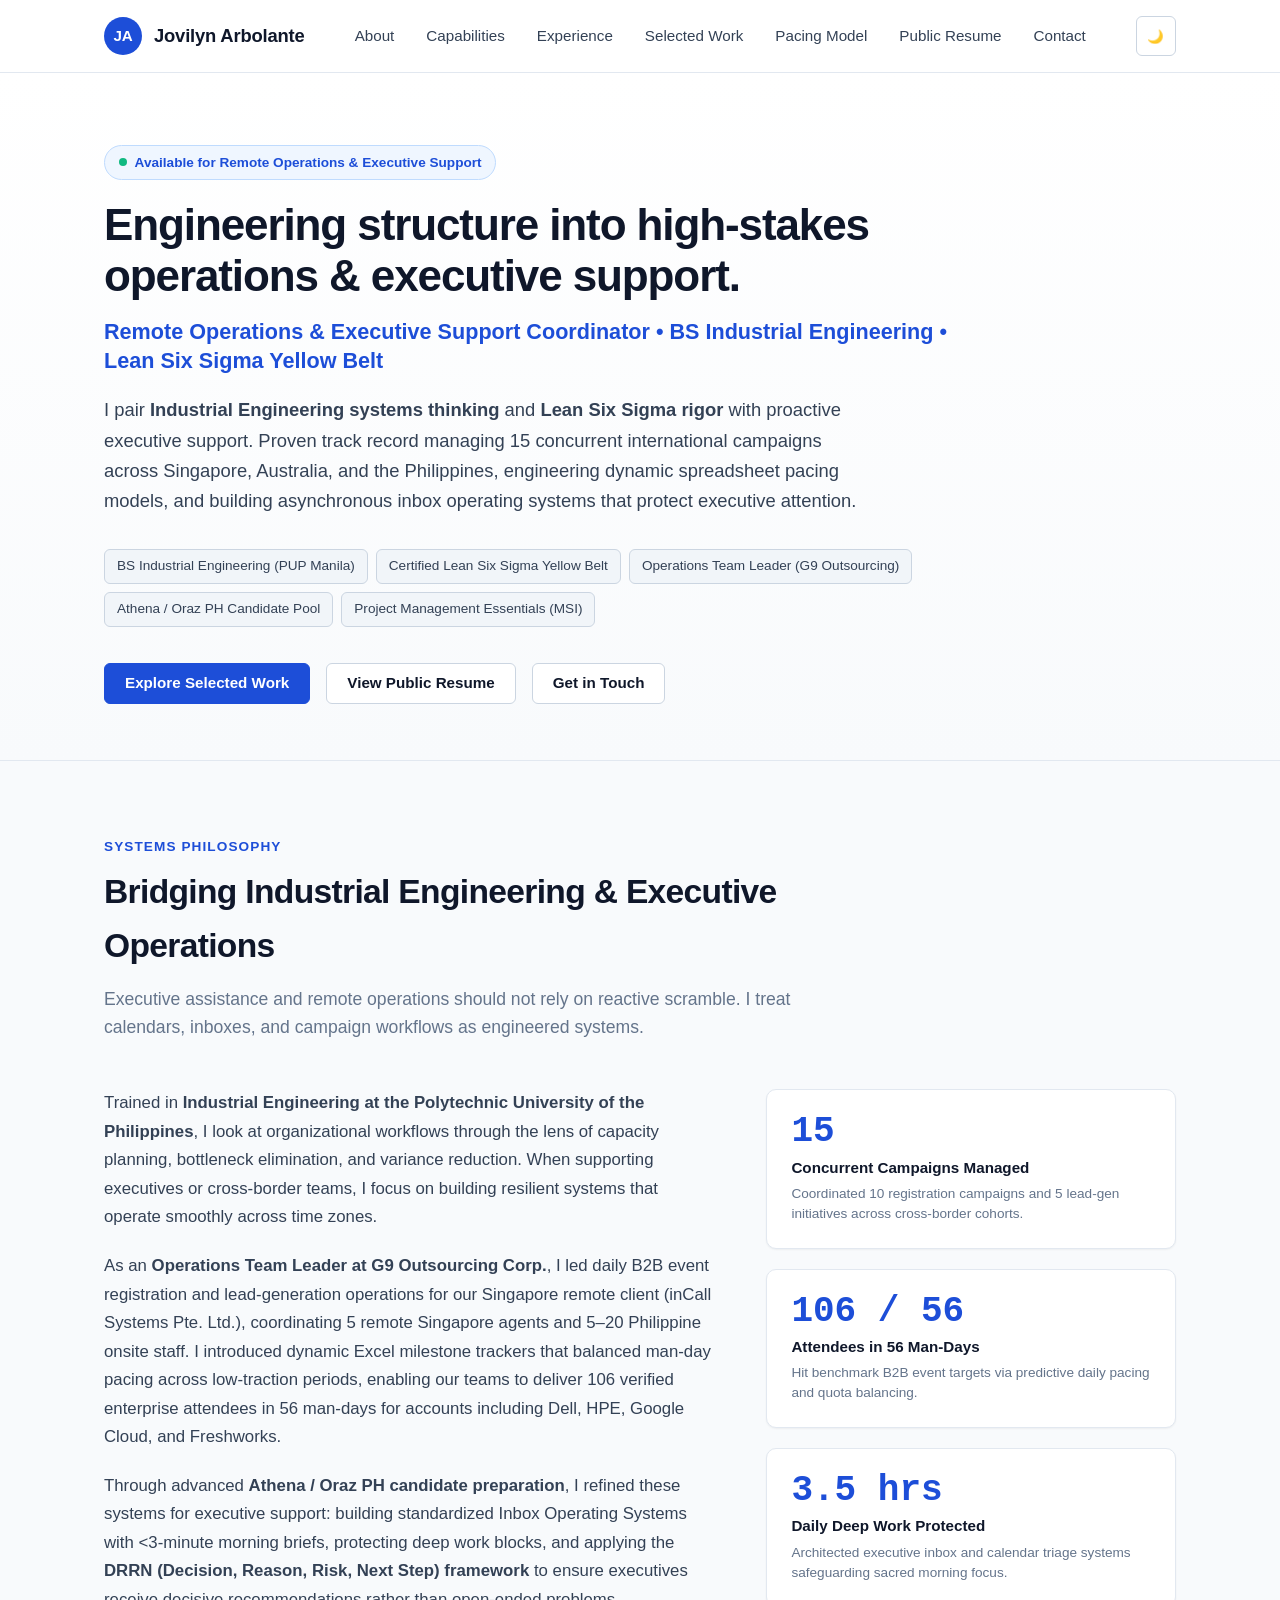
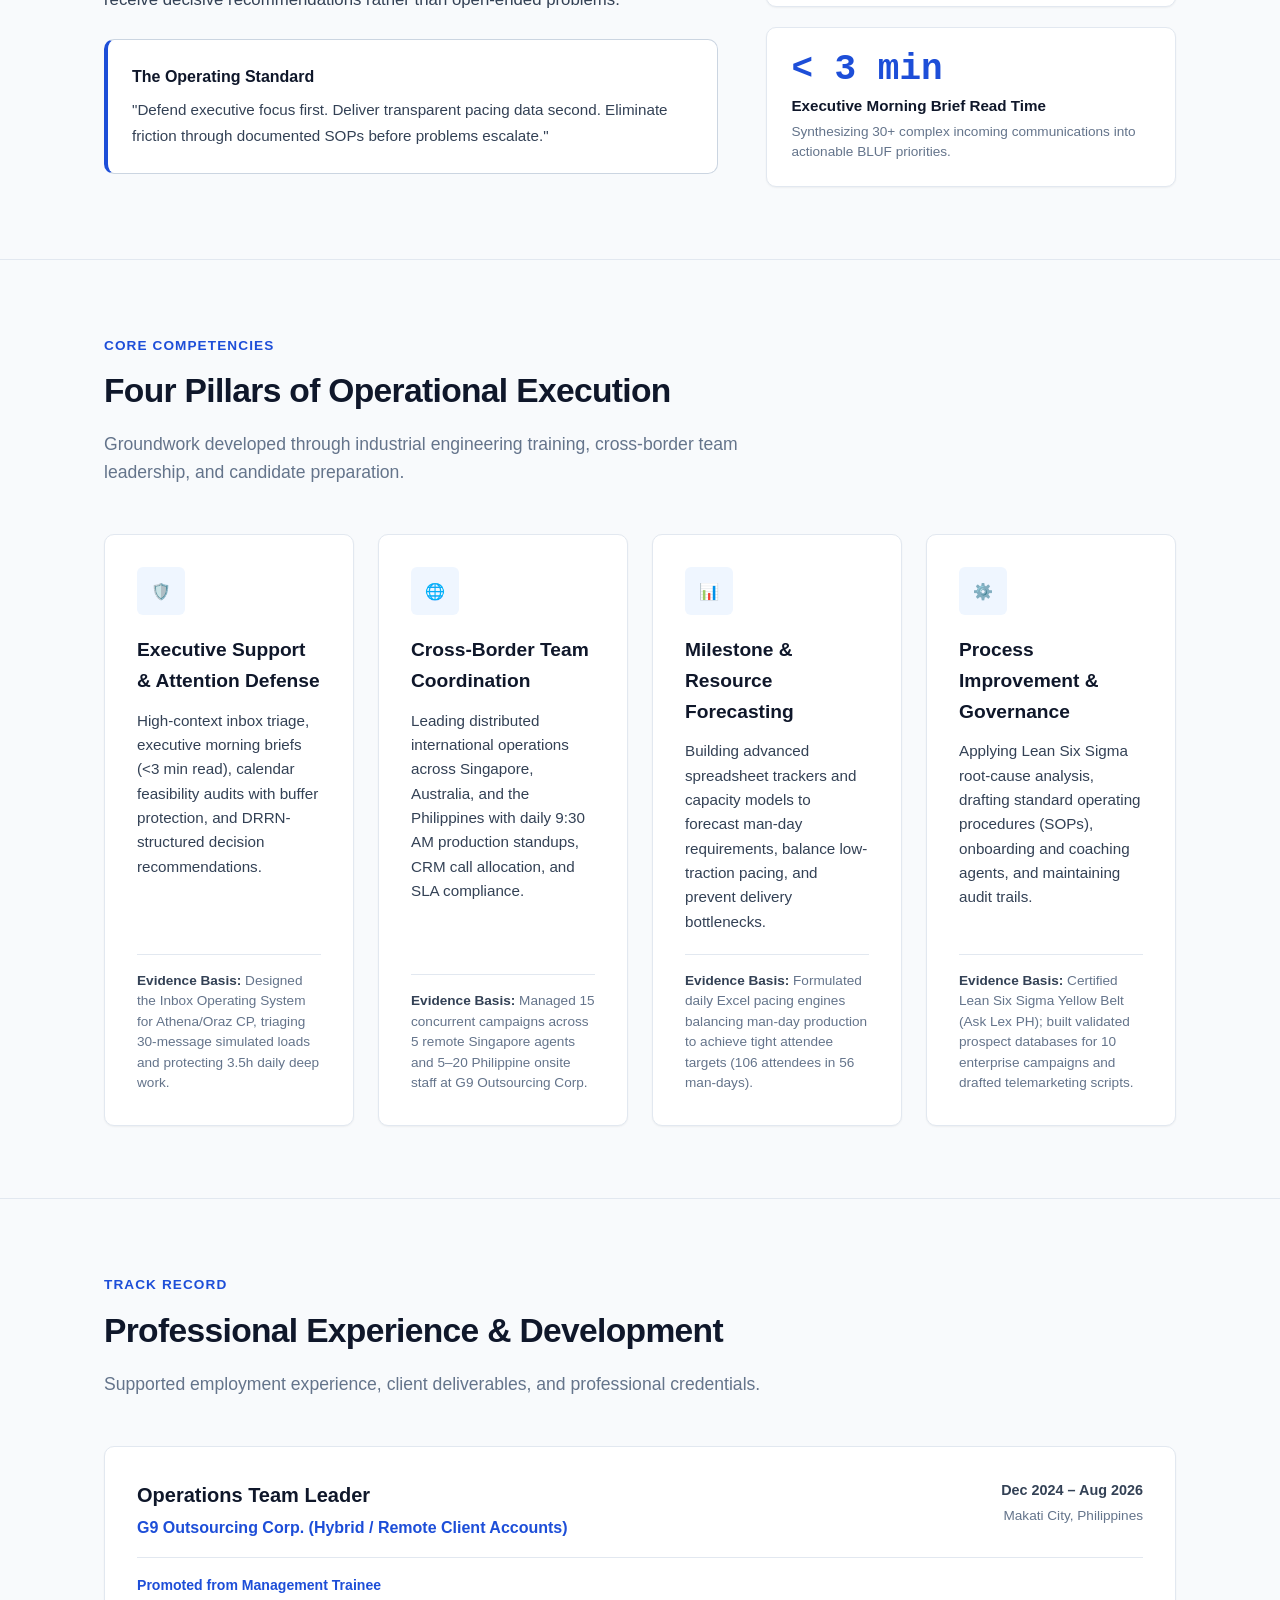
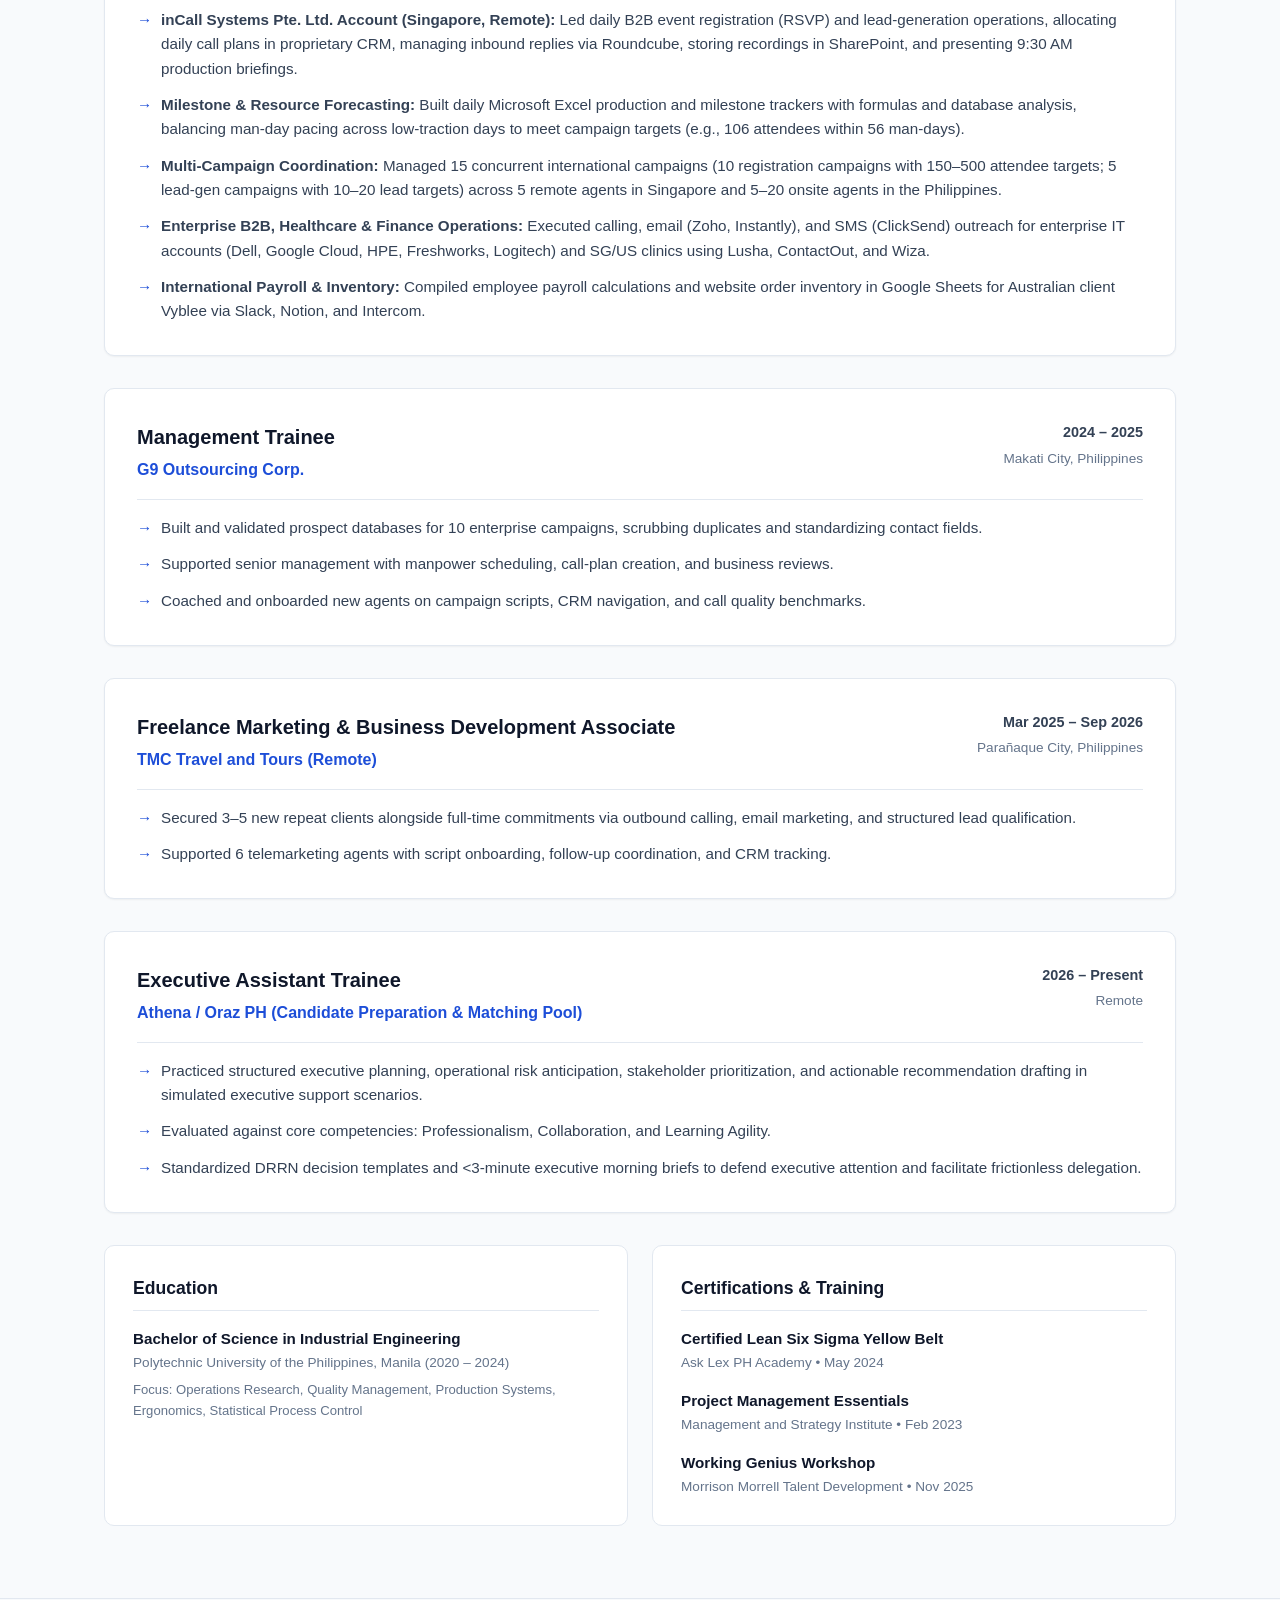
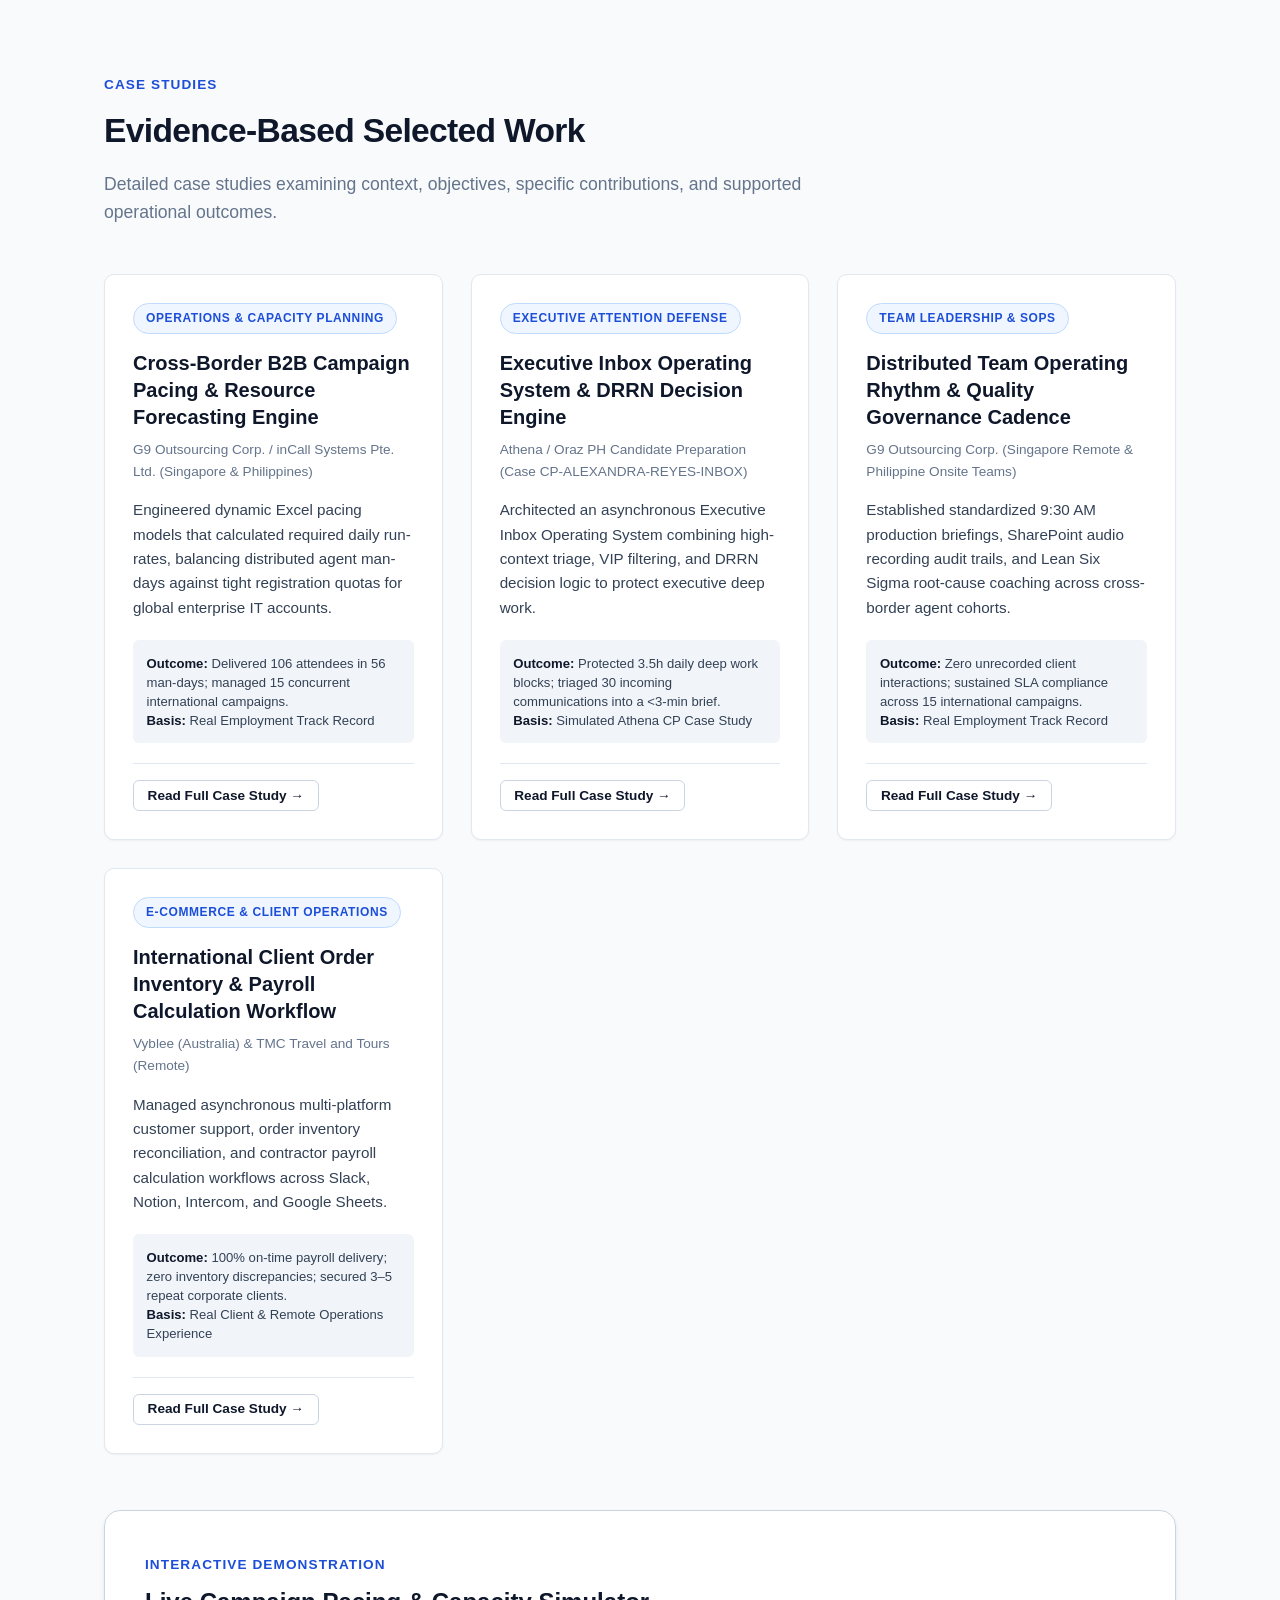
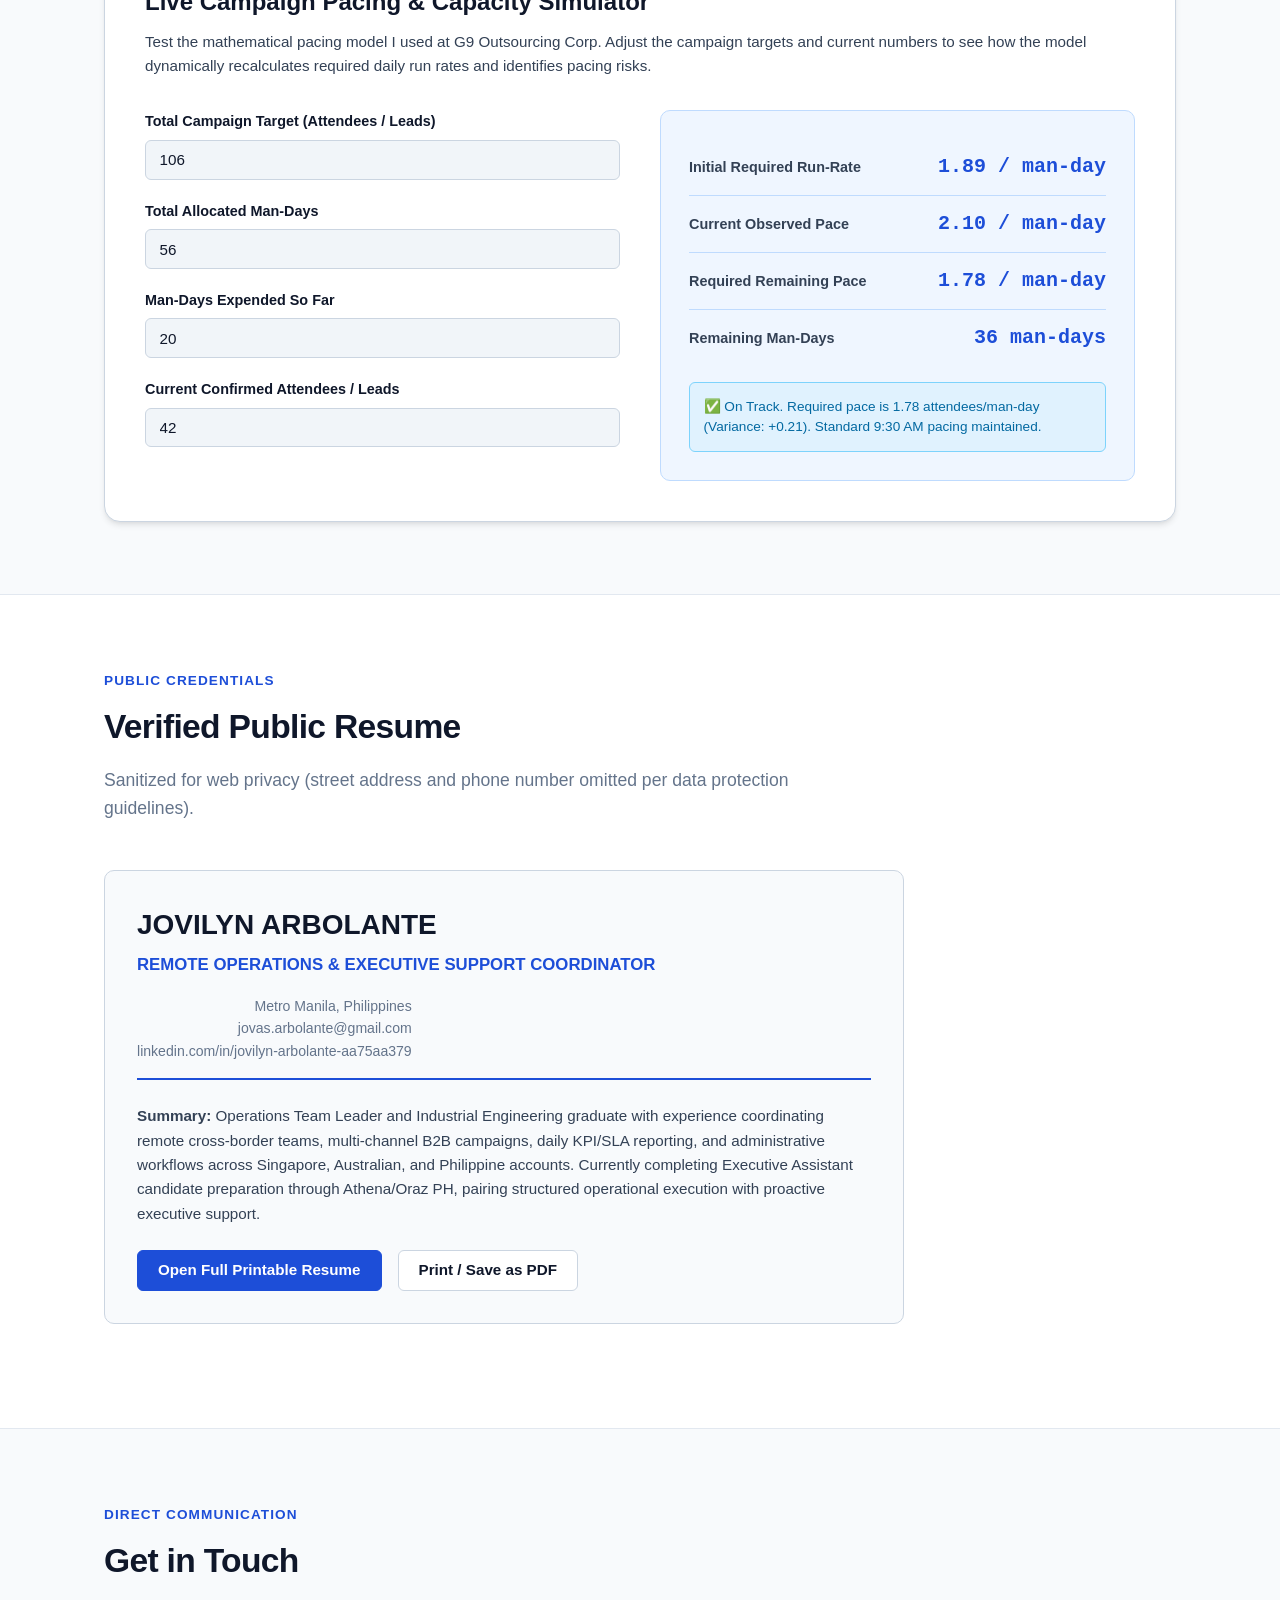
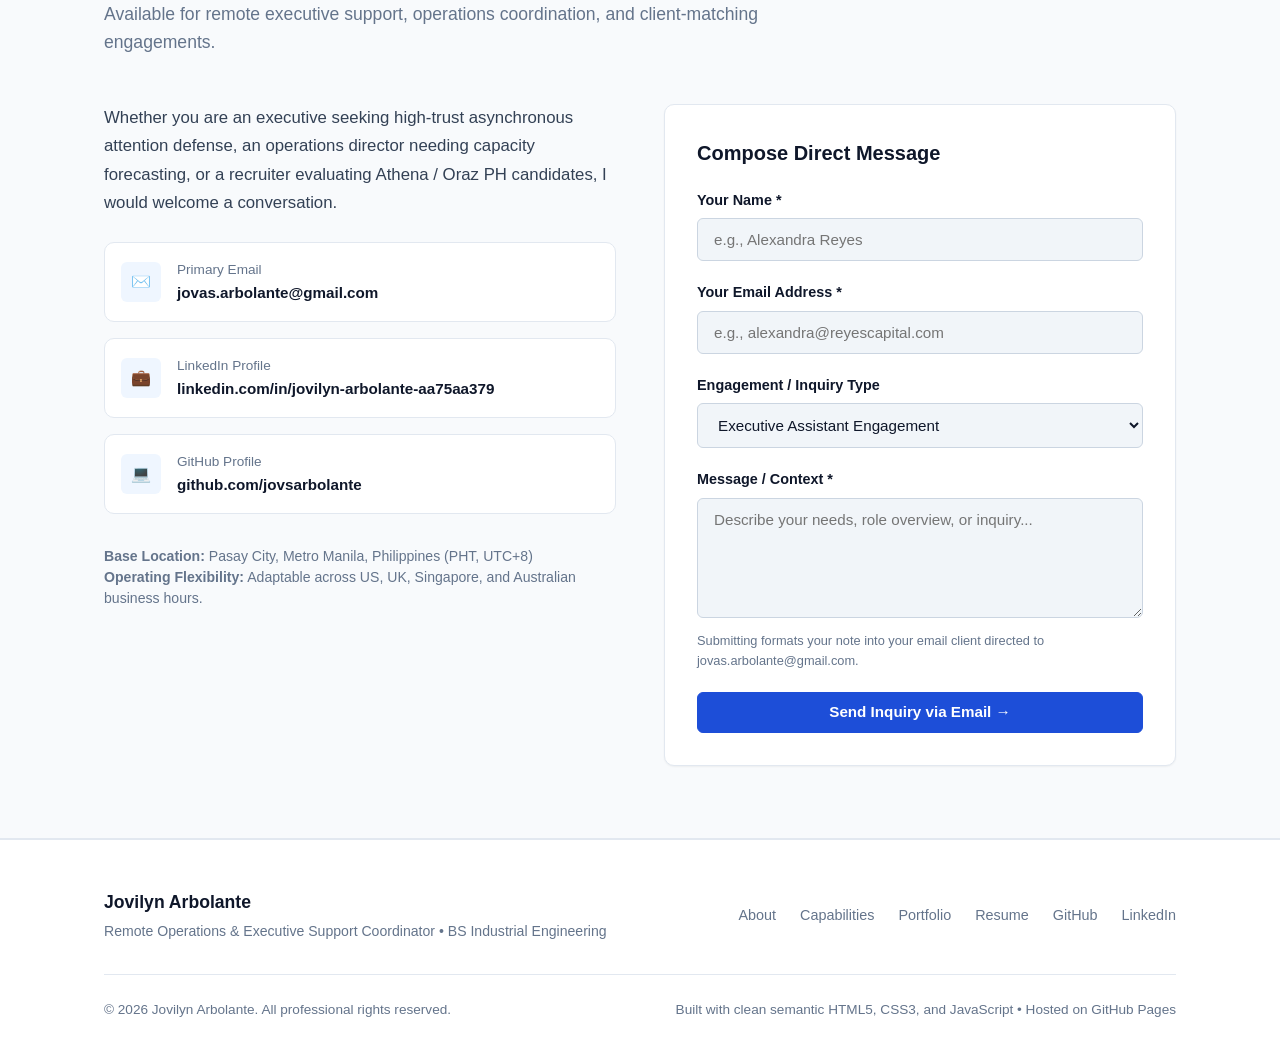
==== index.html @ 70aeb252 "feat: release initial evidence-based portfolio, public resume, and github profile materials" ====
<!DOCTYPE html>
<html lang="en">
<head>
  <meta charset="UTF-8">
  <meta name="viewport" content="width=device-width, initial-scale=1.0">
  <title>Jovilyn Arbolante — Remote Operations & Executive Support Coordinator</title>
  <meta name="description" content="Portfolio of Jovilyn Arbolante: BS Industrial Engineering graduate and Lean Six Sigma Yellow Belt pairing systems thinking with executive attention defense and cross-border operations leadership.">
  <meta name="keywords" content="Jovilyn Arbolante, Executive Assistant, Operations Coordinator, Industrial Engineering, Lean Six Sigma, Remote Operations, Athena EA, Oraz PH, G9 Outsourcing">
  <meta name="author" content="Jovilyn Arbolante">

  <!-- Open Graph / Social Sharing -->
  <meta property="og:title" content="Jovilyn Arbolante — Remote Operations & Executive Support Coordinator">
  <meta property="og:description" content="BS Industrial Engineering graduate and Lean Six Sigma Yellow Belt pairing systems thinking with executive support, campaign pacing, and cross-border operations leadership.">
  <meta property="og:type" content="website">
  <meta property="og:url" content="https://jovsarbolante.github.io/">

  <!-- Stylesheet -->
  <link rel="stylesheet" href="css/style.css">

  <!-- JSON-LD Structured Metadata -->
  <script type="application/ld+json">
  {
    "@context": "https://schema.org",
    "@type": "Person",
    "name": "Jovilyn Arbolante",
    "alternateName": "Jovi",
    "jobTitle": "Remote Operations & Executive Support Coordinator",
    "url": "https://jovsarbolante.github.io/",
    "sameAs": [
      "https://www.linkedin.com/in/jovilyn-arbolante-aa75aa379/",
      "https://github.com/jovsarbolante"
    ],
    "email": "jovas.arbolante@gmail.com",
    "alumniOf": {
      "@type": "CollegeOrUniversity",
      "name": "Polytechnic University of the Philippines"
    },
    "knowsAbout": [
      "Industrial Engineering",
      "Lean Six Sigma Yellow Belt",
      "Executive Support",
      "Operations Management",
      "Capacity Planning",
      "Inbox Triage",
      "Cross-Border Remote Operations"
    ]
  }
  </script>
</head>
<body>

  <!-- Accessible Skip Navigation -->
  <a href="#main-content" class="skip-link">Skip to main content</a>

  <!-- Header -->
  <header class="site-header">
    <div class="container nav-wrapper">
      <a href="#home" class="brand-link" aria-label="Jovilyn Arbolante Home">
        <div class="brand-avatar" aria-hidden="true">JA</div>
        <span>Jovilyn Arbolante</span>
      </a>

      <nav aria-label="Primary Navigation">
        <ul class="nav-menu" id="nav-menu">
          <li><a href="#about" class="nav-link">About</a></li>
          <li><a href="#capabilities" class="nav-link">Capabilities</a></li>
          <li><a href="#experience" class="nav-link">Experience</a></li>
          <li><a href="#portfolio" class="nav-link">Selected Work</a></li>
          <li><a href="#interactive-demo" class="nav-link">Pacing Model</a></li>
          <li><a href="resume.html" class="nav-link">Public Resume</a></li>
          <li><a href="#contact" class="nav-link">Contact</a></li>
        </ul>
      </nav>

      <div class="nav-actions">
        <button id="theme-toggle" class="theme-toggle-btn" aria-label="Switch theme">
          <span class="theme-icon" aria-hidden="true">🌙</span>
        </button>
        <button id="mobile-nav-toggle" class="mobile-nav-toggle" aria-expanded="false" aria-controls="nav-menu" aria-label="Toggle navigation menu">
          <span aria-hidden="true">☰</span>
        </button>
      </div>
    </div>
  </header>

  <main id="main-content">

    <!-- Hero Section -->
    <section id="home" class="hero-section" aria-labelledby="hero-heading">
      <div class="container">
        <div class="hero-content">
          <div class="status-badge">
            <span class="status-dot" aria-hidden="true"></span>
            <span>Available for Remote Operations & Executive Support</span>
          </div>
          <h1 id="hero-heading" class="hero-title">
            Engineering structure into high-stakes operations & executive support.
          </h1>
          <p class="hero-subtitle">
            Remote Operations & Executive Support Coordinator • BS Industrial Engineering • Lean Six Sigma Yellow Belt
          </p>
          <p class="hero-description">
            I pair <strong>Industrial Engineering systems thinking</strong> and <strong>Lean Six Sigma rigor</strong> with proactive executive support. Proven track record managing 15 concurrent international campaigns across Singapore, Australia, and the Philippines, engineering dynamic spreadsheet pacing models, and building asynchronous inbox operating systems that protect executive attention.
          </p>

          <div class="credential-tags" aria-label="Professional Credentials">
            <span class="tag">BS Industrial Engineering (PUP Manila)</span>
            <span class="tag">Certified Lean Six Sigma Yellow Belt</span>
            <span class="tag">Operations Team Leader (G9 Outsourcing)</span>
            <span class="tag">Athena / Oraz PH Candidate Pool</span>
            <span class="tag">Project Management Essentials (MSI)</span>
          </div>

          <div class="hero-actions">
            <a href="#portfolio" class="btn btn-primary">Explore Selected Work</a>
            <a href="resume.html" class="btn btn-secondary">View Public Resume</a>
            <a href="#contact" class="btn btn-secondary">Get in Touch</a>
          </div>
        </div>
      </div>
    </section>

    <!-- About Section -->
    <section id="about" class="section" aria-labelledby="about-heading">
      <div class="container">
        <div class="section-header">
          <span class="section-tag">Systems Philosophy</span>
          <h2 id="about-heading" class="section-title">Bridging Industrial Engineering & Executive Operations</h2>
          <p class="section-subtitle">
            Executive assistance and remote operations should not rely on reactive scramble. I treat calendars, inboxes, and campaign workflows as engineered systems.
          </p>
        </div>

        <div class="about-grid">
          <div class="about-text">
            <p>
              Trained in <strong>Industrial Engineering at the Polytechnic University of the Philippines</strong>, I look at organizational workflows through the lens of capacity planning, bottleneck elimination, and variance reduction. When supporting executives or cross-border teams, I focus on building resilient systems that operate smoothly across time zones.
            </p>
            <p>
              As an <strong>Operations Team Leader at G9 Outsourcing Corp.</strong>, I led daily B2B event registration and lead-generation operations for our Singapore remote client (inCall Systems Pte. Ltd.), coordinating 5 remote Singapore agents and 5–20 Philippine onsite staff. I introduced dynamic Excel milestone trackers that balanced man-day pacing across low-traction periods, enabling our teams to deliver 106 verified enterprise attendees in 56 man-days for accounts including Dell, HPE, Google Cloud, and Freshworks.
            </p>
            <p>
              Through advanced <strong>Athena / Oraz PH candidate preparation</strong>, I refined these systems for executive support: building standardized Inbox Operating Systems with &lt;3-minute morning briefs, protecting deep work blocks, and applying the <strong>DRRN (Decision, Reason, Risk, Next Step) framework</strong> to ensure executives receive decisive recommendations rather than open-ended problems.
            </p>

            <div class="about-highlight-box">
              <h4>The Operating Standard</h4>
              <p>
                "Defend executive focus first. Deliver transparent pacing data second. Eliminate friction through documented SOPs before problems escalate."
              </p>
            </div>
          </div>

          <div class="metrics-sidebar" aria-label="Operational Metrics Highlights">
            <div class="metric-card">
              <div class="metric-number">15</div>
              <div class="metric-label">Concurrent Campaigns Managed</div>
              <div class="metric-desc">Coordinated 10 registration campaigns and 5 lead-gen initiatives across cross-border cohorts.</div>
            </div>
            <div class="metric-card">
              <div class="metric-number">106 / 56</div>
              <div class="metric-label">Attendees in 56 Man-Days</div>
              <div class="metric-desc">Hit benchmark B2B event targets via predictive daily pacing and quota balancing.</div>
            </div>
            <div class="metric-card">
              <div class="metric-number">3.5 hrs</div>
              <div class="metric-label">Daily Deep Work Protected</div>
              <div class="metric-desc">Architected executive inbox and calendar triage systems safeguarding sacred morning focus.</div>
            </div>
            <div class="metric-card">
              <div class="metric-number">&lt; 3 min</div>
              <div class="metric-label">Executive Morning Brief Read Time</div>
              <div class="metric-desc">Synthesizing 30+ complex incoming communications into actionable BLUF priorities.</div>
            </div>
          </div>
        </div>
      </div>
    </section>

    <!-- Capabilities Section -->
    <section id="capabilities" class="section" aria-labelledby="capabilities-heading">
      <div class="container">
        <div class="section-header">
          <span class="section-tag">Core Competencies</span>
          <h2 id="capabilities-heading" class="section-title">Four Pillars of Operational Execution</h2>
          <p class="section-subtitle">
            Groundwork developed through industrial engineering training, cross-border team leadership, and candidate preparation.
          </p>
        </div>

        <div class="capabilities-grid">
          <!-- Card 1 -->
          <article class="capability-card">
            <div class="capability-icon-wrap" aria-hidden="true">🛡️</div>
            <h3 class="capability-title">Executive Support & Attention Defense</h3>
            <p class="capability-summary">
              High-context inbox triage, executive morning briefs (&lt;3 min read), calendar feasibility audits with buffer protection, and DRRN-structured decision recommendations.
            </p>
            <div class="capability-evidence">
              <strong>Evidence Basis:</strong> Designed the Inbox Operating System for Athena/Oraz CP, triaging 30-message simulated loads and protecting 3.5h daily deep work.
            </div>
          </article>

          <!-- Card 2 -->
          <article class="capability-card">
            <div class="capability-icon-wrap" aria-hidden="true">🌐</div>
            <h3 class="capability-title">Cross-Border Team Coordination</h3>
            <p class="capability-summary">
              Leading distributed international operations across Singapore, Australia, and the Philippines with daily 9:30 AM production standups, CRM call allocation, and SLA compliance.
            </p>
            <div class="capability-evidence">
              <strong>Evidence Basis:</strong> Managed 15 concurrent campaigns across 5 remote Singapore agents and 5–20 Philippine onsite staff at G9 Outsourcing Corp.
            </div>
          </article>

          <!-- Card 3 -->
          <article class="capability-card">
            <div class="capability-icon-wrap" aria-hidden="true">📊</div>
            <h3 class="capability-title">Milestone & Resource Forecasting</h3>
            <p class="capability-summary">
              Building advanced spreadsheet trackers and capacity models to forecast man-day requirements, balance low-traction pacing, and prevent delivery bottlenecks.
            </p>
            <div class="capability-evidence">
              <strong>Evidence Basis:</strong> Formulated daily Excel pacing engines balancing man-day production to achieve tight attendee targets (106 attendees in 56 man-days).
            </div>
          </article>

          <!-- Card 4 -->
          <article class="capability-card">
            <div class="capability-icon-wrap" aria-hidden="true">⚙️</div>
            <h3 class="capability-title">Process Improvement & Governance</h3>
            <p class="capability-summary">
              Applying Lean Six Sigma root-cause analysis, drafting standard operating procedures (SOPs), onboarding and coaching agents, and maintaining audit trails.
            </p>
            <div class="capability-evidence">
              <strong>Evidence Basis:</strong> Certified Lean Six Sigma Yellow Belt (Ask Lex PH); built validated prospect databases for 10 enterprise campaigns and drafted telemarketing scripts.
            </div>
          </article>
        </div>
      </div>
    </section>

    <!-- Experience Section -->
    <section id="experience" class="section" aria-labelledby="experience-heading">
      <div class="container">
        <div class="section-header">
          <span class="section-tag">Track Record</span>
          <h2 id="experience-heading" class="section-title">Professional Experience & Development</h2>
          <p class="section-subtitle">
            Supported employment experience, client deliverables, and professional credentials.
          </p>
        </div>

        <div class="timeline">
          <!-- Item 1 -->
          <article class="timeline-item">
            <div class="timeline-header">
              <div class="timeline-role-group">
                <h3>Operations Team Leader</h3>
                <div class="timeline-company">G9 Outsourcing Corp. (Hybrid / Remote Client Accounts)</div>
              </div>
              <div class="timeline-meta">
                <span class="timeline-period">Dec 2024 – Aug 2026</span>
                <span class="timeline-location">Makati City, Philippines</span>
              </div>
            </div>
            <p style="font-size: 0.88rem; color: var(--brand-primary); font-weight: 600; margin-bottom: 0.75rem;">
              Promoted from Management Trainee
            </p>
            <ul class="timeline-list">
              <li><strong>inCall Systems Pte. Ltd. Account (Singapore, Remote):</strong> Led daily B2B event registration (RSVP) and lead-generation operations, allocating daily call plans in proprietary CRM, managing inbound replies via Roundcube, storing recordings in SharePoint, and presenting 9:30 AM production briefings.</li>
              <li><strong>Milestone & Resource Forecasting:</strong> Built daily Microsoft Excel production and milestone trackers with formulas and database analysis, balancing man-day pacing across low-traction days to meet campaign targets (e.g., 106 attendees within 56 man-days).</li>
              <li><strong>Multi-Campaign Coordination:</strong> Managed 15 concurrent international campaigns (10 registration campaigns with 150–500 attendee targets; 5 lead-gen campaigns with 10–20 lead targets) across 5 remote agents in Singapore and 5–20 onsite agents in the Philippines.</li>
              <li><strong>Enterprise B2B, Healthcare & Finance Operations:</strong> Executed calling, email (Zoho, Instantly), and SMS (ClickSend) outreach for enterprise IT accounts (Dell, Google Cloud, HPE, Freshworks, Logitech) and SG/US clinics using Lusha, ContactOut, and Wiza.</li>
              <li><strong>International Payroll & Inventory:</strong> Compiled employee payroll calculations and website order inventory in Google Sheets for Australian client Vyblee via Slack, Notion, and Intercom.</li>
            </ul>
          </article>

          <!-- Item 2 -->
          <article class="timeline-item">
            <div class="timeline-header">
              <div class="timeline-role-group">
                <h3>Management Trainee</h3>
                <div class="timeline-company">G9 Outsourcing Corp.</div>
              </div>
              <div class="timeline-meta">
                <span class="timeline-period">2024 – 2025</span>
                <span class="timeline-location">Makati City, Philippines</span>
              </div>
            </div>
            <ul class="timeline-list">
              <li>Built and validated prospect databases for 10 enterprise campaigns, scrubbing duplicates and standardizing contact fields.</li>
              <li>Supported senior management with manpower scheduling, call-plan creation, and business reviews.</li>
              <li>Coached and onboarded new agents on campaign scripts, CRM navigation, and call quality benchmarks.</li>
            </ul>
          </article>

          <!-- Item 3 -->
          <article class="timeline-item">
            <div class="timeline-header">
              <div class="timeline-role-group">
                <h3>Freelance Marketing & Business Development Associate</h3>
                <div class="timeline-company">TMC Travel and Tours (Remote)</div>
              </div>
              <div class="timeline-meta">
                <span class="timeline-period">Mar 2025 – Sep 2026</span>
                <span class="timeline-location">Parañaque City, Philippines</span>
              </div>
            </div>
            <ul class="timeline-list">
              <li>Secured 3–5 new repeat clients alongside full-time commitments via outbound calling, email marketing, and structured lead qualification.</li>
              <li>Supported 6 telemarketing agents with script onboarding, follow-up coordination, and CRM tracking.</li>
            </ul>
          </article>

          <!-- Item 4 -->
          <article class="timeline-item">
            <div class="timeline-header">
              <div class="timeline-role-group">
                <h3>Executive Assistant Trainee</h3>
                <div class="timeline-company">Athena / Oraz PH (Candidate Preparation & Matching Pool)</div>
              </div>
              <div class="timeline-meta">
                <span class="timeline-period">2026 – Present</span>
                <span class="timeline-location">Remote</span>
              </div>
            </div>
            <ul class="timeline-list">
              <li>Practiced structured executive planning, operational risk anticipation, stakeholder prioritization, and actionable recommendation drafting in simulated executive support scenarios.</li>
              <li>Evaluated against core competencies: Professionalism, Collaboration, and Learning Agility.</li>
              <li>Standardized DRRN decision templates and <3-minute executive morning briefs to defend executive attention and facilitate frictionless delegation.</li>
            </ul>
          </article>
        </div>

        <!-- Credentials Row -->
        <div class="credentials-row">
          <div class="credentials-card">
            <h4>Education</h4>
            <div class="credential-item">
              <div class="credential-name">Bachelor of Science in Industrial Engineering</div>
              <div class="credential-sub">Polytechnic University of the Philippines, Manila (2020 – 2024)</div>
              <div style="font-size: 0.82rem; color: var(--text-muted); margin-top: 0.35rem;">
                Focus: Operations Research, Quality Management, Production Systems, Ergonomics, Statistical Process Control
              </div>
            </div>
          </div>

          <div class="credentials-card">
            <h4>Certifications & Training</h4>
            <div class="credential-item">
              <div class="credential-name">Certified Lean Six Sigma Yellow Belt</div>
              <div class="credential-sub">Ask Lex PH Academy • May 2024</div>
            </div>
            <div class="credential-item">
              <div class="credential-name">Project Management Essentials</div>
              <div class="credential-sub">Management and Strategy Institute • Feb 2023</div>
            </div>
            <div class="credential-item">
              <div class="credential-name">Working Genius Workshop</div>
              <div class="credential-sub">Morrison Morrell Talent Development • Nov 2025</div>
            </div>
          </div>
        </div>
      </div>
    </section>

    <!-- Selected Work / Portfolio Section -->
    <section id="portfolio" class="section" aria-labelledby="portfolio-heading">
      <div class="container">
        <div class="section-header">
          <span class="section-tag">Case Studies</span>
          <h2 id="portfolio-heading" class="section-title">Evidence-Based Selected Work</h2>
          <p class="section-subtitle">
            Detailed case studies examining context, objectives, specific contributions, and supported operational outcomes.
          </p>
        </div>

        <div class="portfolio-grid">
          <!-- Case 1 -->
          <article class="portfolio-card">
            <span class="portfolio-badge">Operations & Capacity Planning</span>
            <h3 class="portfolio-title">Cross-Border B2B Campaign Pacing & Resource Forecasting Engine</h3>
            <div class="portfolio-context">G9 Outsourcing Corp. / inCall Systems Pte. Ltd. (Singapore & Philippines)</div>
            <p class="portfolio-summary">
              Engineered dynamic Excel pacing models that calculated required daily run-rates, balancing distributed agent man-days against tight registration quotas for global enterprise IT accounts.
            </p>
            <div class="portfolio-meta-box">
              <div class="portfolio-meta-item"><strong>Outcome:</strong> Delivered 106 attendees in 56 man-days; managed 15 concurrent international campaigns.</div>
              <div class="portfolio-meta-item"><strong>Basis:</strong> Real Employment Track Record</div>
            </div>
            <div class="portfolio-footer">
              <button class="btn btn-secondary btn-sm open-case-btn" data-case-id="case-01-cross-border-pacing" aria-haspopup="dialog">
                Read Full Case Study →
              </button>
            </div>
          </article>

          <!-- Case 2 -->
          <article class="portfolio-card">
            <span class="portfolio-badge">Executive Attention Defense</span>
            <h3 class="portfolio-title">Executive Inbox Operating System & DRRN Decision Engine</h3>
            <div class="portfolio-context">Athena / Oraz PH Candidate Preparation (Case CP-ALEXANDRA-REYES-INBOX)</div>
            <p class="portfolio-summary">
              Architected an asynchronous Executive Inbox Operating System combining high-context triage, VIP filtering, and DRRN decision logic to protect executive deep work.
            </p>
            <div class="portfolio-meta-box">
              <div class="portfolio-meta-item"><strong>Outcome:</strong> Protected 3.5h daily deep work blocks; triaged 30 incoming communications into a &lt;3-min brief.</div>
              <div class="portfolio-meta-item"><strong>Basis:</strong> Simulated Athena CP Case Study</div>
            </div>
            <div class="portfolio-footer">
              <button class="btn btn-secondary btn-sm open-case-btn" data-case-id="case-02-inbox-operating-system" aria-haspopup="dialog">
                Read Full Case Study →
              </button>
            </div>
          </article>

          <!-- Case 3 -->
          <article class="portfolio-card">
            <span class="portfolio-badge">Team Leadership & SOPs</span>
            <h3 class="portfolio-title">Distributed Team Operating Rhythm & Quality Governance Cadence</h3>
            <div class="portfolio-context">G9 Outsourcing Corp. (Singapore Remote & Philippine Onsite Teams)</div>
            <p class="portfolio-summary">
              Established standardized 9:30 AM production briefings, SharePoint audio recording audit trails, and Lean Six Sigma root-cause coaching across cross-border agent cohorts.
            </p>
            <div class="portfolio-meta-box">
              <div class="portfolio-meta-item"><strong>Outcome:</strong> Zero unrecorded client interactions; sustained SLA compliance across 15 international campaigns.</div>
              <div class="portfolio-meta-item"><strong>Basis:</strong> Real Employment Track Record</div>
            </div>
            <div class="portfolio-footer">
              <button class="btn btn-secondary btn-sm open-case-btn" data-case-id="case-03-distributed-team-briefings" aria-haspopup="dialog">
                Read Full Case Study →
              </button>
            </div>
          </article>

          <!-- Case 4 -->
          <article class="portfolio-card">
            <span class="portfolio-badge">E-Commerce & Client Operations</span>
            <h3 class="portfolio-title">International Client Order Inventory & Payroll Calculation Workflow</h3>
            <div class="portfolio-context">Vyblee (Australia) & TMC Travel and Tours (Remote)</div>
            <p class="portfolio-summary">
              Managed asynchronous multi-platform customer support, order inventory reconciliation, and contractor payroll calculation workflows across Slack, Notion, Intercom, and Google Sheets.
            </p>
            <div class="portfolio-meta-box">
              <div class="portfolio-meta-item"><strong>Outcome:</strong> 100% on-time payroll delivery; zero inventory discrepancies; secured 3–5 repeat corporate clients.</div>
              <div class="portfolio-meta-item"><strong>Basis:</strong> Real Client & Remote Operations Experience</div>
            </div>
            <div class="portfolio-footer">
              <button class="btn btn-secondary btn-sm open-case-btn" data-case-id="case-04-international-ops-payroll" aria-haspopup="dialog">
                Read Full Case Study →
              </button>
            </div>
          </article>
        </div>

        <!-- Interactive Calculator Section -->
        <div id="interactive-demo" class="calculator-section">
          <div class="calculator-header">
            <span class="section-tag">Interactive Demonstration</span>
            <h3>Live Campaign Pacing & Capacity Simulator</h3>
            <p>
              Test the mathematical pacing model I used at G9 Outsourcing Corp. Adjust the campaign targets and current numbers to see how the model dynamically recalculates required daily run rates and identifies pacing risks.
            </p>
          </div>

          <div class="calculator-grid">
            <div class="calc-inputs">
              <div class="calc-field">
                <label for="calc-target">Total Campaign Target (Attendees / Leads)</label>
                <input type="number" id="calc-target" value="106" min="1" step="1">
              </div>
              <div class="calc-field">
                <label for="calc-mandays">Total Allocated Man-Days</label>
                <input type="number" id="calc-mandays" value="56" min="1" step="1">
              </div>
              <div class="calc-field">
                <label for="calc-elapsed">Man-Days Expended So Far</label>
                <input type="number" id="calc-elapsed" value="20" min="0" step="1">
              </div>
              <div class="calc-field">
                <label for="calc-current">Current Confirmed Attendees / Leads</label>
                <input type="number" id="calc-current" value="42" min="0" step="1">
              </div>
            </div>

            <div class="calc-results-card">
              <div>
                <div class="calc-metric-row">
                  <span class="calc-metric-label">Initial Required Run-Rate</span>
                  <span class="calc-metric-val" id="metric-req-pace">1.89 / man-day</span>
                </div>
                <div class="calc-metric-row">
                  <span class="calc-metric-label">Current Observed Pace</span>
                  <span class="calc-metric-val" id="metric-current-pace">2.10 / man-day</span>
                </div>
                <div class="calc-metric-row">
                  <span class="calc-metric-label">Required Remaining Pace</span>
                  <span class="calc-metric-val" id="metric-remaining-pace">1.78 / man-day</span>
                </div>
                <div class="calc-metric-row">
                  <span class="calc-metric-label">Remaining Man-Days</span>
                  <span class="calc-metric-val" id="metric-remaining-days">36 man-days</span>
                </div>
              </div>

              <div id="calc-verdict-box" class="calc-verdict ontrack">
                <!-- Populated dynamically via JS -->
              </div>
            </div>
          </div>
        </div>
      </div>
    </section>

    <!-- Public Resume Preview Section -->
    <section id="public-resume-preview" class="section" style="background: var(--bg-surface);" aria-labelledby="resume-heading">
      <div class="container">
        <div class="section-header">
          <span class="section-tag">Public Credentials</span>
          <h2 id="resume-heading" class="section-title">Verified Public Resume</h2>
          <p class="section-subtitle">
            Sanitized for web privacy (street address and phone number omitted per data protection guidelines).
          </p>
        </div>

        <div style="background: var(--bg-primary); border: 1px solid var(--border-strong); border-radius: var(--radius-md); padding: 2rem; max-width: 800px; margin-bottom: 2rem;">
          <div style="display: flex; justify-content: space-between; align-items: flex-start; flex-wrap: wrap; gap: 1rem; border-bottom: 2px solid var(--brand-primary); padding-bottom: 1rem; margin-bottom: 1.5rem;">
            <div>
              <h3 style="font-size: 1.75rem; font-weight: 800; color: var(--text-primary); margin-bottom: 0.25rem;">JOVILYN ARBOLANTE</h3>
              <div style="font-weight: 600; color: var(--brand-primary); font-size: 1.05rem;">REMOTE OPERATIONS & EXECUTIVE SUPPORT COORDINATOR</div>
            </div>
            <div style="font-size: 0.88rem; color: var(--text-muted); text-align: right;">
              <div>Metro Manila, Philippines</div>
              <div>jovas.arbolante@gmail.com</div>
              <div>linkedin.com/in/jovilyn-arbolante-aa75aa379</div>
            </div>
          </div>

          <div style="font-size: 0.95rem; color: var(--text-secondary); line-height: 1.6; margin-bottom: 1.5rem;">
            <strong>Summary:</strong> Operations Team Leader and Industrial Engineering graduate with experience coordinating remote cross-border teams, multi-channel B2B campaigns, daily KPI/SLA reporting, and administrative workflows across Singapore, Australian, and Philippine accounts. Currently completing Executive Assistant candidate preparation through Athena/Oraz PH, pairing structured operational execution with proactive executive support.
          </div>

          <div style="display: flex; gap: 1rem; flex-wrap: wrap;">
            <a href="resume.html" class="btn btn-primary">Open Full Printable Resume</a>
            <a href="resume.html#print" onclick="window.open('resume.html', '_blank').print(); return false;" class="btn btn-secondary">Print / Save as PDF</a>
          </div>
        </div>
      </div>
    </section>

    <!-- Contact Section -->
    <section id="contact" class="section" aria-labelledby="contact-heading">
      <div class="container">
        <div class="section-header">
          <span class="section-tag">Direct Communication</span>
          <h2 id="contact-heading" class="section-title">Get in Touch</h2>
          <p class="section-subtitle">
            Available for remote executive support, operations coordination, and client-matching engagements.
          </p>
        </div>

        <div class="contact-grid">
          <div class="contact-info">
            <p>
              Whether you are an executive seeking high-trust asynchronous attention defense, an operations director needing capacity forecasting, or a recruiter evaluating Athena / Oraz PH candidates, I would welcome a conversation.
            </p>

            <div class="contact-methods">
              <a href="mailto:jovas.arbolante@gmail.com" class="contact-method-item">
                <div class="contact-method-icon" aria-hidden="true">✉️</div>
                <div class="contact-method-text">
                  <span class="contact-method-title">Primary Email</span>
                  <span class="contact-method-val">jovas.arbolante@gmail.com</span>
                </div>
              </a>

              <a href="https://www.linkedin.com/in/jovilyn-arbolante-aa75aa379/" target="_blank" rel="noopener noreferrer" class="contact-method-item">
                <div class="contact-method-icon" aria-hidden="true">💼</div>
                <div class="contact-method-text">
                  <span class="contact-method-title">LinkedIn Profile</span>
                  <span class="contact-method-val">linkedin.com/in/jovilyn-arbolante-aa75aa379</span>
                </div>
              </a>

              <a href="https://github.com/jovsarbolante" target="_blank" rel="noopener noreferrer" class="contact-method-item">
                <div class="contact-method-icon" aria-hidden="true">💻</div>
                <div class="contact-method-text">
                  <span class="contact-method-title">GitHub Profile</span>
                  <span class="contact-method-val">github.com/jovsarbolante</span>
                </div>
              </a>
            </div>

            <div style="font-size: 0.88rem; color: var(--text-muted); line-height: 1.5;">
              <strong>Base Location:</strong> Pasay City, Metro Manila, Philippines (PHT, UTC+8)<br>
              <strong>Operating Flexibility:</strong> Adaptable across US, UK, Singapore, and Australian business hours.
            </div>
          </div>

          <!-- Interactive Inquiry Composer -->
          <div class="contact-form-wrap">
            <form id="inquiry-form" class="contact-form" novalidate>
              <h3 style="font-size: 1.25rem; font-weight: 700; margin-bottom: 1.25rem; color: var(--text-primary);">
                Compose Direct Message
              </h3>

              <div class="form-group">
                <label for="sender_name">Your Name *</label>
                <input type="text" id="sender_name" name="sender_name" required placeholder="e.g., Alexandra Reyes">
              </div>

              <div class="form-group">
                <label for="sender_email">Your Email Address *</label>
                <input type="email" id="sender_email" name="sender_email" required placeholder="e.g., alexandra@reyescapital.com">
              </div>

              <div class="form-group">
                <label for="engagement_type">Engagement / Inquiry Type</label>
                <select id="engagement_type" name="engagement_type">
                  <option value="Executive Assistant Engagement">Executive Assistant Engagement</option>
                  <option value="Remote Operations Coordination">Remote Operations Coordination</option>
                  <option value="Athena / Oraz Candidate Evaluation">Athena / Oraz Candidate Evaluation</option>
                  <option value="Process Improvement / Consultation">Process Improvement / Consultation</option>
                  <option value="General Professional Inquiry">General Professional Inquiry</option>
                </select>
              </div>

              <div class="form-group">
                <label for="message">Message / Context *</label>
                <textarea id="message" name="message" rows="4" required placeholder="Describe your needs, role overview, or inquiry..."></textarea>
                <div class="form-help">Submitting formats your note into your email client directed to jovas.arbolante@gmail.com.</div>
              </div>

              <button type="submit" class="btn btn-primary" style="width: 100%;">
                Send Inquiry via Email →
              </button>

              <div id="form-status-box" class="form-status" role="alert" aria-live="polite"></div>
            </form>
          </div>
        </div>
      </div>
    </section>

  </main>

  <!-- Modal Dialog for Case Studies -->
  <div id="case-modal" class="modal-backdrop" role="dialog" aria-modal="true" aria-labelledby="modal-title" aria-hidden="true">
    <div class="modal-window">
      <div class="modal-header">
        <div class="modal-header-content">
          <h2 id="modal-title" style="font-size: 1.25rem; font-weight: 750; color: var(--text-primary);">Case Study Detail</h2>
        </div>
        <button id="modal-close-btn" class="modal-close-btn" aria-label="Close case study dialog">✕</button>
      </div>
      <div class="modal-body" id="modal-dynamic-content">
        <!-- Content inserted dynamically by js/app.js -->
      </div>
    </div>
  </div>

  <!-- Footer -->
  <footer class="site-footer">
    <div class="container">
      <div class="footer-grid">
        <div>
          <div class="footer-brand">Jovilyn Arbolante</div>
          <p style="font-size: 0.88rem; color: var(--text-muted); margin-top: 0.25rem;">
            Remote Operations & Executive Support Coordinator • BS Industrial Engineering
          </p>
        </div>
        <ul class="footer-links">
          <li><a href="#about">About</a></li>
          <li><a href="#capabilities">Capabilities</a></li>
          <li><a href="#portfolio">Portfolio</a></li>
          <li><a href="resume.html">Resume</a></li>
          <li><a href="https://github.com/jovsarbolante" target="_blank" rel="noopener noreferrer">GitHub</a></li>
          <li><a href="https://www.linkedin.com/in/jovilyn-arbolante-aa75aa379/" target="_blank" rel="noopener noreferrer">LinkedIn</a></li>
        </ul>
      </div>
      <div class="footer-bottom">
        <span>© 2026 Jovilyn Arbolante. All professional rights reserved.</span>
        <span>Built with clean semantic HTML5, CSS3, and JavaScript • Hosted on GitHub Pages</span>
      </div>
    </div>
  </footer>

  <script src="js/app.js"></script>
</body>
</html>
---- css/style.css ----
/* ==========================================================================
   Jovilyn Arbolante — Portfolio & Systems Design System
   WCAG 2.2 AA Compliant, Responsive, Themeable, Zero External Dependencies
   ========================================================================== */

:root {
  /* Color Palette - Light Theme */
  --bg-primary: #f8fafc;
  --bg-surface: #ffffff;
  --bg-surface-elevated: #f1f5f9;
  --bg-surface-accent: #e2e8f0;
  --text-primary: #0f172a;
  --text-secondary: #334155;
  --text-muted: #64748b;
  --border-subtle: #e2e8f0;
  --border-strong: #cbd5e1;
  
  /* Brand Accents */
  --brand-primary: #1d4ed8;      /* Cobalt Blue */
  --brand-primary-hover: #1e40af;
  --brand-surface: #eff6ff;
  --brand-border: #bfdbfe;
  --accent-teal: #0f766e;
  --accent-amber: #b45309;
  --accent-slate: #475569;
  
  /* Focus & Accessibility */
  --focus-ring: #2563eb;
  --focus-offset: 2px;
  
  /* Typography */
  --font-sans: -apple-system, BlinkMacSystemFont, "Segoe UI", Roboto, Helvetica, Arial, sans-serif;
  --font-mono: ui-monospace, SFMono-Regular, Menlo, Monaco, Consolas, "Liberation Mono", monospace;
  
  /* Layout & Spacing */
  --max-width: 1120px;
  --header-height: 72px;
  --radius-sm: 6px;
  --radius-md: 10px;
  --radius-lg: 16px;
  --shadow-sm: 0 1px 2px 0 rgba(0, 0, 0, 0.05);
  --shadow-md: 0 4px 6px -1px rgba(0, 0, 0, 0.1), 0 2px 4px -2px rgba(0, 0, 0, 0.05);
  --shadow-lg: 0 10px 15px -3px rgba(0, 0, 0, 0.1), 0 4px 6px -4px rgba(0, 0, 0, 0.05);
  --shadow-xl: 0 20px 25px -5px rgba(0, 0, 0, 0.1), 0 8px 10px -6px rgba(0, 0, 0, 0.04);
  
  /* Transitions */
  --transition-fast: 0.15s ease;
  --transition-base: 0.25s ease;
}

[data-theme="dark"] {
  --bg-primary: #0b0f17;
  --bg-surface: #111827;
  --bg-surface-elevated: #1f2937;
  --bg-surface-accent: #374151;
  --text-primary: #f9fafb;
  --text-secondary: #e5e7eb;
  --text-muted: #9ca3af;
  --border-subtle: #1f2937;
  --border-strong: #374151;
  
  --brand-primary: #3b82f6;
  --brand-primary-hover: #60a5fa;
  --brand-surface: #1e293b;
  --brand-border: #1d4ed8;
  --accent-teal: #14b8a6;
  --accent-amber: #f59e0b;
  --accent-slate: #94a3b8;
  
  --focus-ring: #60a5fa;
  --shadow-sm: 0 1px 2px 0 rgba(0, 0, 0, 0.4);
  --shadow-md: 0 4px 6px -1px rgba(0, 0, 0, 0.5);
  --shadow-lg: 0 10px 15px -3px rgba(0, 0, 0, 0.6);
  --shadow-xl: 0 20px 25px -5px rgba(0, 0, 0, 0.7);
}

/* Base Reset & Accessibility */
*, *::before, *::after {
  box-sizing: border-box;
  margin: 0;
  padding: 0;
}

html {
  font-family: var(--font-sans);
  font-size: 16px;
  line-height: 1.6;
  color: var(--text-primary);
  background-color: var(--bg-primary);
  scroll-behavior: smooth;
  -webkit-text-size-adjust: 100%;
}

@media (prefers-reduced-motion: reduce) {
  html {
    scroll-behavior: auto;
  }
  *, *::before, *::after {
    animation-duration: 0.01ms !important;
    animation-iteration-count: 1 !important;
    transition-duration: 0.01ms !important;
    scroll-behavior: auto !important;
  }
}

body {
  min-height: 100vh;
  display: flex;
  flex-direction: column;
  background-color: var(--bg-primary);
  color: var(--text-primary);
}

/* Skip Link */
.skip-link {
  position: absolute;
  top: -100px;
  left: 1rem;
  background: var(--brand-primary);
  color: #ffffff;
  padding: 0.75rem 1.25rem;
  z-index: 1000;
  border-radius: var(--radius-sm);
  font-weight: 600;
  text-decoration: none;
  transition: top var(--transition-fast);
}

.skip-link:focus {
  top: 1rem;
  outline: 3px solid #ffffff;
}

/* Visible Focus Management */
:focus-visible {
  outline: 3px solid var(--focus-ring);
  outline-offset: var(--focus-offset);
}

/* Container */
.container {
  width: 100%;
  max-width: var(--max-width);
  margin-left: auto;
  margin-right: auto;
  padding-left: 1.5rem;
  padding-right: 1.5rem;
}

/* Header & Navigation */
.site-header {
  position: sticky;
  top: 0;
  z-index: 100;
  background: var(--bg-surface);
  border-bottom: 1px solid var(--border-subtle);
  transition: background var(--transition-base), border-color var(--transition-base);
}

.nav-wrapper {
  display: flex;
  align-items: center;
  justify-content: space-between;
  height: var(--header-height);
}

.brand-link {
  display: flex;
  align-items: center;
  gap: 0.75rem;
  text-decoration: none;
  color: var(--text-primary);
  font-weight: 700;
  font-size: 1.15rem;
  letter-spacing: -0.01em;
}

.brand-avatar {
  width: 38px;
  height: 38px;
  border-radius: 50%;
  background: var(--brand-primary);
  color: #ffffff;
  display: flex;
  align-items: center;
  justify-content: center;
  font-weight: 700;
  font-size: 0.95rem;
}

.nav-menu {
  display: flex;
  align-items: center;
  list-style: none;
  gap: 1.5rem;
}

.nav-link {
  text-decoration: none;
  color: var(--text-secondary);
  font-size: 0.95rem;
  font-weight: 500;
  padding: 0.5rem 0.25rem;
  position: relative;
  transition: color var(--transition-fast);
}

.nav-link:hover {
  color: var(--brand-primary);
}

.nav-link.active {
  color: var(--brand-primary);
  font-weight: 600;
}

.nav-actions {
  display: flex;
  align-items: center;
  gap: 0.75rem;
}

/* Buttons */
.btn {
  display: inline-flex;
  align-items: center;
  justify-content: center;
  gap: 0.5rem;
  padding: 0.65rem 1.25rem;
  border-radius: var(--radius-sm);
  font-size: 0.95rem;
  font-weight: 600;
  text-decoration: none;
  cursor: pointer;
  border: 1px solid transparent;
  transition: all var(--transition-fast);
  line-height: 1.2;
}

.btn-primary {
  background: var(--brand-primary);
  color: #ffffff;
  border-color: var(--brand-primary);
}

.btn-primary:hover {
  background: var(--brand-primary-hover);
  border-color: var(--brand-primary-hover);
}

.btn-secondary {
  background: var(--bg-surface);
  color: var(--text-primary);
  border-color: var(--border-strong);
}

.btn-secondary:hover {
  background: var(--bg-surface-elevated);
  border-color: var(--text-secondary);
}

.btn-sm {
  padding: 0.4rem 0.85rem;
  font-size: 0.85rem;
}

.theme-toggle-btn {
  background: transparent;
  border: 1px solid var(--border-strong);
  color: var(--text-secondary);
  padding: 0.5rem;
  border-radius: var(--radius-sm);
  cursor: pointer;
  display: flex;
  align-items: center;
  justify-content: center;
  width: 40px;
  height: 40px;
  transition: all var(--transition-fast);
}

.theme-toggle-btn:hover {
  background: var(--bg-surface-elevated);
  color: var(--text-primary);
}

.mobile-nav-toggle {
  display: none;
  background: transparent;
  border: 1px solid var(--border-strong);
  color: var(--text-primary);
  padding: 0.5rem;
  border-radius: var(--radius-sm);
  cursor: pointer;
  width: 40px;
  height: 40px;
}

/* Hero Section */
.hero-section {
  padding: 4.5rem 0 3.5rem 0;
  background: linear-gradient(180deg, var(--bg-surface) 0%, var(--bg-primary) 100%);
  border-bottom: 1px solid var(--border-subtle);
}

.hero-content {
  max-width: 860px;
}

.status-badge {
  display: inline-flex;
  align-items: center;
  gap: 0.5rem;
  background: var(--brand-surface);
  color: var(--brand-primary);
  border: 1px solid var(--brand-border);
  padding: 0.35rem 0.85rem;
  border-radius: 9999px;
  font-size: 0.85rem;
  font-weight: 600;
  margin-bottom: 1.25rem;
}

.status-dot {
  width: 8px;
  height: 8px;
  border-radius: 50%;
  background: #10b981;
}

.hero-title {
  font-size: 2.75rem;
  line-height: 1.15;
  font-weight: 800;
  letter-spacing: -0.025em;
  color: var(--text-primary);
  margin-bottom: 1rem;
}

.hero-subtitle {
  font-size: 1.35rem;
  font-weight: 600;
  color: var(--brand-primary);
  margin-bottom: 1.25rem;
  line-height: 1.35;
}

.hero-description {
  font-size: 1.15rem;
  color: var(--text-secondary);
  line-height: 1.65;
  margin-bottom: 2rem;
  max-width: 760px;
}

.credential-tags {
  display: flex;
  flex-wrap: wrap;
  gap: 0.5rem;
  margin-bottom: 2.25rem;
}

.tag {
  background: var(--bg-surface-elevated);
  color: var(--text-secondary);
  border: 1px solid var(--border-strong);
  padding: 0.35rem 0.75rem;
  border-radius: var(--radius-sm);
  font-size: 0.85rem;
  font-weight: 500;
}

.hero-actions {
  display: flex;
  flex-wrap: wrap;
  gap: 1rem;
}

/* Sections Common */
.section {
  padding: 4.5rem 0;
  border-bottom: 1px solid var(--border-subtle);
}

.section-header {
  margin-bottom: 3rem;
  max-width: 720px;
}

.section-tag {
  display: inline-block;
  font-size: 0.85rem;
  font-weight: 700;
  text-transform: uppercase;
  letter-spacing: 0.08em;
  color: var(--brand-primary);
  margin-bottom: 0.5rem;
}

.section-title {
  font-size: 2.1rem;
  font-weight: 750;
  letter-spacing: -0.02em;
  color: var(--text-primary);
  margin-bottom: 0.75rem;
}

.section-subtitle {
  font-size: 1.1rem;
  color: var(--text-muted);
  line-height: 1.6;
}

/* About / Philosophy Grid */
.about-grid {
  display: grid;
  grid-template-columns: 1.2fr 0.8fr;
  gap: 3rem;
  align-items: start;
}

.about-text p {
  font-size: 1.05rem;
  color: var(--text-secondary);
  margin-bottom: 1.25rem;
  line-height: 1.7;
}

.about-highlight-box {
  background: var(--bg-surface);
  border: 1px solid var(--border-strong);
  border-left: 4px solid var(--brand-primary);
  padding: 1.5rem;
  border-radius: var(--radius-md);
  margin-top: 1.5rem;
}

.about-highlight-box h4 {
  font-size: 1rem;
  font-weight: 700;
  color: var(--text-primary);
  margin-bottom: 0.5rem;
}

.about-highlight-box p {
  font-size: 0.95rem;
  color: var(--text-secondary);
  margin-bottom: 0;
}

.metrics-sidebar {
  display: flex;
  flex-direction: column;
  gap: 1.25rem;
}

.metric-card {
  background: var(--bg-surface);
  border: 1px solid var(--border-subtle);
  padding: 1.5rem;
  border-radius: var(--radius-md);
  box-shadow: var(--shadow-sm);
}

.metric-number {
  font-size: 2.25rem;
  font-weight: 800;
  color: var(--brand-primary);
  line-height: 1;
  margin-bottom: 0.35rem;
  font-family: var(--font-mono);
}

.metric-label {
  font-size: 0.95rem;
  font-weight: 700;
  color: var(--text-primary);
  margin-bottom: 0.25rem;
}

.metric-desc {
  font-size: 0.85rem;
  color: var(--text-muted);
  line-height: 1.45;
}

/* Capabilities Grid */
.capabilities-grid {
  display: grid;
  grid-template-columns: repeat(auto-fit, minmax(250px, 1fr));
  gap: 1.5rem;
}

.capability-card {
  background: var(--bg-surface);
  border: 1px solid var(--border-subtle);
  padding: 2rem;
  border-radius: var(--radius-md);
  box-shadow: var(--shadow-sm);
  display: flex;
  flex-direction: column;
  transition: transform var(--transition-fast), box-shadow var(--transition-fast), border-color var(--transition-fast);
}

.capability-card:hover {
  transform: translateY(-3px);
  box-shadow: var(--shadow-md);
  border-color: var(--brand-border);
}

.capability-icon-wrap {
  width: 48px;
  height: 48px;
  border-radius: var(--radius-sm);
  background: var(--brand-surface);
  color: var(--brand-primary);
  display: flex;
  align-items: center;
  justify-content: center;
  margin-bottom: 1.25rem;
}

.capability-title {
  font-size: 1.2rem;
  font-weight: 700;
  color: var(--text-primary);
  margin-bottom: 0.75rem;
}

.capability-summary {
  font-size: 0.95rem;
  color: var(--text-secondary);
  line-height: 1.6;
  margin-bottom: 1.25rem;
  flex-grow: 1;
}

.capability-evidence {
  border-top: 1px solid var(--border-subtle);
  padding-top: 1rem;
  font-size: 0.85rem;
  color: var(--text-muted);
  line-height: 1.5;
}

.capability-evidence strong {
  color: var(--text-secondary);
}

/* Experience Timeline */
.timeline {
  display: flex;
  flex-direction: column;
  gap: 2rem;
  position: relative;
}

.timeline-item {
  background: var(--bg-surface);
  border: 1px solid var(--border-subtle);
  border-radius: var(--radius-md);
  padding: 2rem;
  box-shadow: var(--shadow-sm);
}

.timeline-header {
  display: flex;
  flex-wrap: wrap;
  justify-content: space-between;
  align-items: flex-start;
  gap: 0.75rem;
  margin-bottom: 1rem;
  border-bottom: 1px solid var(--border-subtle);
  padding-bottom: 1rem;
}

.timeline-role-group h3 {
  font-size: 1.25rem;
  font-weight: 750;
  color: var(--text-primary);
  margin-bottom: 0.25rem;
}

.timeline-company {
  font-size: 1rem;
  font-weight: 600;
  color: var(--brand-primary);
}

.timeline-meta {
  text-align: right;
}

.timeline-period {
  font-size: 0.9rem;
  font-weight: 600;
  color: var(--text-secondary);
  display: block;
}

.timeline-location {
  font-size: 0.85rem;
  color: var(--text-muted);
}

.timeline-list {
  list-style: none;
  display: flex;
  flex-direction: column;
  gap: 0.75rem;
}

.timeline-list li {
  position: relative;
  padding-left: 1.5rem;
  font-size: 0.95rem;
  color: var(--text-secondary);
  line-height: 1.6;
}

.timeline-list li::before {
  content: "→";
  position: absolute;
  left: 0;
  color: var(--brand-primary);
  font-weight: bold;
}

/* Education & Certs Row */
.credentials-row {
  display: grid;
  grid-template-columns: 1fr 1fr;
  gap: 1.5rem;
  margin-top: 2rem;
}

.credentials-card {
  background: var(--bg-surface);
  border: 1px solid var(--border-subtle);
  padding: 1.75rem;
  border-radius: var(--radius-md);
}

.credentials-card h4 {
  font-size: 1.1rem;
  font-weight: 700;
  color: var(--text-primary);
  margin-bottom: 1rem;
  border-bottom: 1px solid var(--border-subtle);
  padding-bottom: 0.5rem;
}

.credential-item {
  margin-bottom: 1rem;
}

.credential-item:last-child {
  margin-bottom: 0;
}

.credential-name {
  font-weight: 600;
  color: var(--text-primary);
  font-size: 0.95rem;
}

.credential-sub {
  font-size: 0.85rem;
  color: var(--text-muted);
}

/* Portfolio Cases Grid */
.portfolio-grid {
  display: grid;
  grid-template-columns: repeat(auto-fit, minmax(320px, 1fr));
  gap: 1.75rem;
}

.portfolio-card {
  background: var(--bg-surface);
  border: 1px solid var(--border-subtle);
  border-radius: var(--radius-md);
  padding: 1.75rem;
  box-shadow: var(--shadow-sm);
  display: flex;
  flex-direction: column;
  transition: transform var(--transition-fast), box-shadow var(--transition-fast), border-color var(--transition-fast);
}

.portfolio-card:hover {
  transform: translateY(-3px);
  box-shadow: var(--shadow-md);
  border-color: var(--brand-border);
}

.portfolio-badge {
  display: inline-block;
  align-self: flex-start;
  padding: 0.3rem 0.75rem;
  border-radius: 9999px;
  font-size: 0.75rem;
  font-weight: 700;
  text-transform: uppercase;
  letter-spacing: 0.05em;
  background: var(--brand-surface);
  color: var(--brand-primary);
  border: 1px solid var(--brand-border);
  margin-bottom: 1rem;
}

.portfolio-title {
  font-size: 1.25rem;
  font-weight: 750;
  color: var(--text-primary);
  line-height: 1.35;
  margin-bottom: 0.5rem;
}

.portfolio-context {
  font-size: 0.85rem;
  color: var(--text-muted);
  font-weight: 500;
  margin-bottom: 1rem;
}

.portfolio-summary {
  font-size: 0.95rem;
  color: var(--text-secondary);
  line-height: 1.6;
  margin-bottom: 1.25rem;
  flex-grow: 1;
}

.portfolio-meta-box {
  background: var(--bg-surface-elevated);
  padding: 0.85rem;
  border-radius: var(--radius-sm);
  margin-bottom: 1.25rem;
}

.portfolio-meta-item {
  font-size: 0.82rem;
  color: var(--text-secondary);
  line-height: 1.45;
}

.portfolio-meta-item strong {
  color: var(--text-primary);
}

.portfolio-footer {
  display: flex;
  justify-content: space-between;
  align-items: center;
  border-top: 1px solid var(--border-subtle);
  padding-top: 1rem;
}

/* Interactive Calculator Demonstration Box */
.calculator-section {
  margin-top: 3.5rem;
  background: var(--bg-surface);
  border: 1px solid var(--border-strong);
  border-radius: var(--radius-lg);
  padding: 2.5rem;
  box-shadow: var(--shadow-md);
}

.calculator-header {
  margin-bottom: 2rem;
}

.calculator-header h3 {
  font-size: 1.5rem;
  font-weight: 750;
  color: var(--text-primary);
  margin-bottom: 0.5rem;
}

.calculator-header p {
  color: var(--text-secondary);
  font-size: 0.95rem;
}

.calculator-grid {
  display: grid;
  grid-template-columns: 1fr 1fr;
  gap: 2.5rem;
}

.calc-inputs {
  display: flex;
  flex-direction: column;
  gap: 1.25rem;
}

.calc-field label {
  display: block;
  font-size: 0.9rem;
  font-weight: 600;
  color: var(--text-primary);
  margin-bottom: 0.4rem;
}

.calc-field input, .calc-field select {
  width: 100%;
  padding: 0.65rem 0.85rem;
  border: 1px solid var(--border-strong);
  border-radius: var(--radius-sm);
  background: var(--bg-surface-elevated);
  color: var(--text-primary);
  font-size: 0.95rem;
  font-family: var(--font-sans);
}

.calc-results-card {
  background: var(--brand-surface);
  border: 1px solid var(--brand-border);
  border-radius: var(--radius-md);
  padding: 1.75rem;
  display: flex;
  flex-direction: column;
  justify-content: space-between;
}

.calc-metric-row {
  display: flex;
  justify-content: space-between;
  align-items: center;
  padding: 0.75rem 0;
  border-bottom: 1px solid var(--brand-border);
}

.calc-metric-row:last-child {
  border-bottom: none;
}

.calc-metric-label {
  font-size: 0.9rem;
  font-weight: 600;
  color: var(--text-secondary);
}

.calc-metric-val {
  font-size: 1.25rem;
  font-weight: 800;
  color: var(--brand-primary);
  font-family: var(--font-mono);
}

.calc-verdict {
  margin-top: 1rem;
  padding: 0.85rem;
  border-radius: var(--radius-sm);
  font-size: 0.85rem;
  line-height: 1.5;
  font-weight: 500;
}

.calc-verdict.ahead {
  background: #dcfce7;
  color: #166534;
  border: 1px solid #86efac;
}

.calc-verdict.ontrack {
  background: #e0f2fe;
  color: #0369a1;
  border: 1px solid #7dd3fc;
}

.calc-verdict.atrisk {
  background: #fef3c7;
  color: #92400e;
  border: 1px solid #fcd34d;
}

/* Contact Section */
.contact-grid {
  display: grid;
  grid-template-columns: 1fr 1fr;
  gap: 3rem;
}

.contact-info p {
  font-size: 1.05rem;
  color: var(--text-secondary);
  line-height: 1.7;
  margin-bottom: 1.5rem;
}

.contact-methods {
  display: flex;
  flex-direction: column;
  gap: 1rem;
  margin-bottom: 2rem;
}

.contact-method-item {
  display: flex;
  align-items: center;
  gap: 1rem;
  padding: 1rem;
  background: var(--bg-surface);
  border: 1px solid var(--border-subtle);
  border-radius: var(--radius-md);
  text-decoration: none;
  color: var(--text-primary);
  transition: all var(--transition-fast);
}

.contact-method-item:hover {
  border-color: var(--brand-primary);
  transform: translateX(4px);
}

.contact-method-icon {
  width: 40px;
  height: 40px;
  border-radius: var(--radius-sm);
  background: var(--brand-surface);
  color: var(--brand-primary);
  display: flex;
  align-items: center;
  justify-content: center;
}

.contact-method-text {
  display: flex;
  flex-direction: column;
}

.contact-method-title {
  font-size: 0.85rem;
  color: var(--text-muted);
  font-weight: 500;
}

.contact-method-val {
  font-size: 0.95rem;
  font-weight: 600;
  color: var(--text-primary);
}

/* Form Styles */
.contact-form {
  background: var(--bg-surface);
  border: 1px solid var(--border-subtle);
  padding: 2rem;
  border-radius: var(--radius-md);
  box-shadow: var(--shadow-sm);
}

.form-group {
  margin-bottom: 1.25rem;
}

.form-group label {
  display: block;
  font-size: 0.9rem;
  font-weight: 600;
  color: var(--text-primary);
  margin-bottom: 0.4rem;
}

.form-group input, .form-group textarea, .form-group select {
  width: 100%;
  padding: 0.75rem 1rem;
  border: 1px solid var(--border-strong);
  border-radius: var(--radius-sm);
  background: var(--bg-surface-elevated);
  color: var(--text-primary);
  font-family: var(--font-sans);
  font-size: 0.95rem;
  transition: border-color var(--transition-fast);
}

.form-group input:focus, .form-group textarea:focus, .form-group select:focus {
  border-color: var(--brand-primary);
}

.form-group textarea {
  resize: vertical;
  min-height: 120px;
}

.form-help {
  font-size: 0.8rem;
  color: var(--text-muted);
  margin-top: 0.35rem;
}

.form-status {
  margin-top: 1rem;
  padding: 0.85rem;
  border-radius: var(--radius-sm);
  font-size: 0.9rem;
  display: none;
}

.form-status.active {
  display: block;
}

.form-status.success {
  background: #dcfce7;
  color: #166534;
  border: 1px solid #86efac;
}

.form-status.error {
  background: #fee2e2;
  color: #991b1b;
  border: 1px solid #fca5a5;
}

/* Modal Dialog */
.modal-backdrop {
  position: fixed;
  inset: 0;
  background: rgba(15, 23, 42, 0.7);
  backdrop-filter: blur(4px);
  z-index: 1000;
  display: flex;
  align-items: center;
  justify-content: center;
  padding: 1.5rem;
  opacity: 0;
  pointer-events: none;
  transition: opacity var(--transition-base);
}

.modal-backdrop.open {
  opacity: 1;
  pointer-events: auto;
}

.modal-window {
  background: var(--bg-surface);
  border: 1px solid var(--border-strong);
  border-radius: var(--radius-lg);
  width: 100%;
  max-width: 800px;
  max-height: 90vh;
  overflow-y: auto;
  box-shadow: var(--shadow-xl);
  display: flex;
  flex-direction: column;
}

.modal-header {
  padding: 1.5rem 2rem;
  border-bottom: 1px solid var(--border-subtle);
  display: flex;
  justify-content: space-between;
  align-items: flex-start;
  position: sticky;
  top: 0;
  background: var(--bg-surface);
  z-index: 10;
}

.modal-header-content {
  padding-right: 1.5rem;
}

.modal-close-btn {
  background: transparent;
  border: 1px solid var(--border-strong);
  color: var(--text-secondary);
  border-radius: var(--radius-sm);
  width: 36px;
  height: 36px;
  cursor: pointer;
  display: flex;
  align-items: center;
  justify-content: center;
  font-size: 1.25rem;
  transition: all var(--transition-fast);
}

.modal-close-btn:hover {
  background: var(--bg-surface-elevated);
  color: var(--text-primary);
}

.modal-body {
  padding: 2rem;
}

.modal-section {
  margin-bottom: 1.75rem;
}

.modal-section:last-child {
  margin-bottom: 0;
}

.modal-section h4 {
  font-size: 0.95rem;
  font-weight: 700;
  text-transform: uppercase;
  letter-spacing: 0.05em;
  color: var(--brand-primary);
  margin-bottom: 0.5rem;
}

.modal-section p, .modal-section li {
  font-size: 0.95rem;
  color: var(--text-secondary);
  line-height: 1.65;
}

.modal-section ul {
  padding-left: 1.25rem;
}

/* Footer */
.site-footer {
  background: var(--bg-surface);
  border-top: 1px solid var(--border-subtle);
  padding: 3rem 0 2rem 0;
  margin-top: auto;
}

.footer-grid {
  display: flex;
  justify-content: space-between;
  align-items: center;
  flex-wrap: wrap;
  gap: 1.5rem;
  padding-bottom: 2rem;
  border-bottom: 1px solid var(--border-subtle);
}

.footer-brand {
  font-weight: 700;
  font-size: 1.1rem;
  color: var(--text-primary);
}

.footer-links {
  display: flex;
  gap: 1.5rem;
  list-style: none;
}

.footer-links a {
  text-decoration: none;
  color: var(--text-muted);
  font-size: 0.9rem;
  transition: color var(--transition-fast);
}

.footer-links a:hover {
  color: var(--brand-primary);
}

.footer-bottom {
  padding-top: 1.5rem;
  display: flex;
  justify-content: space-between;
  align-items: center;
  flex-wrap: wrap;
  gap: 1rem;
  font-size: 0.85rem;
  color: var(--text-muted);
}

/* Responsive Media Queries */
@media (max-width: 900px) {
  .hero-title {
    font-size: 2.25rem;
  }
  .about-grid, .calculator-grid, .contact-grid {
    grid-template-columns: 1fr;
    gap: 2rem;
  }
  .credentials-row {
    grid-template-columns: 1fr;
  }
}

@media (max-width: 768px) {
  .nav-menu {
    display: none;
    position: absolute;
    top: var(--header-height);
    left: 0;
    right: 0;
    background: var(--bg-surface);
    border-bottom: 1px solid var(--border-strong);
    flex-direction: column;
    padding: 1.5rem;
    gap: 1rem;
    box-shadow: var(--shadow-lg);
  }
  .nav-menu.open {
    display: flex;
  }
  .mobile-nav-toggle {
    display: flex;
    align-items: center;
    justify-content: center;
  }
  .hero-title {
    font-size: 1.95rem;
  }
  .hero-subtitle {
    font-size: 1.15rem;
  }
  .section {
    padding: 3.5rem 0;
  }
}

/* Print Optimization for Resume */
@media print {
  .site-header, .site-footer, .theme-toggle-btn, .btn, .skip-link, .modal-backdrop {
    display: none !important;
  }
  body, .container {
    background: #ffffff !important;
    color: #000000 !important;
    width: 100% !important;
    max-width: 100% !important;
    padding: 0 !important;
    margin: 0 !important;
  }
  .section {
    padding: 1rem 0 !important;
    border-bottom: 1px solid #ccc !important;
    page-break-inside: avoid;
  }
}
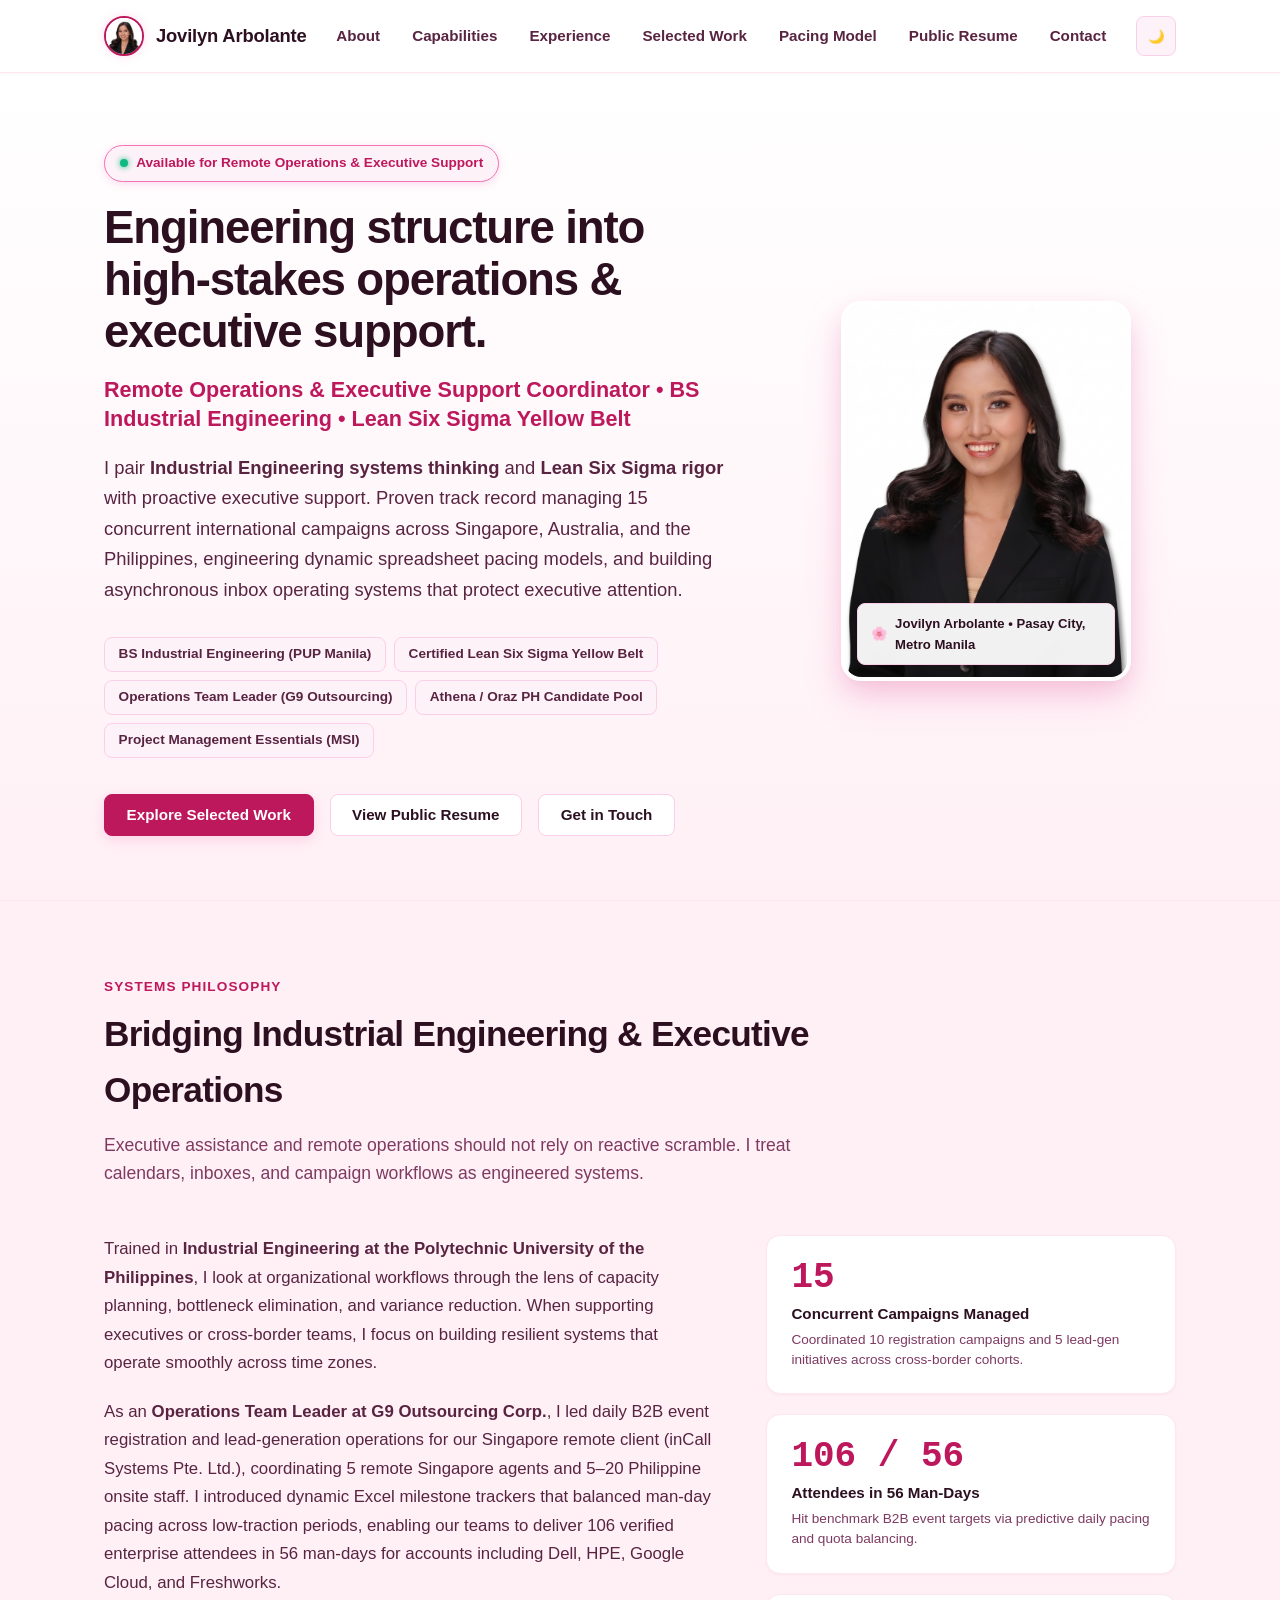
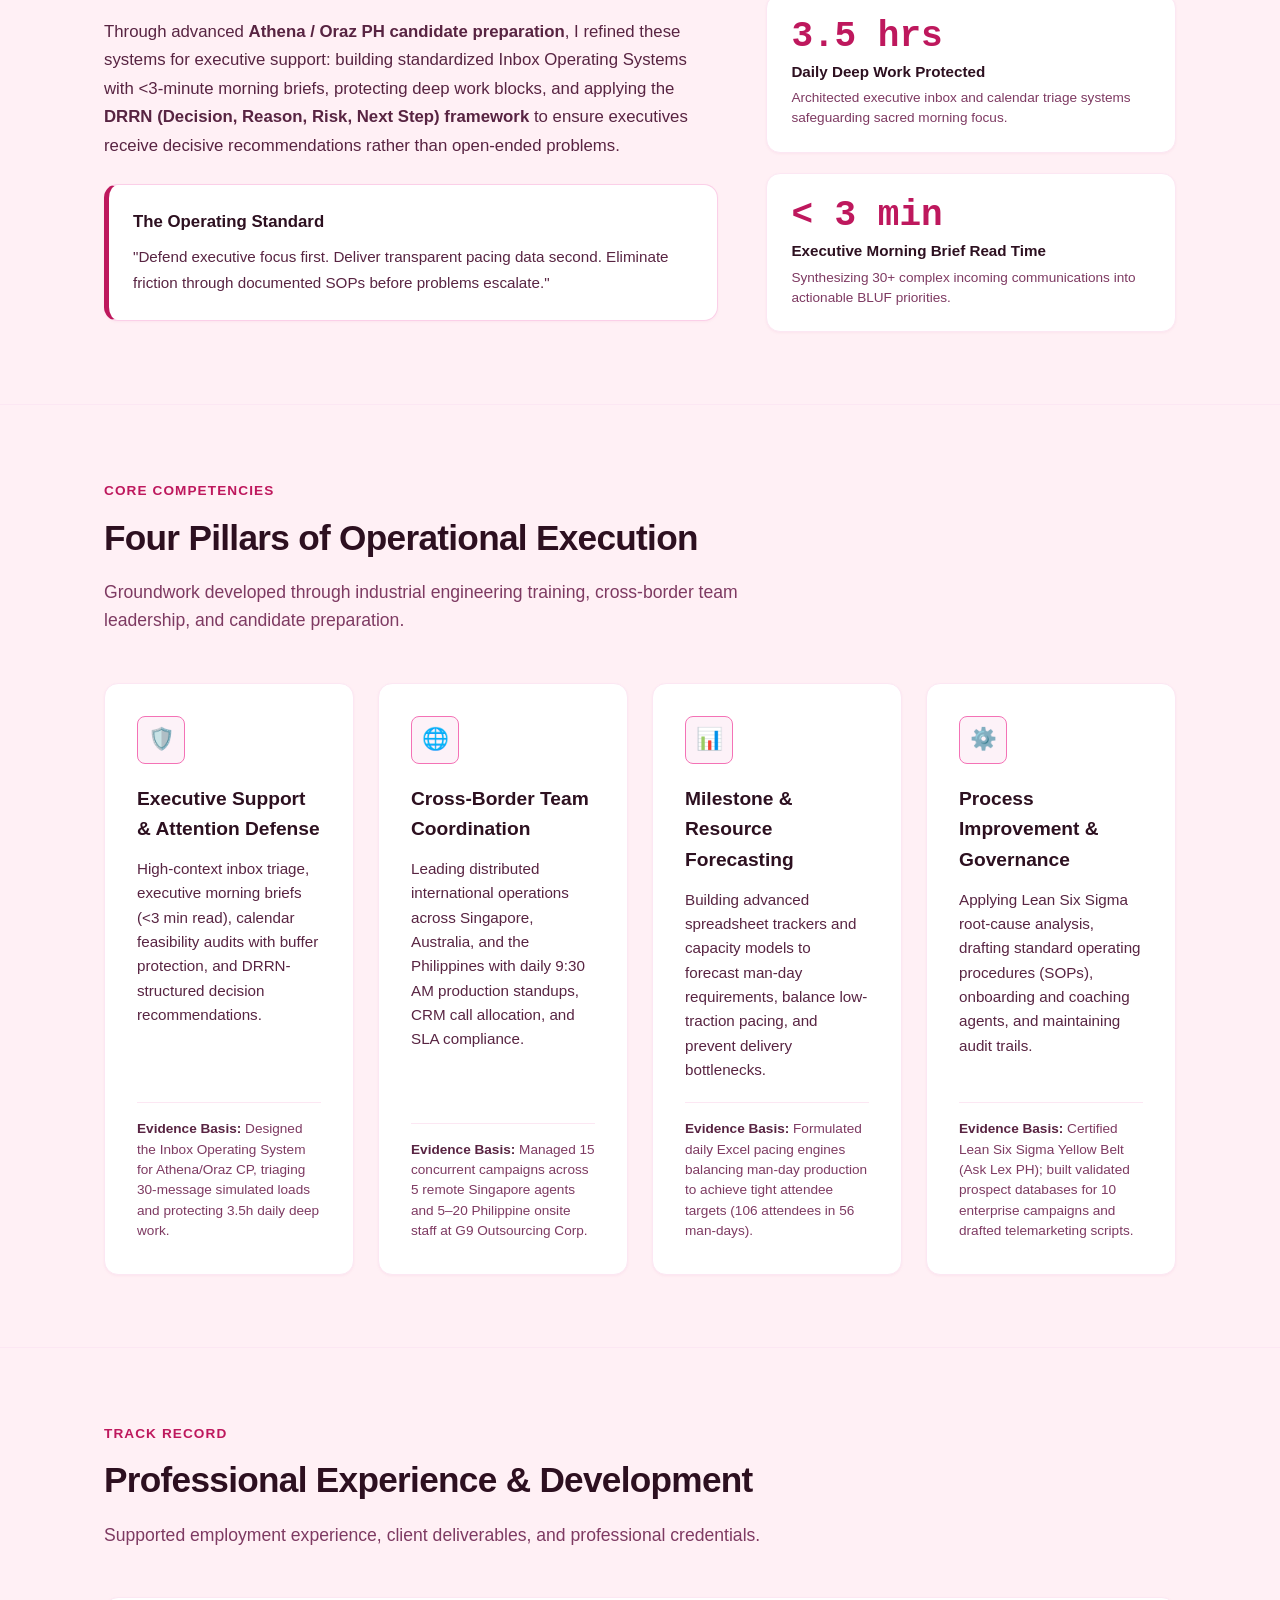
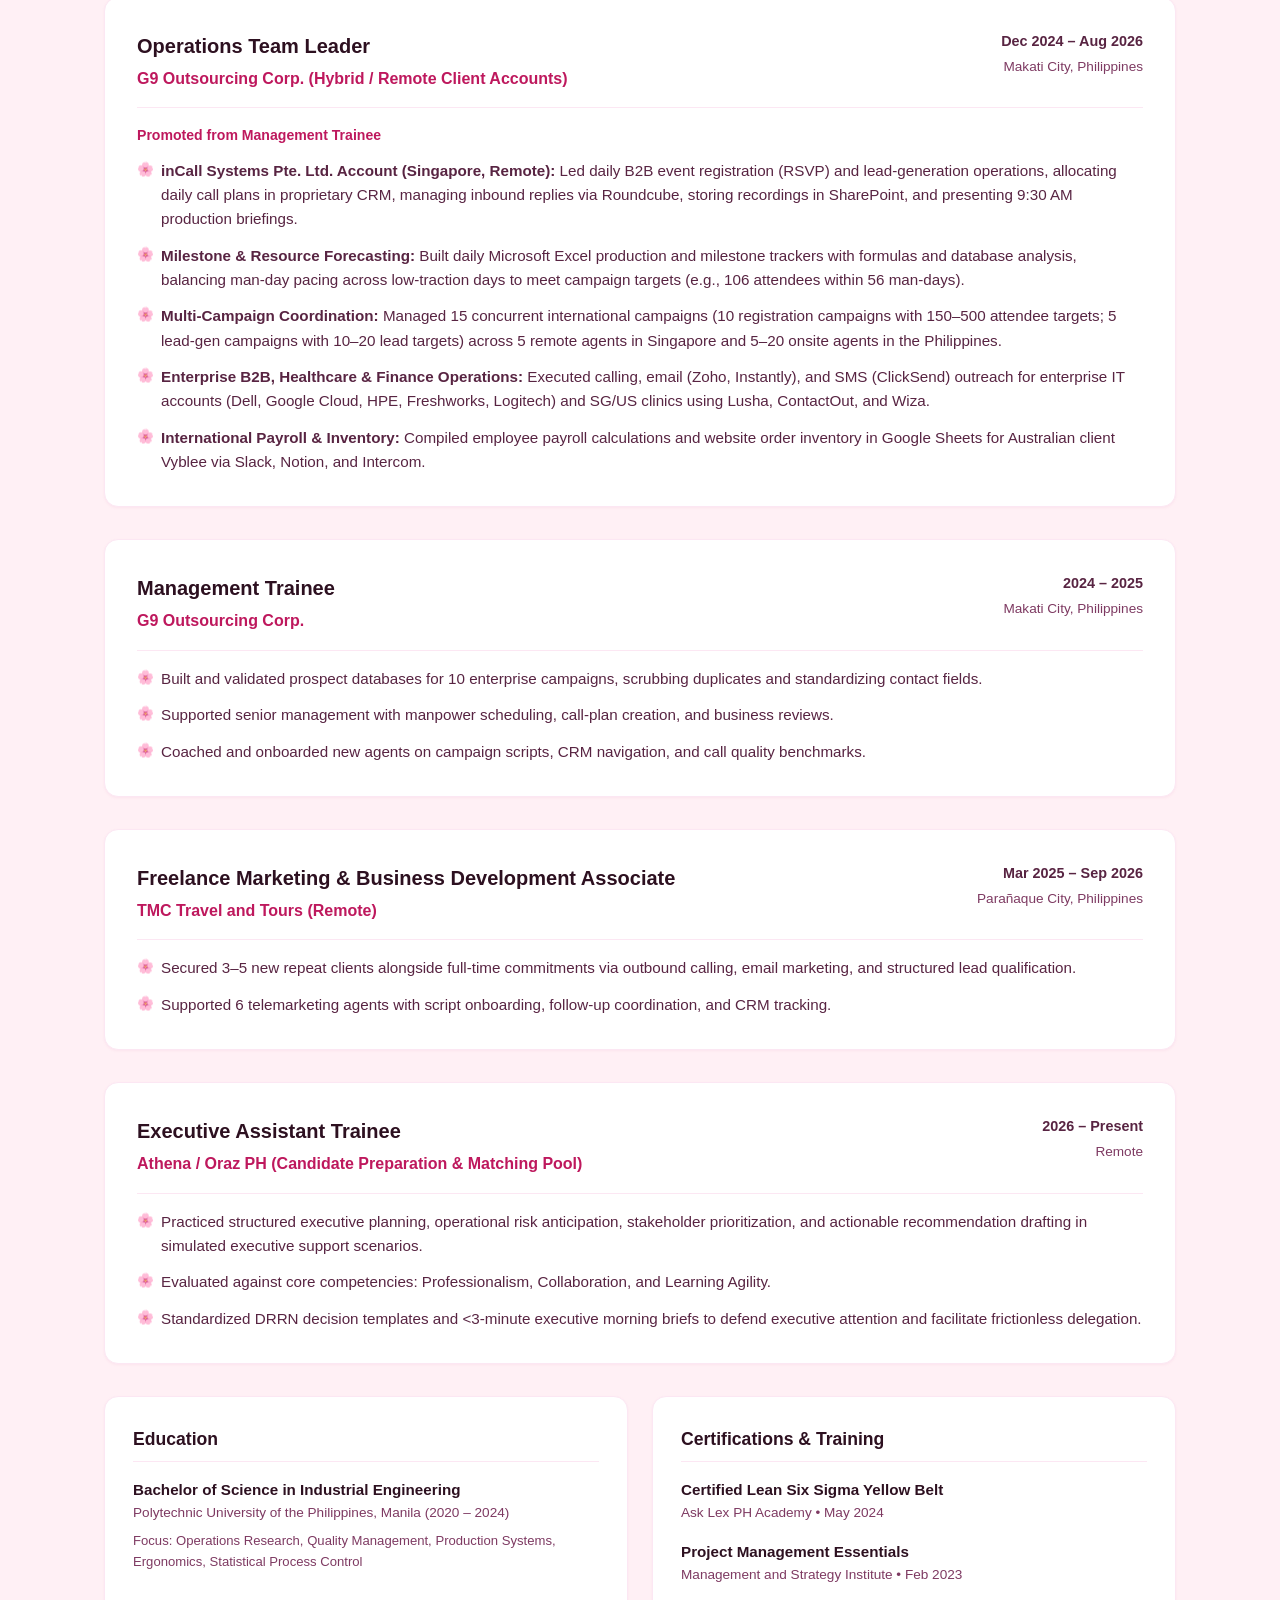
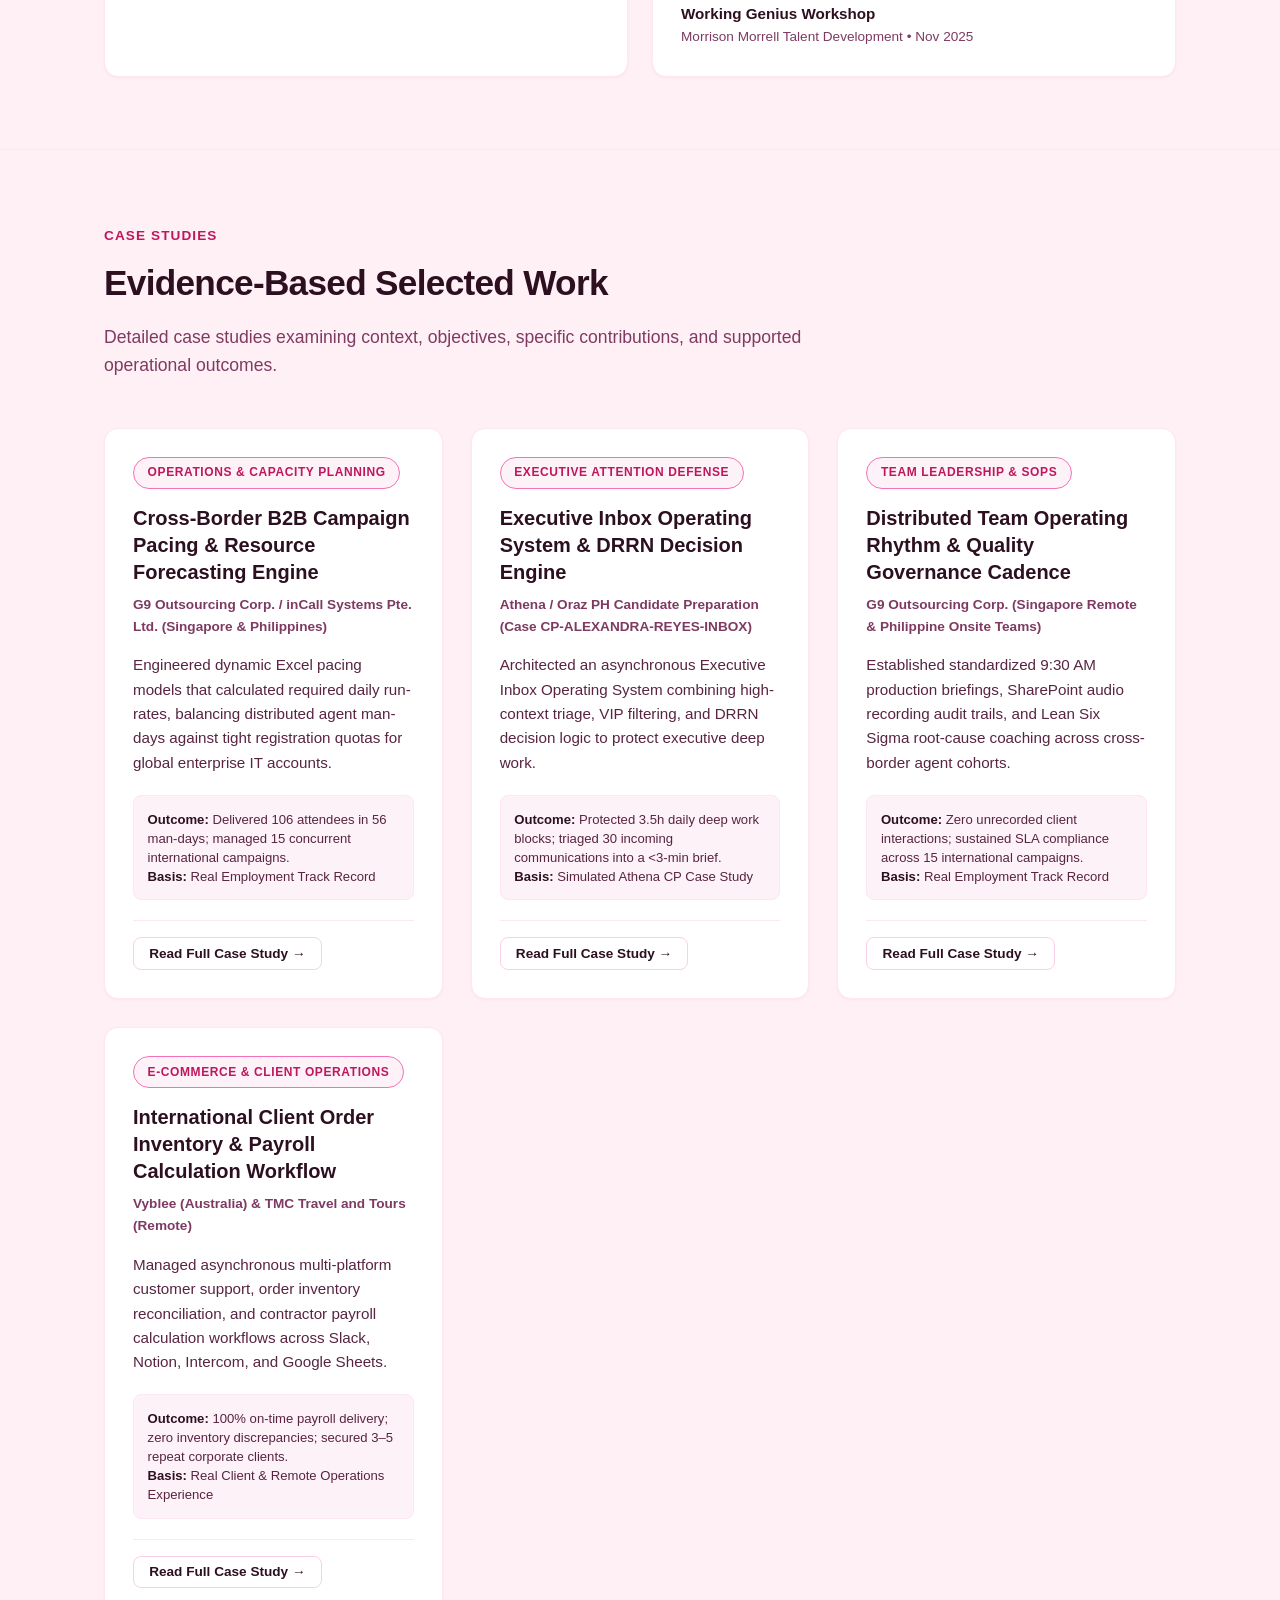
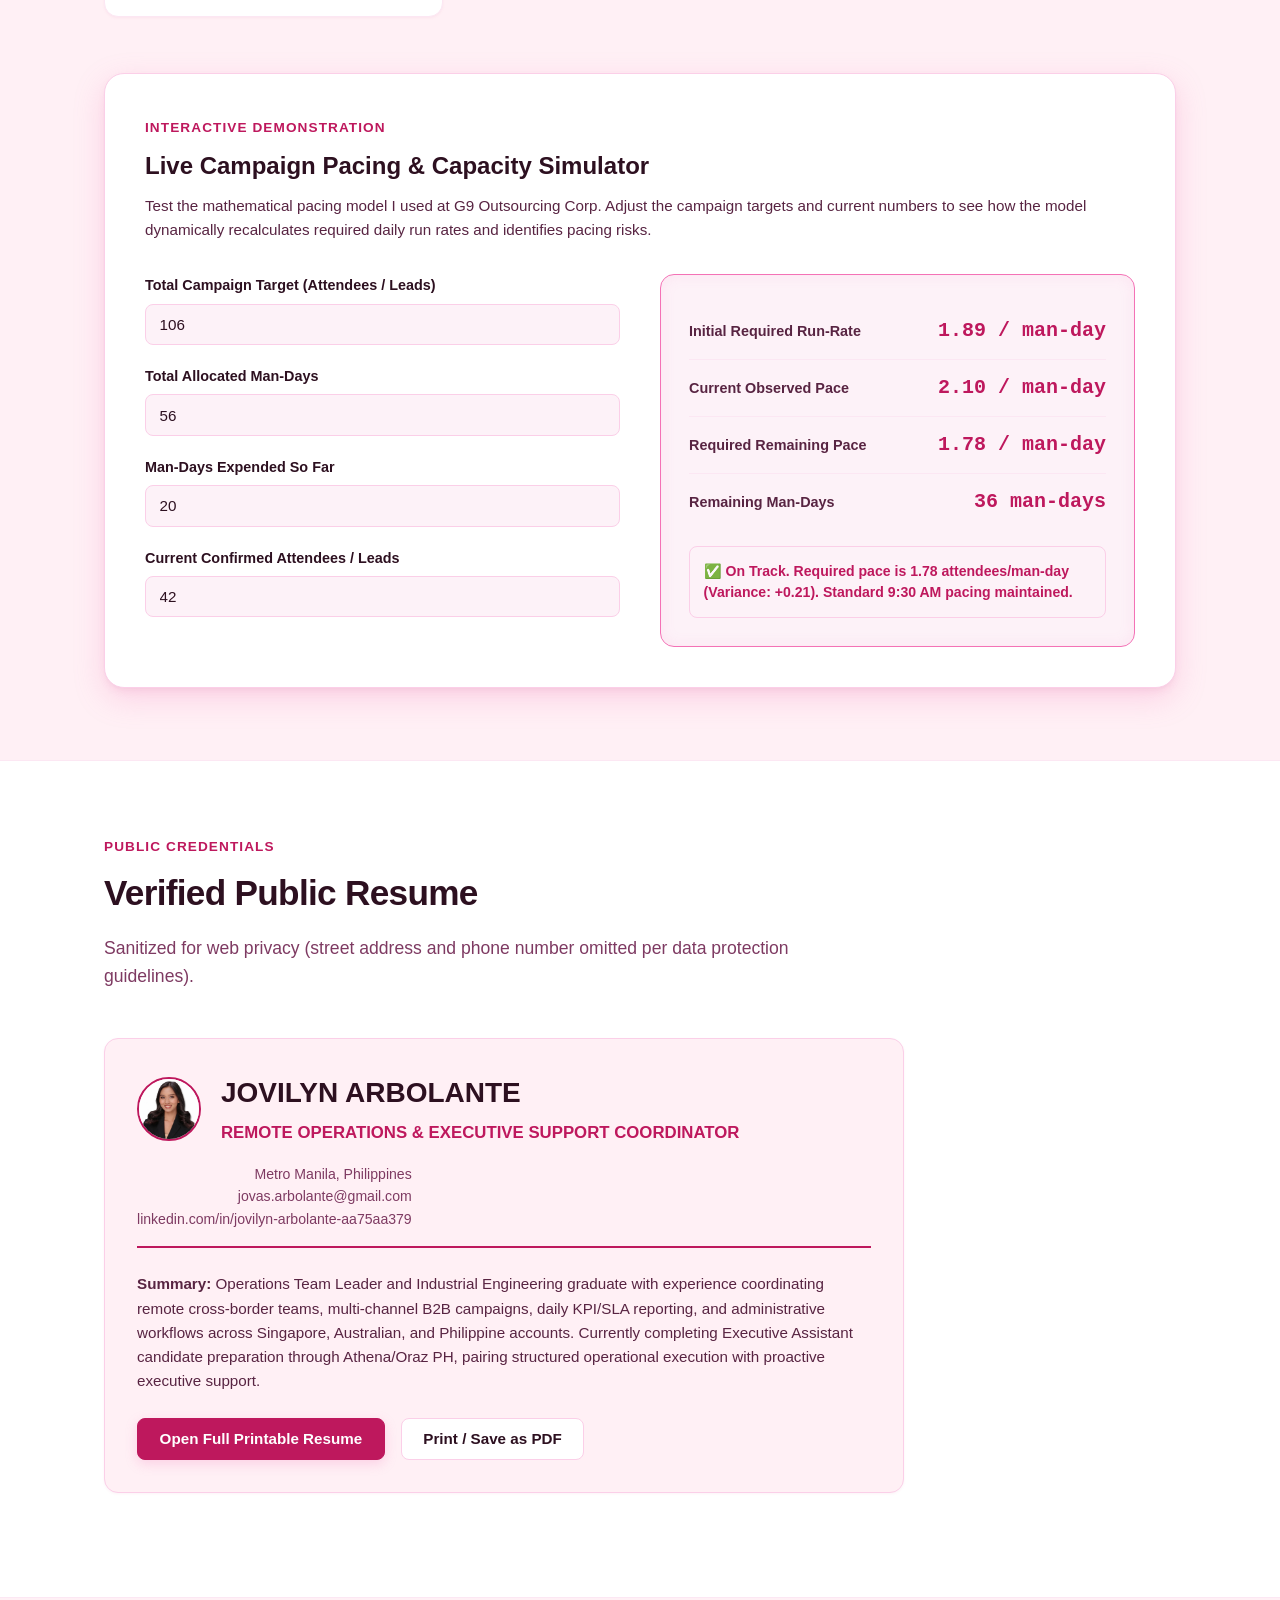
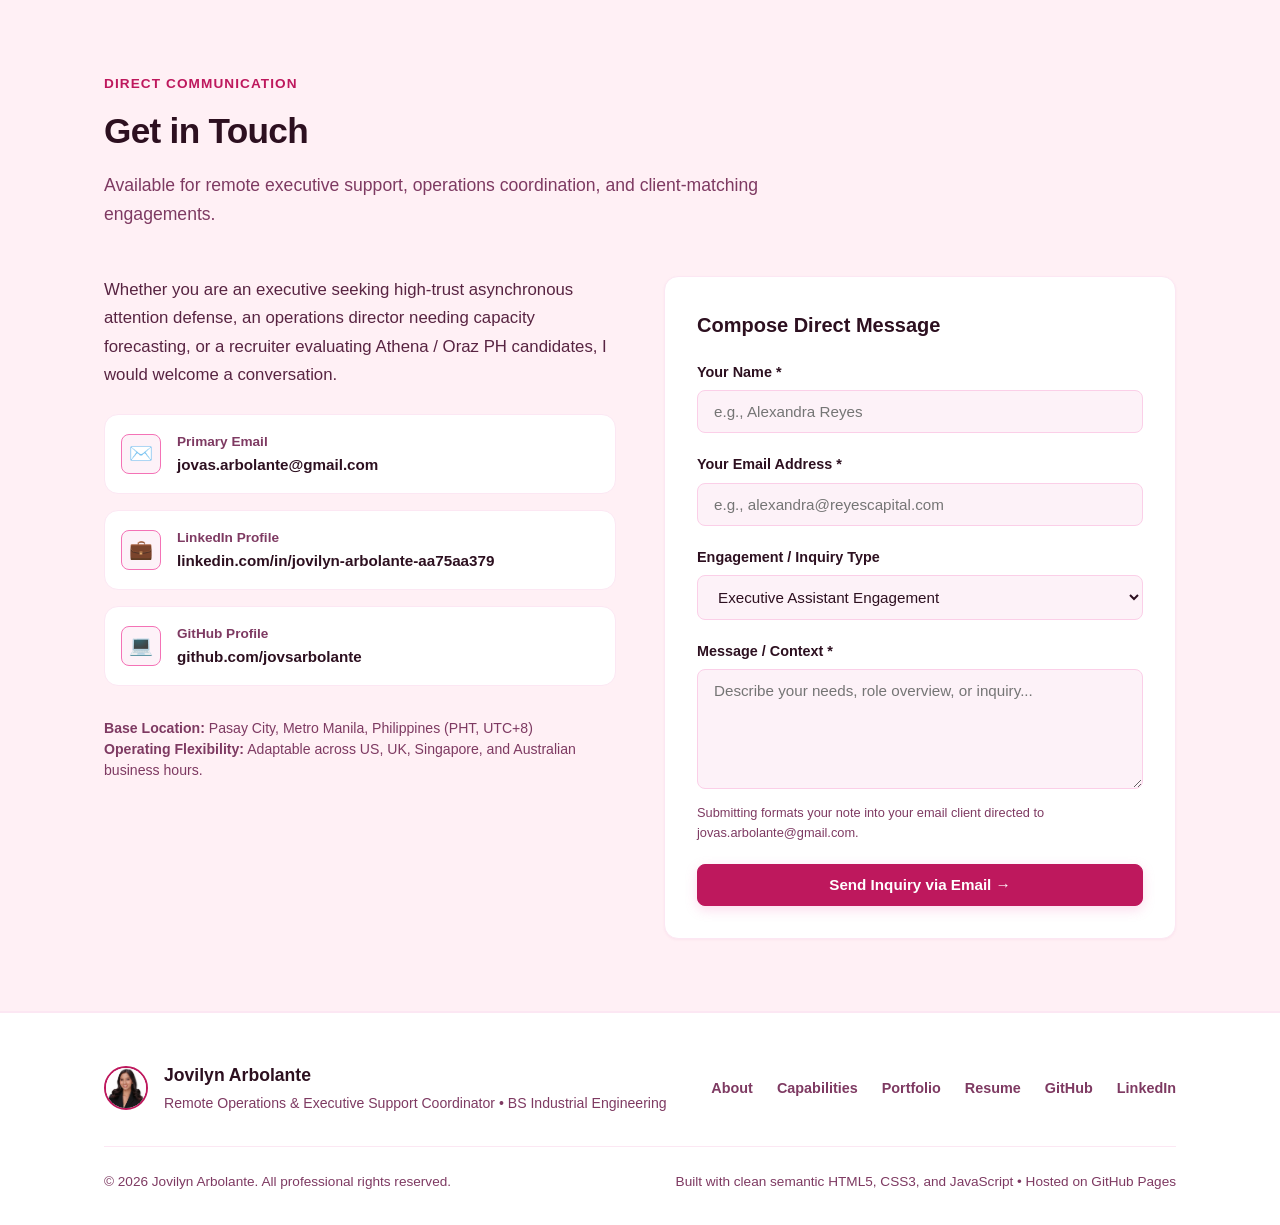
==== commit 1f4f2f25: "feat: redesign website with baby pink executive palette and add professional portrait" ====
--- a/index.html
+++ b/index.html
@@ -11,6 +11,7 @@
   <!-- Open Graph / Social Sharing -->
   <meta property="og:title" content="Jovilyn Arbolante — Remote Operations & Executive Support Coordinator">
   <meta property="og:description" content="BS Industrial Engineering graduate and Lean Six Sigma Yellow Belt pairing systems thinking with executive support, campaign pacing, and cross-border operations leadership.">
+  <meta property="og:image" content="https://jovsarbolante.github.io/assets/jovilyn-arbolante.jpg">
   <meta property="og:type" content="website">
   <meta property="og:url" content="https://jovsarbolante.github.io/">
 
@@ -24,6 +25,7 @@
     "@type": "Person",
     "name": "Jovilyn Arbolante",
     "alternateName": "Jovi",
+    "image": "https://jovsarbolante.github.io/assets/jovilyn-arbolante.jpg",
     "jobTitle": "Remote Operations & Executive Support Coordinator",
     "url": "https://jovsarbolante.github.io/",
     "sameAs": [
@@ -56,7 +58,9 @@
   <header class="site-header">
     <div class="container nav-wrapper">
       <a href="#home" class="brand-link" aria-label="Jovilyn Arbolante Home">
-        <div class="brand-avatar" aria-hidden="true">JA</div>
+        <div class="brand-avatar" aria-hidden="true">
+          <img src="assets/jovilyn-arbolante.jpg" alt="" class="brand-avatar-img">
+        </div>
         <span>Jovilyn Arbolante</span>
       </a>
 
@@ -85,36 +89,48 @@
 
   <main id="main-content">
 
-    <!-- Hero Section -->
+    <!-- Hero Section with Headshot Portrait -->
     <section id="home" class="hero-section" aria-labelledby="hero-heading">
       <div class="container">
-        <div class="hero-content">
-          <div class="status-badge">
-            <span class="status-dot" aria-hidden="true"></span>
-            <span>Available for Remote Operations & Executive Support</span>
-          </div>
-          <h1 id="hero-heading" class="hero-title">
-            Engineering structure into high-stakes operations & executive support.
-          </h1>
-          <p class="hero-subtitle">
-            Remote Operations & Executive Support Coordinator • BS Industrial Engineering • Lean Six Sigma Yellow Belt
-          </p>
-          <p class="hero-description">
-            I pair <strong>Industrial Engineering systems thinking</strong> and <strong>Lean Six Sigma rigor</strong> with proactive executive support. Proven track record managing 15 concurrent international campaigns across Singapore, Australia, and the Philippines, engineering dynamic spreadsheet pacing models, and building asynchronous inbox operating systems that protect executive attention.
-          </p>
-
-          <div class="credential-tags" aria-label="Professional Credentials">
-            <span class="tag">BS Industrial Engineering (PUP Manila)</span>
-            <span class="tag">Certified Lean Six Sigma Yellow Belt</span>
-            <span class="tag">Operations Team Leader (G9 Outsourcing)</span>
-            <span class="tag">Athena / Oraz PH Candidate Pool</span>
-            <span class="tag">Project Management Essentials (MSI)</span>
-          </div>
-
-          <div class="hero-actions">
-            <a href="#portfolio" class="btn btn-primary">Explore Selected Work</a>
-            <a href="resume.html" class="btn btn-secondary">View Public Resume</a>
-            <a href="#contact" class="btn btn-secondary">Get in Touch</a>
+        <div class="hero-grid">
+          <div class="hero-content">
+            <div class="status-badge">
+              <span class="status-dot" aria-hidden="true"></span>
+              <span>Available for Remote Operations &amp; Executive Support</span>
+            </div>
+            <h1 id="hero-heading" class="hero-title">
+              Engineering structure into high-stakes operations &amp; executive support.
+            </h1>
+            <p class="hero-subtitle">
+              Remote Operations &amp; Executive Support Coordinator • BS Industrial Engineering • Lean Six Sigma Yellow Belt
+            </p>
+            <p class="hero-description">
+              I pair <strong>Industrial Engineering systems thinking</strong> and <strong>Lean Six Sigma rigor</strong> with proactive executive support. Proven track record managing 15 concurrent international campaigns across Singapore, Australia, and the Philippines, engineering dynamic spreadsheet pacing models, and building asynchronous inbox operating systems that protect executive attention.
+            </p>
+
+            <div class="credential-tags" aria-label="Professional Credentials">
+              <span class="tag">BS Industrial Engineering (PUP Manila)</span>
+              <span class="tag">Certified Lean Six Sigma Yellow Belt</span>
+              <span class="tag">Operations Team Leader (G9 Outsourcing)</span>
+              <span class="tag">Athena / Oraz PH Candidate Pool</span>
+              <span class="tag">Project Management Essentials (MSI)</span>
+            </div>
+
+            <div class="hero-actions">
+              <a href="#portfolio" class="btn btn-primary">Explore Selected Work</a>
+              <a href="resume.html" class="btn btn-secondary">View Public Resume</a>
+              <a href="#contact" class="btn btn-secondary">Get in Touch</a>
+            </div>
+          </div>
+
+          <div class="hero-media-wrap">
+            <div class="hero-photo-card">
+              <img src="assets/jovilyn-arbolante.jpg" alt="Portrait of Jovilyn Arbolante, Remote Operations & Executive Support Coordinator" class="hero-portrait-img">
+              <div class="hero-photo-badge">
+                <span aria-hidden="true">🌸</span>
+                <span>Jovilyn Arbolante • Pasay City, Metro Manila</span>
+              </div>
+            </div>
           </div>
         </div>
       </div>
@@ -125,7 +141,7 @@
       <div class="container">
         <div class="section-header">
           <span class="section-tag">Systems Philosophy</span>
-          <h2 id="about-heading" class="section-title">Bridging Industrial Engineering & Executive Operations</h2>
+          <h2 id="about-heading" class="section-title">Bridging Industrial Engineering &amp; Executive Operations</h2>
           <p class="section-subtitle">
             Executive assistance and remote operations should not rely on reactive scramble. I treat calendars, inboxes, and campaign workflows as engineered systems.
           </p>
@@ -192,7 +208,7 @@
           <!-- Card 1 -->
           <article class="capability-card">
             <div class="capability-icon-wrap" aria-hidden="true">🛡️</div>
-            <h3 class="capability-title">Executive Support & Attention Defense</h3>
+            <h3 class="capability-title">Executive Support &amp; Attention Defense</h3>
             <p class="capability-summary">
               High-context inbox triage, executive morning briefs (&lt;3 min read), calendar feasibility audits with buffer protection, and DRRN-structured decision recommendations.
             </p>
@@ -216,7 +232,7 @@
           <!-- Card 3 -->
           <article class="capability-card">
             <div class="capability-icon-wrap" aria-hidden="true">📊</div>
-            <h3 class="capability-title">Milestone & Resource Forecasting</h3>
+            <h3 class="capability-title">Milestone &amp; Resource Forecasting</h3>
             <p class="capability-summary">
               Building advanced spreadsheet trackers and capacity models to forecast man-day requirements, balance low-traction pacing, and prevent delivery bottlenecks.
             </p>
@@ -228,7 +244,7 @@
           <!-- Card 4 -->
           <article class="capability-card">
             <div class="capability-icon-wrap" aria-hidden="true">⚙️</div>
-            <h3 class="capability-title">Process Improvement & Governance</h3>
+            <h3 class="capability-title">Process Improvement &amp; Governance</h3>
             <p class="capability-summary">
               Applying Lean Six Sigma root-cause analysis, drafting standard operating procedures (SOPs), onboarding and coaching agents, and maintaining audit trails.
             </p>
@@ -245,7 +261,7 @@
       <div class="container">
         <div class="section-header">
           <span class="section-tag">Track Record</span>
-          <h2 id="experience-heading" class="section-title">Professional Experience & Development</h2>
+          <h2 id="experience-heading" class="section-title">Professional Experience &amp; Development</h2>
           <p class="section-subtitle">
             Supported employment experience, client deliverables, and professional credentials.
           </p>
@@ -264,15 +280,15 @@
                 <span class="timeline-location">Makati City, Philippines</span>
               </div>
             </div>
-            <p style="font-size: 0.88rem; color: var(--brand-primary); font-weight: 600; margin-bottom: 0.75rem;">
+            <p style="font-size: 0.88rem; color: var(--brand-primary); font-weight: 700; margin-bottom: 0.75rem;">
               Promoted from Management Trainee
             </p>
             <ul class="timeline-list">
               <li><strong>inCall Systems Pte. Ltd. Account (Singapore, Remote):</strong> Led daily B2B event registration (RSVP) and lead-generation operations, allocating daily call plans in proprietary CRM, managing inbound replies via Roundcube, storing recordings in SharePoint, and presenting 9:30 AM production briefings.</li>
-              <li><strong>Milestone & Resource Forecasting:</strong> Built daily Microsoft Excel production and milestone trackers with formulas and database analysis, balancing man-day pacing across low-traction days to meet campaign targets (e.g., 106 attendees within 56 man-days).</li>
+              <li><strong>Milestone &amp; Resource Forecasting:</strong> Built daily Microsoft Excel production and milestone trackers with formulas and database analysis, balancing man-day pacing across low-traction days to meet campaign targets (e.g., 106 attendees within 56 man-days).</li>
               <li><strong>Multi-Campaign Coordination:</strong> Managed 15 concurrent international campaigns (10 registration campaigns with 150–500 attendee targets; 5 lead-gen campaigns with 10–20 lead targets) across 5 remote agents in Singapore and 5–20 onsite agents in the Philippines.</li>
-              <li><strong>Enterprise B2B, Healthcare & Finance Operations:</strong> Executed calling, email (Zoho, Instantly), and SMS (ClickSend) outreach for enterprise IT accounts (Dell, Google Cloud, HPE, Freshworks, Logitech) and SG/US clinics using Lusha, ContactOut, and Wiza.</li>
-              <li><strong>International Payroll & Inventory:</strong> Compiled employee payroll calculations and website order inventory in Google Sheets for Australian client Vyblee via Slack, Notion, and Intercom.</li>
+              <li><strong>Enterprise B2B, Healthcare &amp; Finance Operations:</strong> Executed calling, email (Zoho, Instantly), and SMS (ClickSend) outreach for enterprise IT accounts (Dell, Google Cloud, HPE, Freshworks, Logitech) and SG/US clinics using Lusha, ContactOut, and Wiza.</li>
+              <li><strong>International Payroll &amp; Inventory:</strong> Compiled employee payroll calculations and website order inventory in Google Sheets for Australian client Vyblee via Slack, Notion, and Intercom.</li>
             </ul>
           </article>
 
@@ -299,7 +315,7 @@
           <article class="timeline-item">
             <div class="timeline-header">
               <div class="timeline-role-group">
-                <h3>Freelance Marketing & Business Development Associate</h3>
+                <h3>Freelance Marketing &amp; Business Development Associate</h3>
                 <div class="timeline-company">TMC Travel and Tours (Remote)</div>
               </div>
               <div class="timeline-meta">
@@ -318,7 +334,7 @@
             <div class="timeline-header">
               <div class="timeline-role-group">
                 <h3>Executive Assistant Trainee</h3>
-                <div class="timeline-company">Athena / Oraz PH (Candidate Preparation & Matching Pool)</div>
+                <div class="timeline-company">Athena / Oraz PH (Candidate Preparation &amp; Matching Pool)</div>
               </div>
               <div class="timeline-meta">
                 <span class="timeline-period">2026 – Present</span>
@@ -328,7 +344,7 @@
             <ul class="timeline-list">
               <li>Practiced structured executive planning, operational risk anticipation, stakeholder prioritization, and actionable recommendation drafting in simulated executive support scenarios.</li>
               <li>Evaluated against core competencies: Professionalism, Collaboration, and Learning Agility.</li>
-              <li>Standardized DRRN decision templates and <3-minute executive morning briefs to defend executive attention and facilitate frictionless delegation.</li>
+              <li>Standardized DRRN decision templates and &lt;3-minute executive morning briefs to defend executive attention and facilitate frictionless delegation.</li>
             </ul>
           </article>
         </div>
@@ -347,7 +363,7 @@
           </div>
 
           <div class="credentials-card">
-            <h4>Certifications & Training</h4>
+            <h4>Certifications &amp; Training</h4>
             <div class="credential-item">
               <div class="credential-name">Certified Lean Six Sigma Yellow Belt</div>
               <div class="credential-sub">Ask Lex PH Academy • May 2024</div>
@@ -379,9 +395,9 @@
         <div class="portfolio-grid">
           <!-- Case 1 -->
           <article class="portfolio-card">
-            <span class="portfolio-badge">Operations & Capacity Planning</span>
-            <h3 class="portfolio-title">Cross-Border B2B Campaign Pacing & Resource Forecasting Engine</h3>
-            <div class="portfolio-context">G9 Outsourcing Corp. / inCall Systems Pte. Ltd. (Singapore & Philippines)</div>
+            <span class="portfolio-badge">Operations &amp; Capacity Planning</span>
+            <h3 class="portfolio-title">Cross-Border B2B Campaign Pacing &amp; Resource Forecasting Engine</h3>
+            <div class="portfolio-context">G9 Outsourcing Corp. / inCall Systems Pte. Ltd. (Singapore &amp; Philippines)</div>
             <p class="portfolio-summary">
               Engineered dynamic Excel pacing models that calculated required daily run-rates, balancing distributed agent man-days against tight registration quotas for global enterprise IT accounts.
             </p>
@@ -399,7 +415,7 @@
           <!-- Case 2 -->
           <article class="portfolio-card">
             <span class="portfolio-badge">Executive Attention Defense</span>
-            <h3 class="portfolio-title">Executive Inbox Operating System & DRRN Decision Engine</h3>
+            <h3 class="portfolio-title">Executive Inbox Operating System &amp; DRRN Decision Engine</h3>
             <div class="portfolio-context">Athena / Oraz PH Candidate Preparation (Case CP-ALEXANDRA-REYES-INBOX)</div>
             <p class="portfolio-summary">
               Architected an asynchronous Executive Inbox Operating System combining high-context triage, VIP filtering, and DRRN decision logic to protect executive deep work.
@@ -417,9 +433,9 @@
 
           <!-- Case 3 -->
           <article class="portfolio-card">
-            <span class="portfolio-badge">Team Leadership & SOPs</span>
-            <h3 class="portfolio-title">Distributed Team Operating Rhythm & Quality Governance Cadence</h3>
-            <div class="portfolio-context">G9 Outsourcing Corp. (Singapore Remote & Philippine Onsite Teams)</div>
+            <span class="portfolio-badge">Team Leadership &amp; SOPs</span>
+            <h3 class="portfolio-title">Distributed Team Operating Rhythm &amp; Quality Governance Cadence</h3>
+            <div class="portfolio-context">G9 Outsourcing Corp. (Singapore Remote &amp; Philippine Onsite Teams)</div>
             <p class="portfolio-summary">
               Established standardized 9:30 AM production briefings, SharePoint audio recording audit trails, and Lean Six Sigma root-cause coaching across cross-border agent cohorts.
             </p>
@@ -436,15 +452,15 @@
 
           <!-- Case 4 -->
           <article class="portfolio-card">
-            <span class="portfolio-badge">E-Commerce & Client Operations</span>
-            <h3 class="portfolio-title">International Client Order Inventory & Payroll Calculation Workflow</h3>
-            <div class="portfolio-context">Vyblee (Australia) & TMC Travel and Tours (Remote)</div>
+            <span class="portfolio-badge">E-Commerce &amp; Client Operations</span>
+            <h3 class="portfolio-title">International Client Order Inventory &amp; Payroll Calculation Workflow</h3>
+            <div class="portfolio-context">Vyblee (Australia) &amp; TMC Travel and Tours (Remote)</div>
             <p class="portfolio-summary">
               Managed asynchronous multi-platform customer support, order inventory reconciliation, and contractor payroll calculation workflows across Slack, Notion, Intercom, and Google Sheets.
             </p>
             <div class="portfolio-meta-box">
               <div class="portfolio-meta-item"><strong>Outcome:</strong> 100% on-time payroll delivery; zero inventory discrepancies; secured 3–5 repeat corporate clients.</div>
-              <div class="portfolio-meta-item"><strong>Basis:</strong> Real Client & Remote Operations Experience</div>
+              <div class="portfolio-meta-item"><strong>Basis:</strong> Real Client &amp; Remote Operations Experience</div>
             </div>
             <div class="portfolio-footer">
               <button class="btn btn-secondary btn-sm open-case-btn" data-case-id="case-04-international-ops-payroll" aria-haspopup="dialog">
@@ -458,7 +474,7 @@
         <div id="interactive-demo" class="calculator-section">
           <div class="calculator-header">
             <span class="section-tag">Interactive Demonstration</span>
-            <h3>Live Campaign Pacing & Capacity Simulator</h3>
+            <h3>Live Campaign Pacing &amp; Capacity Simulator</h3>
             <p>
               Test the mathematical pacing model I used at G9 Outsourcing Corp. Adjust the campaign targets and current numbers to see how the model dynamically recalculates required daily run rates and identifies pacing risks.
             </p>
@@ -524,11 +540,14 @@
           </p>
         </div>
 
-        <div style="background: var(--bg-primary); border: 1px solid var(--border-strong); border-radius: var(--radius-md); padding: 2rem; max-width: 800px; margin-bottom: 2rem;">
+        <div style="background: var(--bg-primary); border: 1px solid var(--border-strong); border-radius: var(--radius-md); padding: 2rem; max-width: 800px; margin-bottom: 2rem; box-shadow: var(--shadow-sm);">
           <div style="display: flex; justify-content: space-between; align-items: flex-start; flex-wrap: wrap; gap: 1rem; border-bottom: 2px solid var(--brand-primary); padding-bottom: 1rem; margin-bottom: 1.5rem;">
-            <div>
-              <h3 style="font-size: 1.75rem; font-weight: 800; color: var(--text-primary); margin-bottom: 0.25rem;">JOVILYN ARBOLANTE</h3>
-              <div style="font-weight: 600; color: var(--brand-primary); font-size: 1.05rem;">REMOTE OPERATIONS & EXECUTIVE SUPPORT COORDINATOR</div>
+            <div style="display: flex; align-items: center; gap: 1.25rem;">
+              <img src="assets/jovilyn-arbolante.jpg" alt="" style="width: 64px; height: 64px; border-radius: 50%; object-fit: cover; object-position: center 15%; border: 2px solid var(--brand-primary);">
+              <div>
+                <h3 style="font-size: 1.75rem; font-weight: 850; color: var(--text-primary); margin-bottom: 0.25rem;">JOVILYN ARBOLANTE</h3>
+                <div style="font-weight: 700; color: var(--brand-primary); font-size: 1.05rem;">REMOTE OPERATIONS &amp; EXECUTIVE SUPPORT COORDINATOR</div>
+              </div>
             </div>
             <div style="font-size: 0.88rem; color: var(--text-muted); text-align: right;">
               <div>Metro Manila, Philippines</div>
@@ -601,7 +620,7 @@
           <!-- Interactive Inquiry Composer -->
           <div class="contact-form-wrap">
             <form id="inquiry-form" class="contact-form" novalidate>
-              <h3 style="font-size: 1.25rem; font-weight: 700; margin-bottom: 1.25rem; color: var(--text-primary);">
+              <h3 style="font-size: 1.25rem; font-weight: 750; margin-bottom: 1.25rem; color: var(--text-primary);">
                 Compose Direct Message
               </h3>
 
@@ -664,11 +683,14 @@
   <footer class="site-footer">
     <div class="container">
       <div class="footer-grid">
-        <div>
-          <div class="footer-brand">Jovilyn Arbolante</div>
-          <p style="font-size: 0.88rem; color: var(--text-muted); margin-top: 0.25rem;">
-            Remote Operations & Executive Support Coordinator • BS Industrial Engineering
-          </p>
+        <div style="display: flex; align-items: center; gap: 1rem;">
+          <img src="assets/jovilyn-arbolante.jpg" alt="" style="width: 44px; height: 44px; border-radius: 50%; object-fit: cover; object-position: center 15%; border: 2px solid var(--brand-primary);">
+          <div>
+            <div class="footer-brand">Jovilyn Arbolante</div>
+            <p style="font-size: 0.88rem; color: var(--text-muted); margin-top: 0.15rem;">
+              Remote Operations &amp; Executive Support Coordinator • BS Industrial Engineering
+            </p>
+          </div>
         </div>
         <ul class="footer-links">
           <li><a href="#about">About</a></li>
--- a/css/style.css
+++ b/css/style.css
@@ -1,31 +1,33 @@
 /* ==========================================================================
    Jovilyn Arbolante — Portfolio & Systems Design System
+   Aesthetic: Baby Pink Executive Palette (Rose Blush, Soft Pastels, Crisp Contrast)
    WCAG 2.2 AA Compliant, Responsive, Themeable, Zero External Dependencies
    ========================================================================== */
 
 :root {
-  /* Color Palette - Light Theme */
-  --bg-primary: #f8fafc;
-  --bg-surface: #ffffff;
-  --bg-surface-elevated: #f1f5f9;
-  --bg-surface-accent: #e2e8f0;
-  --text-primary: #0f172a;
-  --text-secondary: #334155;
-  --text-muted: #64748b;
-  --border-subtle: #e2e8f0;
-  --border-strong: #cbd5e1;
+  /* Color Palette - Baby Pink Light Theme */
+  --bg-primary: #fff0f5;           /* LavenderBlush / Soft Baby Pink tint */
+  --bg-surface: #ffffff;           /* Crisp White Card Surface */
+  --bg-surface-elevated: #fdf2f8;  /* Very soft baby pink surface */
+  --bg-surface-accent: #fce7f3;    /* Subtle pink accent */
+  --text-primary: #2d1020;         /* Deep plum/espresso - ultra high contrast 14:1 */
+  --text-secondary: #582442;       /* Muted rose-plum - high contrast 7.5:1 */
+  --text-muted: #7e3a62;           /* Subtle muted mauve - contrast 4.8:1 */
+  --border-subtle: #fce7f3;        /* Soft baby pink border */
+  --border-strong: #fbcfe8;        /* Defined baby pink border */
   
   /* Brand Accents */
-  --brand-primary: #1d4ed8;      /* Cobalt Blue */
-  --brand-primary-hover: #1e40af;
-  --brand-surface: #eff6ff;
-  --brand-border: #bfdbfe;
+  --brand-primary: #be185d;        /* Deep Rose Pink (passes 4.5:1 on light pink) */
+  --brand-primary-hover: #9d174d;  /* Rich Burgundy-Rose */
+  --brand-surface: #fdf2f8;        /* Pale baby pink pill */
+  --brand-border: #f472b6;         /* Baby pink border */
+  --baby-pink-glow: rgba(244, 114, 182, 0.25);
   --accent-teal: #0f766e;
   --accent-amber: #b45309;
-  --accent-slate: #475569;
+  --accent-slate: #702555;
   
   /* Focus & Accessibility */
-  --focus-ring: #2563eb;
+  --focus-ring: #db2777;
   --focus-offset: 2px;
   
   /* Typography */
@@ -35,13 +37,13 @@
   /* Layout & Spacing */
   --max-width: 1120px;
   --header-height: 72px;
-  --radius-sm: 6px;
-  --radius-md: 10px;
-  --radius-lg: 16px;
-  --shadow-sm: 0 1px 2px 0 rgba(0, 0, 0, 0.05);
-  --shadow-md: 0 4px 6px -1px rgba(0, 0, 0, 0.1), 0 2px 4px -2px rgba(0, 0, 0, 0.05);
-  --shadow-lg: 0 10px 15px -3px rgba(0, 0, 0, 0.1), 0 4px 6px -4px rgba(0, 0, 0, 0.05);
-  --shadow-xl: 0 20px 25px -5px rgba(0, 0, 0, 0.1), 0 8px 10px -6px rgba(0, 0, 0, 0.04);
+  --radius-sm: 8px;
+  --radius-md: 14px;
+  --radius-lg: 20px;
+  --shadow-sm: 0 1px 3px 0 rgba(190, 24, 93, 0.05);
+  --shadow-md: 0 4px 10px -2px rgba(190, 24, 93, 0.08), 0 2px 4px -2px rgba(0, 0, 0, 0.04);
+  --shadow-lg: 0 12px 24px -4px rgba(190, 24, 93, 0.12), 0 4px 8px -4px rgba(0, 0, 0, 0.04);
+  --shadow-xl: 0 20px 30px -6px rgba(190, 24, 93, 0.16);
   
   /* Transitions */
   --transition-fast: 0.15s ease;
@@ -49,29 +51,31 @@
 }
 
 [data-theme="dark"] {
-  --bg-primary: #0b0f17;
-  --bg-surface: #111827;
-  --bg-surface-elevated: #1f2937;
-  --bg-surface-accent: #374151;
-  --text-primary: #f9fafb;
-  --text-secondary: #e5e7eb;
-  --text-muted: #9ca3af;
-  --border-subtle: #1f2937;
-  --border-strong: #374151;
+  /* Baby Pink Dark Theme - Midnight Rose & Plum */
+  --bg-primary: #190914;           /* Deep Midnight Plum */
+  --bg-surface: #240e1d;           /* Rose-Plum Surface */
+  --bg-surface-elevated: #36172d;  /* Elevated Mauve-Plum */
+  --bg-surface-accent: #4a213e;
+  --text-primary: #fff1f5;         /* Soft Powder White */
+  --text-secondary: #fce7f3;       /* Pastel Baby Pink Text */
+  --text-muted: #f472b6;           /* Baby Pink Muted */
+  --border-subtle: #3d1833;
+  --border-strong: #702555;
   
-  --brand-primary: #3b82f6;
-  --brand-primary-hover: #60a5fa;
-  --brand-surface: #1e293b;
-  --brand-border: #1d4ed8;
-  --accent-teal: #14b8a6;
-  --accent-amber: #f59e0b;
-  --accent-slate: #94a3b8;
+  --brand-primary: #f472b6;        /* Bright Baby Pink */
+  --brand-primary-hover: #f9a8d4;  /* Pastel Pink Hover */
+  --brand-surface: #3b142e;
+  --brand-border: #ec4899;
+  --baby-pink-glow: rgba(244, 114, 182, 0.35);
+  --accent-teal: #2dd4bf;
+  --accent-amber: #fbbf24;
+  --accent-slate: #d946ef;
   
-  --focus-ring: #60a5fa;
-  --shadow-sm: 0 1px 2px 0 rgba(0, 0, 0, 0.4);
-  --shadow-md: 0 4px 6px -1px rgba(0, 0, 0, 0.5);
-  --shadow-lg: 0 10px 15px -3px rgba(0, 0, 0, 0.6);
-  --shadow-xl: 0 20px 25px -5px rgba(0, 0, 0, 0.7);
+  --focus-ring: #f472b6;
+  --shadow-sm: 0 1px 3px 0 rgba(0, 0, 0, 0.5);
+  --shadow-md: 0 4px 10px -2px rgba(0, 0, 0, 0.6);
+  --shadow-lg: 0 12px 24px -4px rgba(0, 0, 0, 0.7);
+  --shadow-xl: 0 20px 30px -6px rgba(0, 0, 0, 0.8);
 }
 
 /* Base Reset & Accessibility */
@@ -155,6 +159,7 @@
   background: var(--bg-surface);
   border-bottom: 1px solid var(--border-subtle);
   transition: background var(--transition-base), border-color var(--transition-base);
+  box-shadow: var(--shadow-sm);
 }
 
 .nav-wrapper {
@@ -170,22 +175,29 @@
   gap: 0.75rem;
   text-decoration: none;
   color: var(--text-primary);
-  font-weight: 700;
+  font-weight: 750;
   font-size: 1.15rem;
   letter-spacing: -0.01em;
 }
 
 .brand-avatar {
-  width: 38px;
-  height: 38px;
+  width: 40px;
+  height: 40px;
   border-radius: 50%;
-  background: var(--brand-primary);
-  color: #ffffff;
+  overflow: hidden;
+  border: 2px solid var(--brand-primary);
   display: flex;
   align-items: center;
   justify-content: center;
-  font-weight: 700;
-  font-size: 0.95rem;
+  background: var(--bg-surface-elevated);
+  box-shadow: 0 0 10px var(--baby-pink-glow);
+}
+
+.brand-avatar-img {
+  width: 100%;
+  height: 100%;
+  object-fit: cover;
+  object-position: center top;
 }
 
 .nav-menu {
@@ -199,7 +211,7 @@
   text-decoration: none;
   color: var(--text-secondary);
   font-size: 0.95rem;
-  font-weight: 500;
+  font-weight: 600;
   padding: 0.5rem 0.25rem;
   position: relative;
   transition: color var(--transition-fast);
@@ -211,7 +223,7 @@
 
 .nav-link.active {
   color: var(--brand-primary);
-  font-weight: 600;
+  font-weight: 700;
 }
 
 .nav-actions {
@@ -226,10 +238,10 @@
   align-items: center;
   justify-content: center;
   gap: 0.5rem;
-  padding: 0.65rem 1.25rem;
+  padding: 0.7rem 1.35rem;
   border-radius: var(--radius-sm);
   font-size: 0.95rem;
-  font-weight: 600;
+  font-weight: 650;
   text-decoration: none;
   cursor: pointer;
   border: 1px solid transparent;
@@ -241,11 +253,13 @@
   background: var(--brand-primary);
   color: #ffffff;
   border-color: var(--brand-primary);
+  box-shadow: 0 4px 12px var(--baby-pink-glow);
 }
 
 .btn-primary:hover {
   background: var(--brand-primary-hover);
   border-color: var(--brand-primary-hover);
+  transform: translateY(-1px);
 }
 
 .btn-secondary {
@@ -256,16 +270,17 @@
 
 .btn-secondary:hover {
   background: var(--bg-surface-elevated);
-  border-color: var(--text-secondary);
+  border-color: var(--brand-primary);
+  color: var(--brand-primary);
 }
 
 .btn-sm {
-  padding: 0.4rem 0.85rem;
+  padding: 0.45rem 0.95rem;
   font-size: 0.85rem;
 }
 
 .theme-toggle-btn {
-  background: transparent;
+  background: var(--bg-surface-elevated);
   border: 1px solid var(--border-strong);
   color: var(--text-secondary);
   padding: 0.5rem;
@@ -280,13 +295,14 @@
 }
 
 .theme-toggle-btn:hover {
-  background: var(--bg-surface-elevated);
-  color: var(--text-primary);
+  background: var(--bg-surface-accent);
+  color: var(--brand-primary);
+  border-color: var(--brand-primary);
 }
 
 .mobile-nav-toggle {
   display: none;
-  background: transparent;
+  background: var(--bg-surface-elevated);
   border: 1px solid var(--border-strong);
   color: var(--text-primary);
   padding: 0.5rem;
@@ -296,15 +312,82 @@
   height: 40px;
 }
 
-/* Hero Section */
+/* Hero Section with Headshot */
 .hero-section {
-  padding: 4.5rem 0 3.5rem 0;
+  padding: 4.5rem 0 4rem 0;
   background: linear-gradient(180deg, var(--bg-surface) 0%, var(--bg-primary) 100%);
   border-bottom: 1px solid var(--border-subtle);
+  position: relative;
+  overflow: hidden;
+}
+
+.hero-grid {
+  display: grid;
+  grid-template-columns: 1.25fr 0.75fr;
+  gap: 3.5rem;
+  align-items: center;
 }
 
 .hero-content {
-  max-width: 860px;
+  max-width: 680px;
+}
+
+.hero-media-wrap {
+  display: flex;
+  flex-direction: column;
+  align-items: center;
+  justify-content: center;
+  position: relative;
+}
+
+.hero-photo-card {
+  position: relative;
+  width: 290px;
+  height: 380px;
+  border-radius: var(--radius-lg);
+  overflow: hidden;
+  border: 4px solid var(--bg-surface);
+  box-shadow: 0 16px 36px var(--baby-pink-glow), var(--shadow-lg);
+  background: var(--bg-surface-elevated);
+  transition: transform var(--transition-base), box-shadow var(--transition-base);
+}
+
+.hero-photo-card:hover {
+  transform: translateY(-4px) scale(1.01);
+  box-shadow: 0 20px 45px var(--baby-pink-glow), var(--shadow-xl);
+}
+
+.hero-portrait-img {
+  width: 100%;
+  height: 100%;
+  object-fit: cover;
+  object-position: center 15%;
+  display: block;
+}
+
+.hero-photo-badge {
+  position: absolute;
+  bottom: 12px;
+  left: 12px;
+  right: 12px;
+  background: rgba(255, 255, 255, 0.94);
+  backdrop-filter: blur(8px);
+  padding: 0.55rem 0.85rem;
+  border-radius: var(--radius-sm);
+  border: 1px solid var(--border-strong);
+  display: flex;
+  align-items: center;
+  gap: 0.5rem;
+  font-size: 0.82rem;
+  font-weight: 700;
+  color: var(--text-primary);
+  box-shadow: var(--shadow-sm);
+}
+
+[data-theme="dark"] .hero-photo-badge {
+  background: rgba(36, 14, 29, 0.94);
+  color: var(--text-primary);
+  border-color: var(--border-strong);
 }
 
 .status-badge {
@@ -314,11 +397,12 @@
   background: var(--brand-surface);
   color: var(--brand-primary);
   border: 1px solid var(--brand-border);
-  padding: 0.35rem 0.85rem;
+  padding: 0.4rem 0.95rem;
   border-radius: 9999px;
   font-size: 0.85rem;
-  font-weight: 600;
+  font-weight: 700;
   margin-bottom: 1.25rem;
+  box-shadow: 0 2px 8px var(--baby-pink-glow);
 }
 
 .status-dot {
@@ -326,12 +410,13 @@
   height: 8px;
   border-radius: 50%;
   background: #10b981;
+  box-shadow: 0 0 6px #10b981;
 }
 
 .hero-title {
-  font-size: 2.75rem;
+  font-size: 2.85rem;
   line-height: 1.15;
-  font-weight: 800;
+  font-weight: 850;
   letter-spacing: -0.025em;
   color: var(--text-primary);
   margin-bottom: 1rem;
@@ -339,7 +424,7 @@
 
 .hero-subtitle {
   font-size: 1.35rem;
-  font-weight: 600;
+  font-weight: 700;
   color: var(--brand-primary);
   margin-bottom: 1.25rem;
   line-height: 1.35;
@@ -350,7 +435,6 @@
   color: var(--text-secondary);
   line-height: 1.65;
   margin-bottom: 2rem;
-  max-width: 760px;
 }
 
 .credential-tags {
@@ -364,10 +448,10 @@
   background: var(--bg-surface-elevated);
   color: var(--text-secondary);
   border: 1px solid var(--border-strong);
-  padding: 0.35rem 0.75rem;
+  padding: 0.35rem 0.85rem;
   border-radius: var(--radius-sm);
   font-size: 0.85rem;
-  font-weight: 500;
+  font-weight: 600;
 }
 
 .hero-actions {
@@ -390,7 +474,7 @@
 .section-tag {
   display: inline-block;
   font-size: 0.85rem;
-  font-weight: 700;
+  font-weight: 800;
   text-transform: uppercase;
   letter-spacing: 0.08em;
   color: var(--brand-primary);
@@ -398,8 +482,8 @@
 }
 
 .section-title {
-  font-size: 2.1rem;
-  font-weight: 750;
+  font-size: 2.2rem;
+  font-weight: 800;
   letter-spacing: -0.02em;
   color: var(--text-primary);
   margin-bottom: 0.75rem;
@@ -429,15 +513,16 @@
 .about-highlight-box {
   background: var(--bg-surface);
   border: 1px solid var(--border-strong);
-  border-left: 4px solid var(--brand-primary);
+  border-left: 5px solid var(--brand-primary);
   padding: 1.5rem;
   border-radius: var(--radius-md);
   margin-top: 1.5rem;
+  box-shadow: var(--shadow-sm);
 }
 
 .about-highlight-box h4 {
-  font-size: 1rem;
-  font-weight: 700;
+  font-size: 1.05rem;
+  font-weight: 750;
   color: var(--text-primary);
   margin-bottom: 0.5rem;
 }
@@ -460,11 +545,17 @@
   padding: 1.5rem;
   border-radius: var(--radius-md);
   box-shadow: var(--shadow-sm);
+  transition: transform var(--transition-fast), border-color var(--transition-fast);
+}
+
+.metric-card:hover {
+  transform: translateY(-2px);
+  border-color: var(--brand-border);
 }
 
 .metric-number {
   font-size: 2.25rem;
-  font-weight: 800;
+  font-weight: 850;
   color: var(--brand-primary);
   line-height: 1;
   margin-bottom: 0.35rem;
@@ -473,7 +564,7 @@
 
 .metric-label {
   font-size: 0.95rem;
-  font-weight: 700;
+  font-weight: 750;
   color: var(--text-primary);
   margin-bottom: 0.25rem;
 }
@@ -504,7 +595,7 @@
 
 .capability-card:hover {
   transform: translateY(-3px);
-  box-shadow: var(--shadow-md);
+  box-shadow: 0 10px 20px var(--baby-pink-glow), var(--shadow-md);
   border-color: var(--brand-border);
 }
 
@@ -513,16 +604,18 @@
   height: 48px;
   border-radius: var(--radius-sm);
   background: var(--brand-surface);
+  border: 1px solid var(--brand-border);
   color: var(--brand-primary);
   display: flex;
   align-items: center;
   justify-content: center;
   margin-bottom: 1.25rem;
+  font-size: 1.35rem;
 }
 
 .capability-title {
   font-size: 1.2rem;
-  font-weight: 700;
+  font-weight: 750;
   color: var(--text-primary);
   margin-bottom: 0.75rem;
 }
@@ -552,7 +645,6 @@
   display: flex;
   flex-direction: column;
   gap: 2rem;
-  position: relative;
 }
 
 .timeline-item {
@@ -583,7 +675,7 @@
 
 .timeline-company {
   font-size: 1rem;
-  font-weight: 600;
+  font-weight: 650;
   color: var(--brand-primary);
 }
 
@@ -593,7 +685,7 @@
 
 .timeline-period {
   font-size: 0.9rem;
-  font-weight: 600;
+  font-weight: 700;
   color: var(--text-secondary);
   display: block;
 }
@@ -619,14 +711,13 @@
 }
 
 .timeline-list li::before {
-  content: "→";
+  content: "🌸";
   position: absolute;
   left: 0;
-  color: var(--brand-primary);
-  font-weight: bold;
-}
-
-/* Education & Certs Row */
+  font-size: 0.85rem;
+}
+
+/* Credentials Row */
 .credentials-row {
   display: grid;
   grid-template-columns: 1fr 1fr;
@@ -639,11 +730,12 @@
   border: 1px solid var(--border-subtle);
   padding: 1.75rem;
   border-radius: var(--radius-md);
+  box-shadow: var(--shadow-sm);
 }
 
 .credentials-card h4 {
   font-size: 1.1rem;
-  font-weight: 700;
+  font-weight: 750;
   color: var(--text-primary);
   margin-bottom: 1rem;
   border-bottom: 1px solid var(--border-subtle);
@@ -659,7 +751,7 @@
 }
 
 .credential-name {
-  font-weight: 600;
+  font-weight: 700;
   color: var(--text-primary);
   font-size: 0.95rem;
 }
@@ -689,17 +781,17 @@
 
 .portfolio-card:hover {
   transform: translateY(-3px);
-  box-shadow: var(--shadow-md);
+  box-shadow: 0 10px 24px var(--baby-pink-glow), var(--shadow-md);
   border-color: var(--brand-border);
 }
 
 .portfolio-badge {
   display: inline-block;
   align-self: flex-start;
-  padding: 0.3rem 0.75rem;
+  padding: 0.35rem 0.85rem;
   border-radius: 9999px;
   font-size: 0.75rem;
-  font-weight: 700;
+  font-weight: 750;
   text-transform: uppercase;
   letter-spacing: 0.05em;
   background: var(--brand-surface);
@@ -719,7 +811,7 @@
 .portfolio-context {
   font-size: 0.85rem;
   color: var(--text-muted);
-  font-weight: 500;
+  font-weight: 600;
   margin-bottom: 1rem;
 }
 
@@ -733,6 +825,7 @@
 
 .portfolio-meta-box {
   background: var(--bg-surface-elevated);
+  border: 1px solid var(--border-subtle);
   padding: 0.85rem;
   border-radius: var(--radius-sm);
   margin-bottom: 1.25rem;
@@ -763,7 +856,7 @@
   border: 1px solid var(--border-strong);
   border-radius: var(--radius-lg);
   padding: 2.5rem;
-  box-shadow: var(--shadow-md);
+  box-shadow: 0 10px 30px var(--baby-pink-glow), var(--shadow-md);
 }
 
 .calculator-header {
@@ -772,7 +865,7 @@
 
 .calculator-header h3 {
   font-size: 1.5rem;
-  font-weight: 750;
+  font-weight: 800;
   color: var(--text-primary);
   margin-bottom: 0.5rem;
 }
@@ -797,20 +890,24 @@
 .calc-field label {
   display: block;
   font-size: 0.9rem;
-  font-weight: 600;
+  font-weight: 650;
   color: var(--text-primary);
   margin-bottom: 0.4rem;
 }
 
 .calc-field input, .calc-field select {
   width: 100%;
-  padding: 0.65rem 0.85rem;
+  padding: 0.7rem 0.85rem;
   border: 1px solid var(--border-strong);
   border-radius: var(--radius-sm);
   background: var(--bg-surface-elevated);
   color: var(--text-primary);
   font-size: 0.95rem;
   font-family: var(--font-sans);
+}
+
+.calc-field input:focus, .calc-field select:focus {
+  border-color: var(--brand-primary);
 }
 
 .calc-results-card {
@@ -821,6 +918,7 @@
   display: flex;
   flex-direction: column;
   justify-content: space-between;
+  box-shadow: inset 0 0 15px rgba(244, 114, 182, 0.1);
 }
 
 .calc-metric-row {
@@ -828,7 +926,7 @@
   justify-content: space-between;
   align-items: center;
   padding: 0.75rem 0;
-  border-bottom: 1px solid var(--brand-border);
+  border-bottom: 1px solid var(--border-subtle);
 }
 
 .calc-metric-row:last-child {
@@ -837,13 +935,13 @@
 
 .calc-metric-label {
   font-size: 0.9rem;
-  font-weight: 600;
+  font-weight: 650;
   color: var(--text-secondary);
 }
 
 .calc-metric-val {
   font-size: 1.25rem;
-  font-weight: 800;
+  font-weight: 850;
   color: var(--brand-primary);
   font-family: var(--font-mono);
 }
@@ -852,9 +950,9 @@
   margin-top: 1rem;
   padding: 0.85rem;
   border-radius: var(--radius-sm);
-  font-size: 0.85rem;
+  font-size: 0.88rem;
   line-height: 1.5;
-  font-weight: 500;
+  font-weight: 600;
 }
 
 .calc-verdict.ahead {
@@ -864,9 +962,9 @@
 }
 
 .calc-verdict.ontrack {
-  background: #e0f2fe;
-  color: #0369a1;
-  border: 1px solid #7dd3fc;
+  background: #fdf2f8;
+  color: #be185d;
+  border: 1px solid #fbcfe8;
 }
 
 .calc-verdict.atrisk {
@@ -912,6 +1010,7 @@
 .contact-method-item:hover {
   border-color: var(--brand-primary);
   transform: translateX(4px);
+  box-shadow: 0 4px 12px var(--baby-pink-glow);
 }
 
 .contact-method-icon {
@@ -919,10 +1018,12 @@
   height: 40px;
   border-radius: var(--radius-sm);
   background: var(--brand-surface);
+  border: 1px solid var(--brand-border);
   color: var(--brand-primary);
   display: flex;
   align-items: center;
   justify-content: center;
+  font-size: 1.2rem;
 }
 
 .contact-method-text {
@@ -933,12 +1034,12 @@
 .contact-method-title {
   font-size: 0.85rem;
   color: var(--text-muted);
-  font-weight: 500;
+  font-weight: 600;
 }
 
 .contact-method-val {
   font-size: 0.95rem;
-  font-weight: 600;
+  font-weight: 700;
   color: var(--text-primary);
 }
 
@@ -958,7 +1059,7 @@
 .form-group label {
   display: block;
   font-size: 0.9rem;
-  font-weight: 600;
+  font-weight: 650;
   color: var(--text-primary);
   margin-bottom: 0.4rem;
 }
@@ -1003,9 +1104,9 @@
 }
 
 .form-status.success {
-  background: #dcfce7;
-  color: #166534;
-  border: 1px solid #86efac;
+  background: #fdf2f8;
+  color: #be185d;
+  border: 1px solid #fbcfe8;
 }
 
 .form-status.error {
@@ -1018,7 +1119,7 @@
 .modal-backdrop {
   position: fixed;
   inset: 0;
-  background: rgba(15, 23, 42, 0.7);
+  background: rgba(45, 16, 32, 0.7);
   backdrop-filter: blur(4px);
   z-index: 1000;
   display: flex;
@@ -1081,7 +1182,8 @@
 
 .modal-close-btn:hover {
   background: var(--bg-surface-elevated);
-  color: var(--text-primary);
+  color: var(--brand-primary);
+  border-color: var(--brand-primary);
 }
 
 .modal-body {
@@ -1098,7 +1200,7 @@
 
 .modal-section h4 {
   font-size: 0.95rem;
-  font-weight: 700;
+  font-weight: 750;
   text-transform: uppercase;
   letter-spacing: 0.05em;
   color: var(--brand-primary);
@@ -1134,7 +1236,7 @@
 }
 
 .footer-brand {
-  font-weight: 700;
+  font-weight: 800;
   font-size: 1.1rem;
   color: var(--text-primary);
 }
@@ -1149,6 +1251,7 @@
   text-decoration: none;
   color: var(--text-muted);
   font-size: 0.9rem;
+  font-weight: 600;
   transition: color var(--transition-fast);
 }
 
@@ -1169,8 +1272,20 @@
 
 /* Responsive Media Queries */
 @media (max-width: 900px) {
-  .hero-title {
-    font-size: 2.25rem;
+  .hero-grid {
+    grid-template-columns: 1fr;
+    text-align: center;
+    gap: 2.5rem;
+  }
+  .hero-content {
+    max-width: 100%;
+    margin: 0 auto;
+  }
+  .hero-actions {
+    justify-content: center;
+  }
+  .credential-tags {
+    justify-content: center;
   }
   .about-grid, .calculator-grid, .contact-grid {
     grid-template-columns: 1fr;
@@ -1204,7 +1319,7 @@
     justify-content: center;
   }
   .hero-title {
-    font-size: 1.95rem;
+    font-size: 2.15rem;
   }
   .hero-subtitle {
     font-size: 1.15rem;
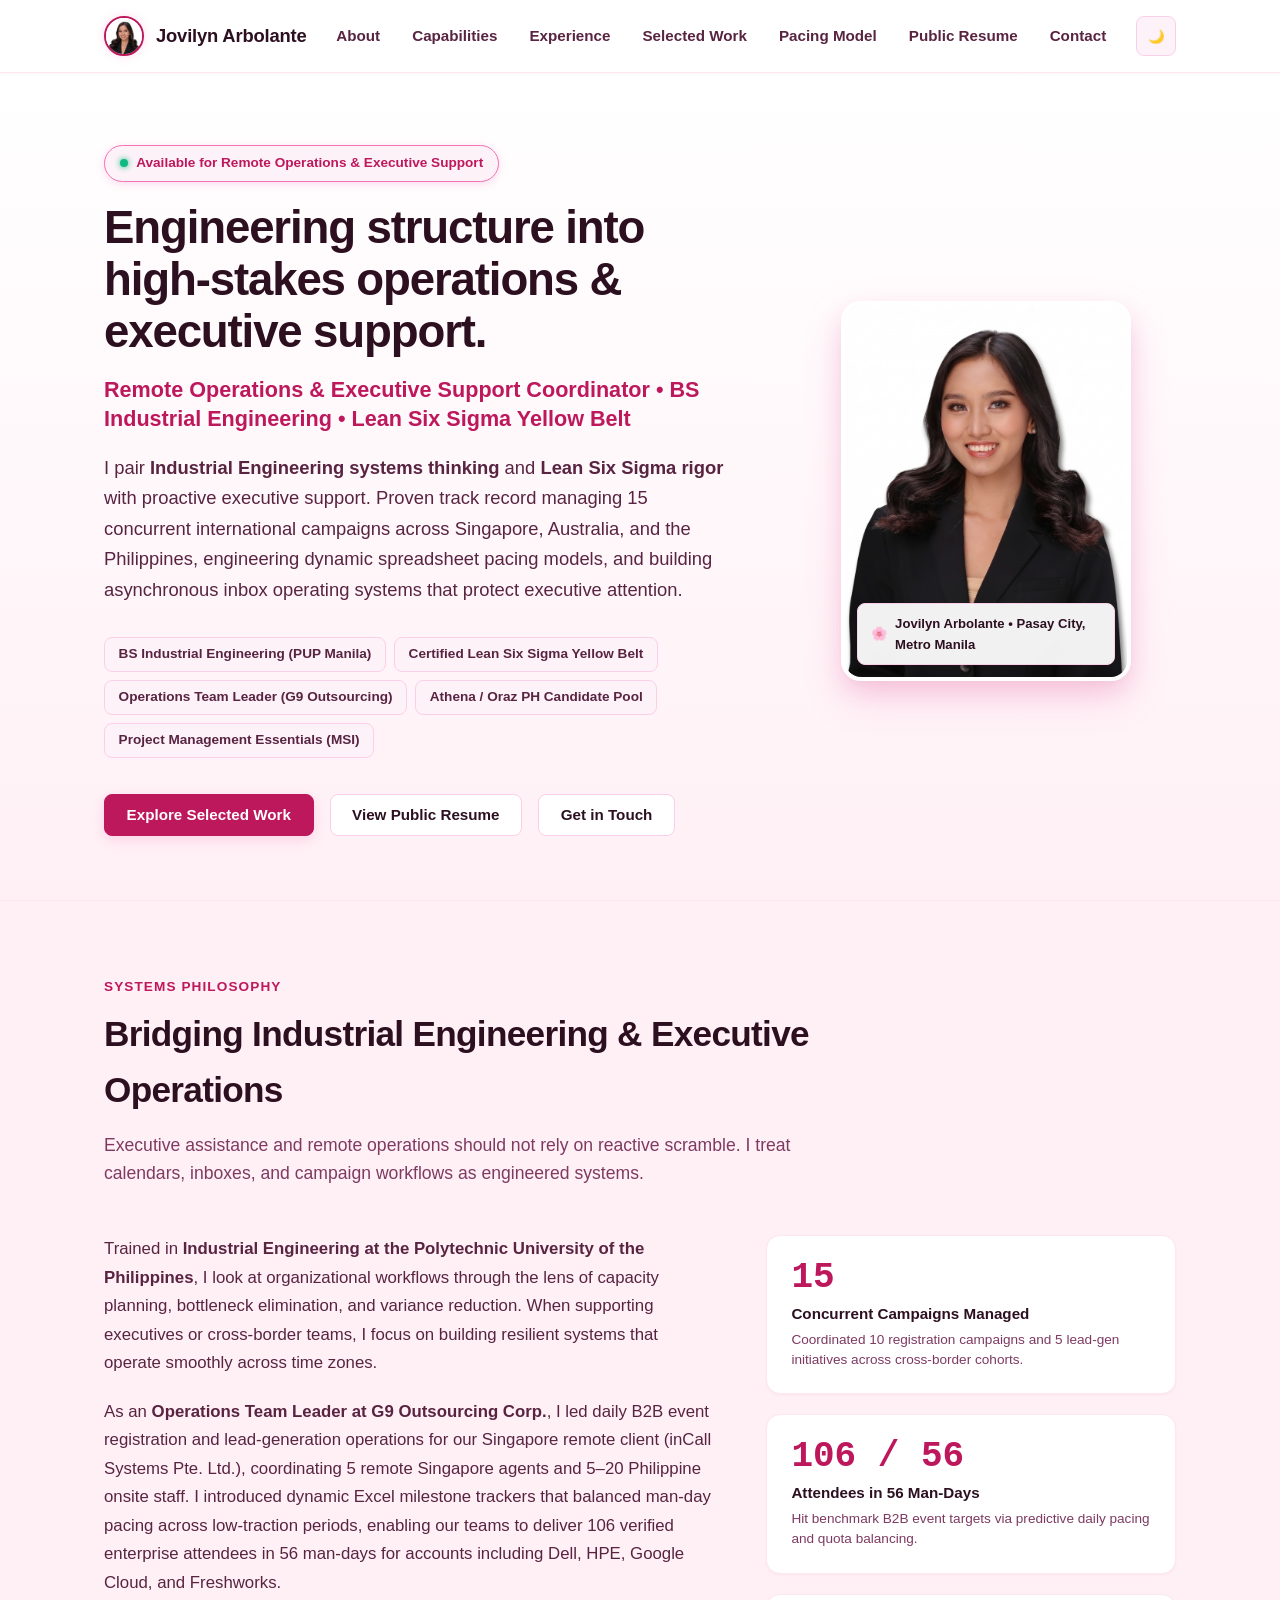
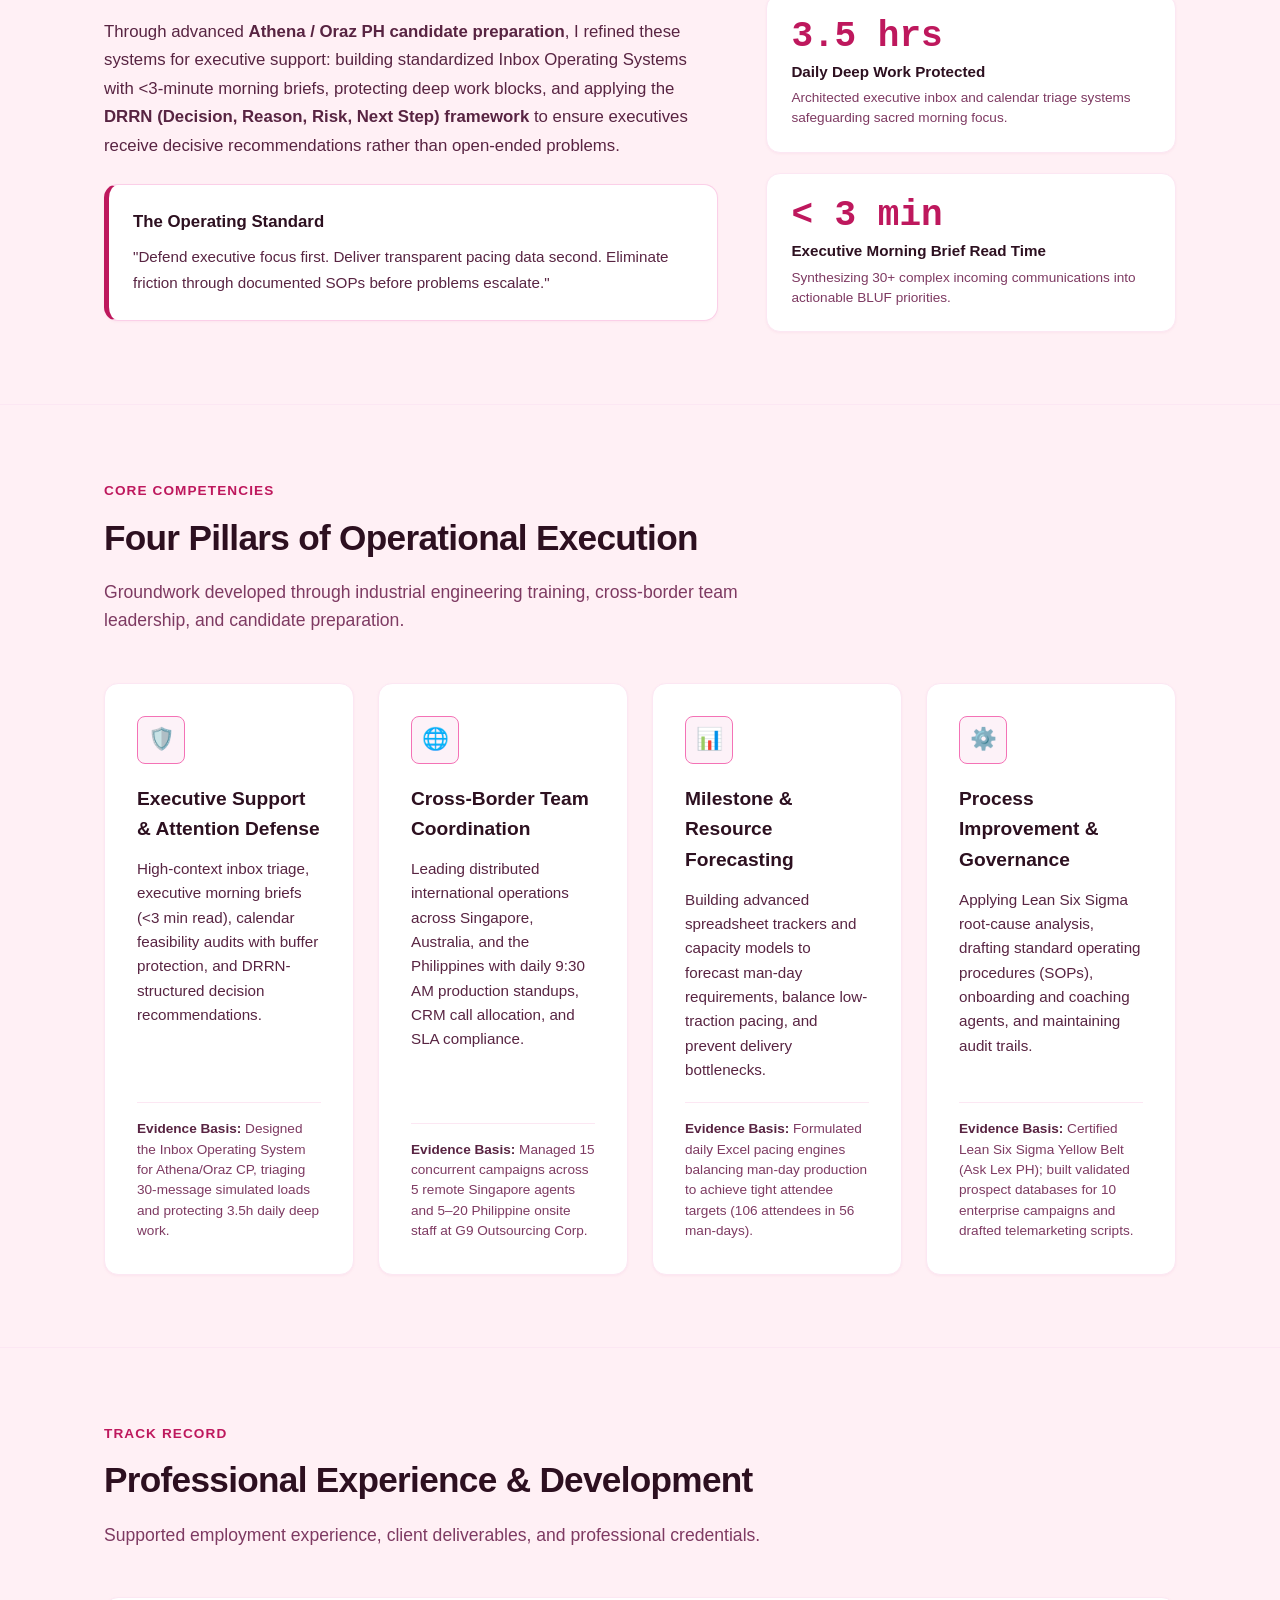
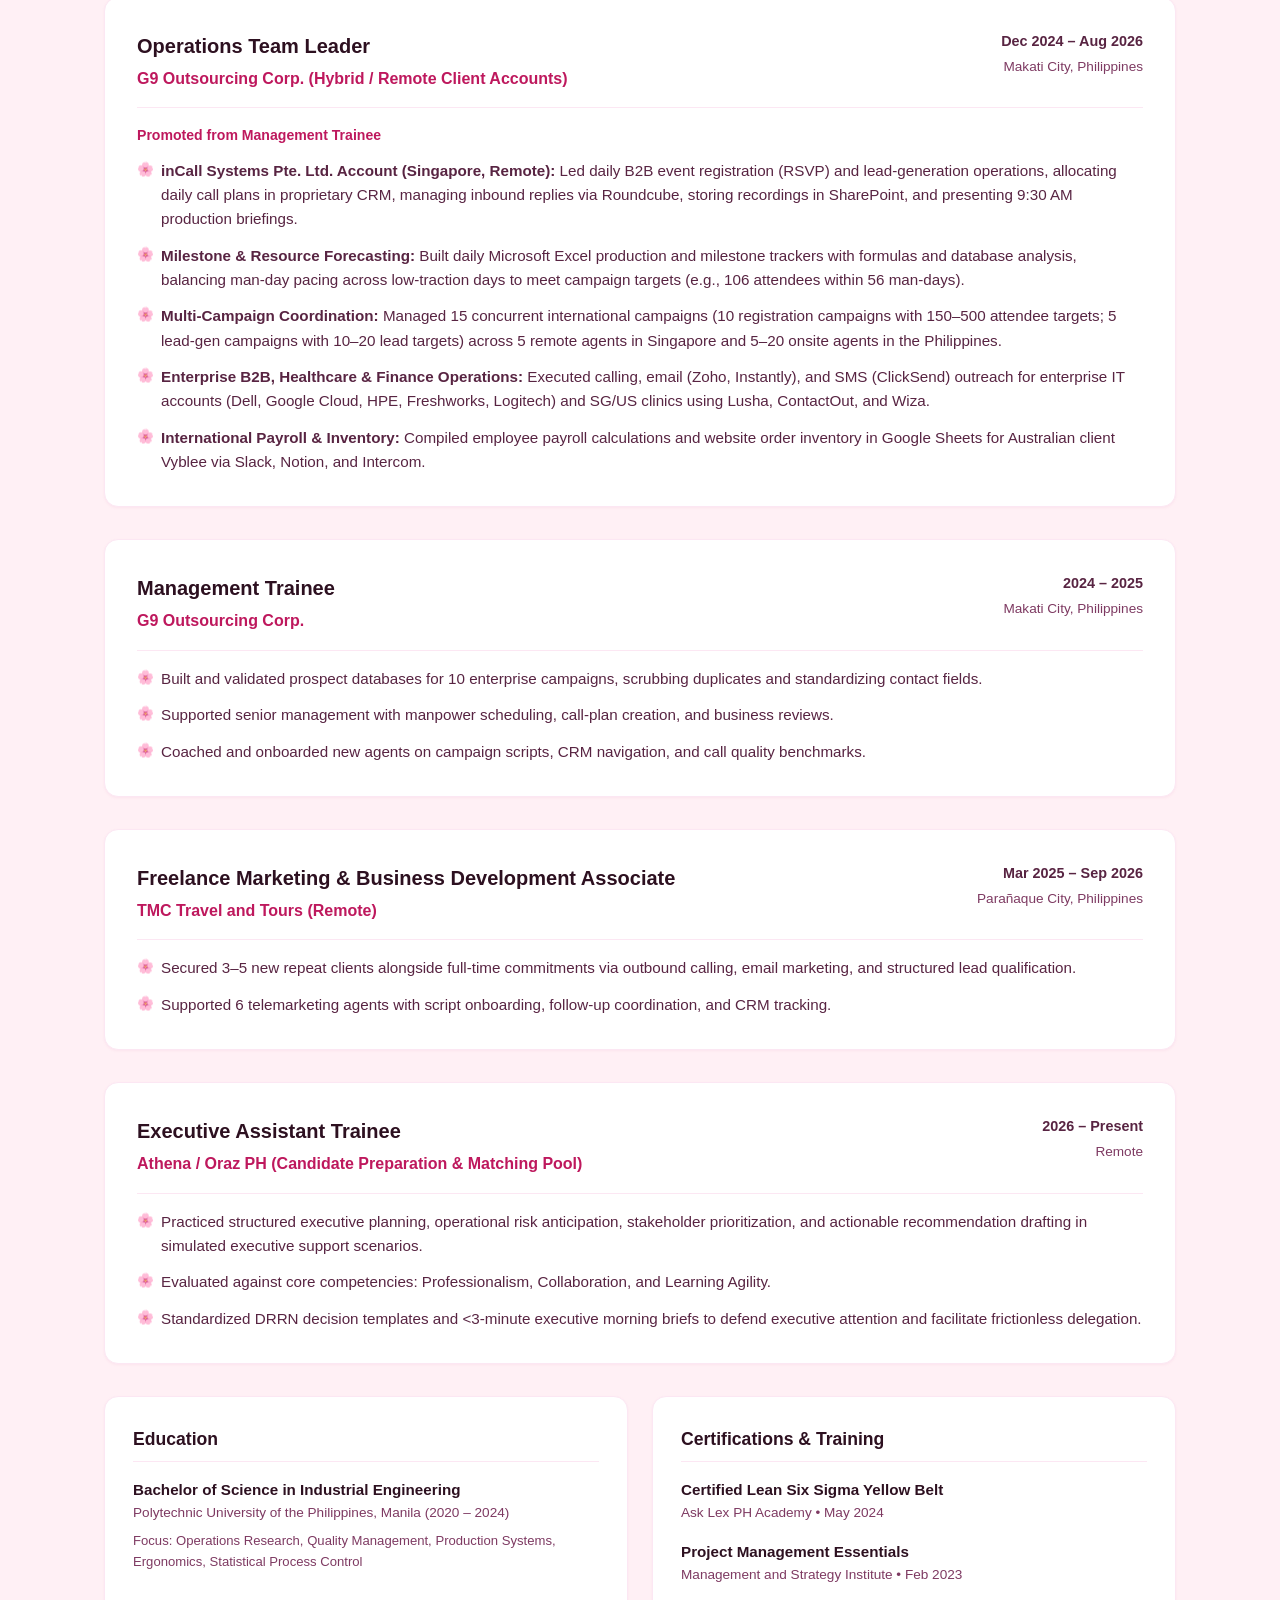
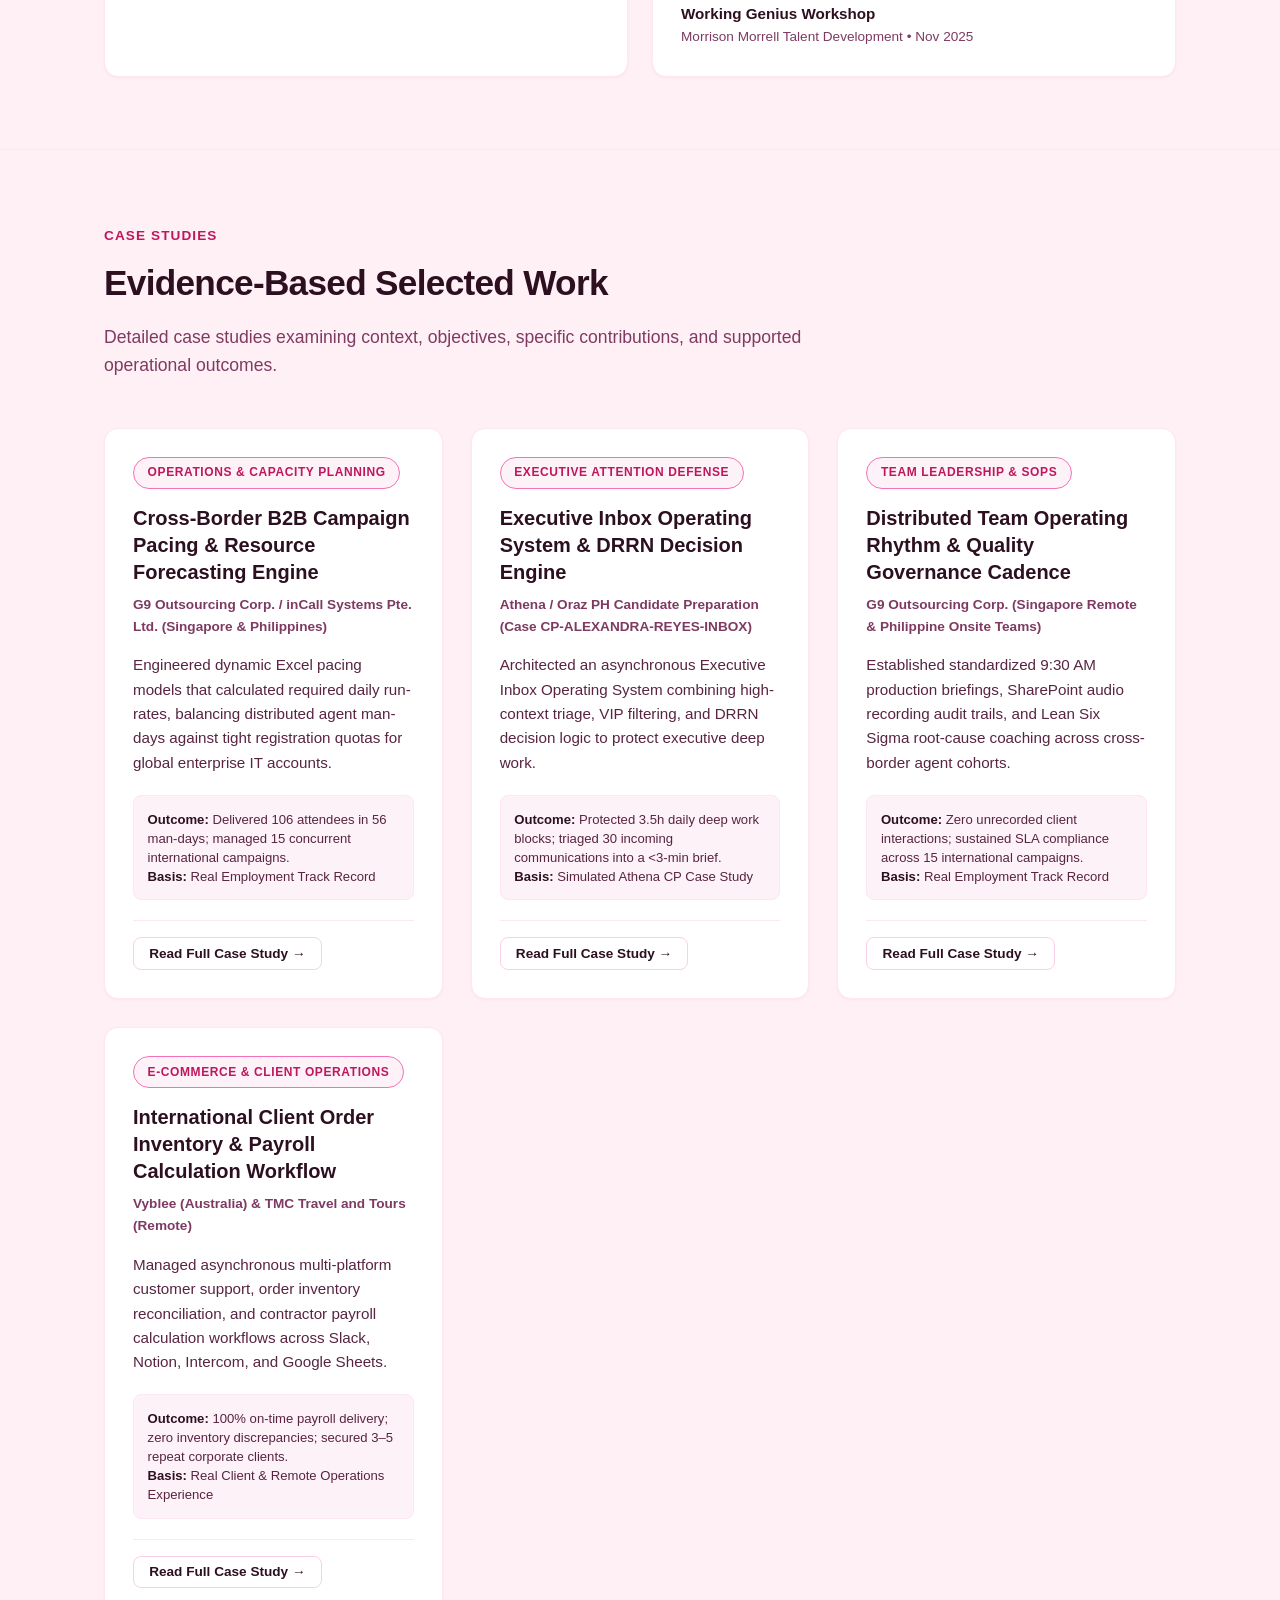
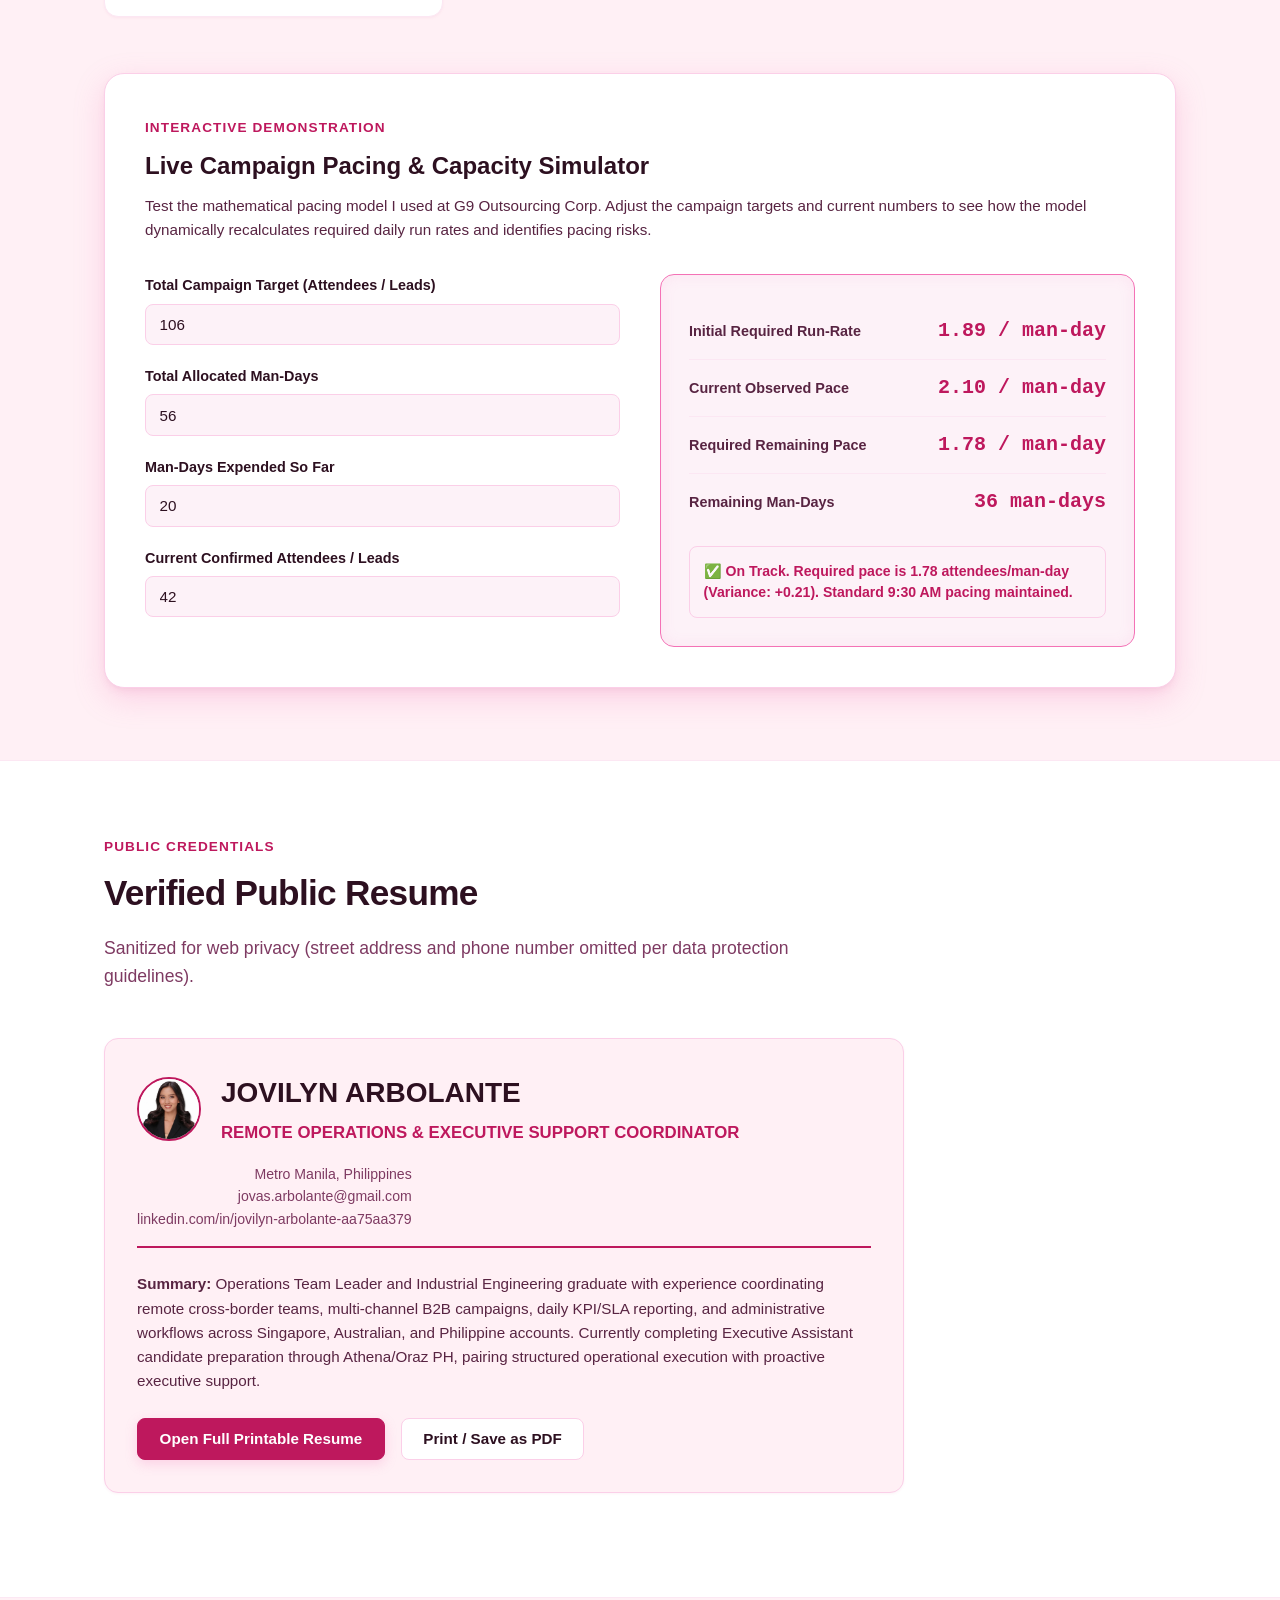
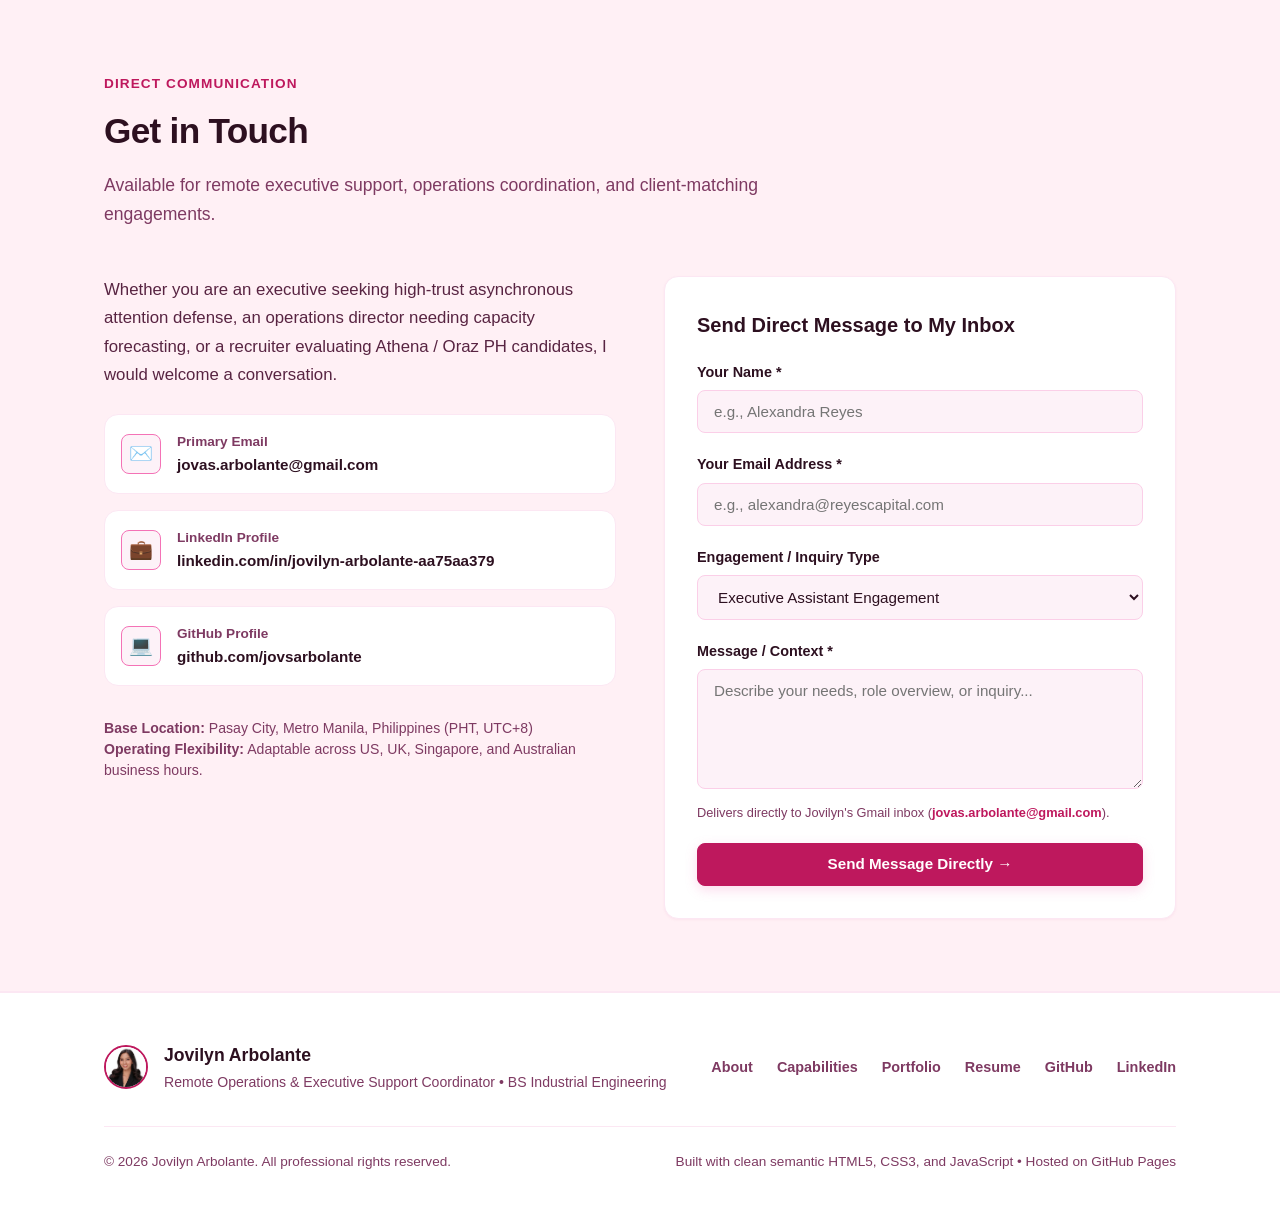
==== commit 8d7c0f83: "fix: integrate FormSubmit direct inbox email delivery with real-time feedback" ====
--- a/index.html
+++ b/index.html
@@ -617,21 +617,28 @@
             </div>
           </div>
 
-          <!-- Interactive Inquiry Composer -->
+          <!-- Direct Inbox Form (FormSubmit Powered) -->
           <div class="contact-form-wrap">
-            <form id="inquiry-form" class="contact-form" novalidate>
+            <form id="inquiry-form" class="contact-form" action="https://formsubmit.co/jovas.arbolante@gmail.com" method="POST" novalidate>
+              <!-- FormSubmit Configuration -->
+              <input type="hidden" name="_captcha" value="false">
+              <input type="hidden" name="_template" value="table">
+              <input type="hidden" name="_subject" id="form-subject" value="New Direct Inquiry from jovsarbolante.github.io">
+              <!-- Honeypot anti-spam -->
+              <input type="text" name="_honey" style="display:none">
+
               <h3 style="font-size: 1.25rem; font-weight: 750; margin-bottom: 1.25rem; color: var(--text-primary);">
-                Compose Direct Message
+                Send Direct Message to My Inbox
               </h3>
 
               <div class="form-group">
                 <label for="sender_name">Your Name *</label>
-                <input type="text" id="sender_name" name="sender_name" required placeholder="e.g., Alexandra Reyes">
+                <input type="text" id="sender_name" name="name" required placeholder="e.g., Alexandra Reyes">
               </div>
 
               <div class="form-group">
                 <label for="sender_email">Your Email Address *</label>
-                <input type="email" id="sender_email" name="sender_email" required placeholder="e.g., alexandra@reyescapital.com">
+                <input type="email" id="sender_email" name="email" required placeholder="e.g., alexandra@reyescapital.com">
               </div>
 
               <div class="form-group">
@@ -648,11 +655,11 @@
               <div class="form-group">
                 <label for="message">Message / Context *</label>
                 <textarea id="message" name="message" rows="4" required placeholder="Describe your needs, role overview, or inquiry..."></textarea>
-                <div class="form-help">Submitting formats your note into your email client directed to jovas.arbolante@gmail.com.</div>
-              </div>
-
-              <button type="submit" class="btn btn-primary" style="width: 100%;">
-                Send Inquiry via Email →
+                <div class="form-help">Delivers directly to Jovilyn's Gmail inbox (<span style="color: var(--brand-primary); font-weight: 600;">jovas.arbolante@gmail.com</span>).</div>
+              </div>
+
+              <button type="submit" id="submit-btn" class="btn btn-primary" style="width: 100%;">
+                <span id="submit-btn-text">Send Message Directly →</span>
               </button>
 
               <div id="form-status-box" class="form-status" role="alert" aria-live="polite"></div>
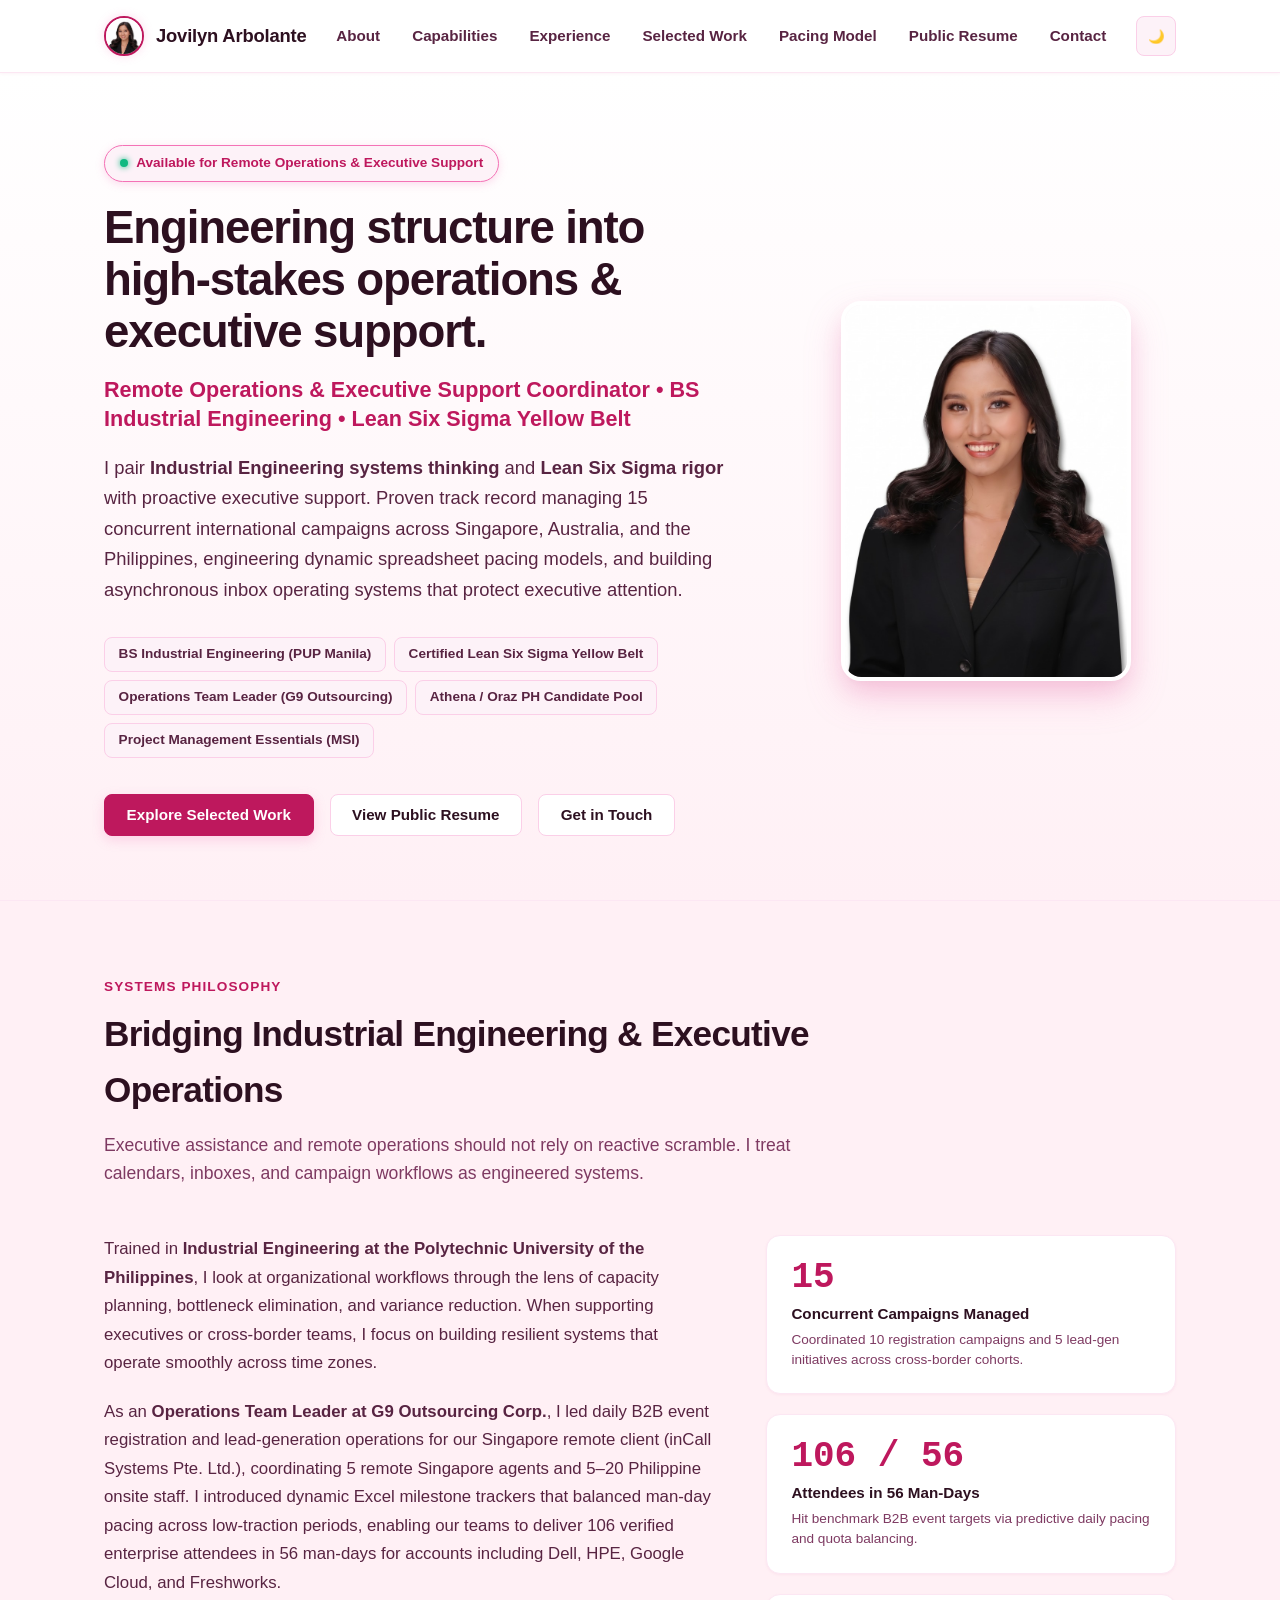
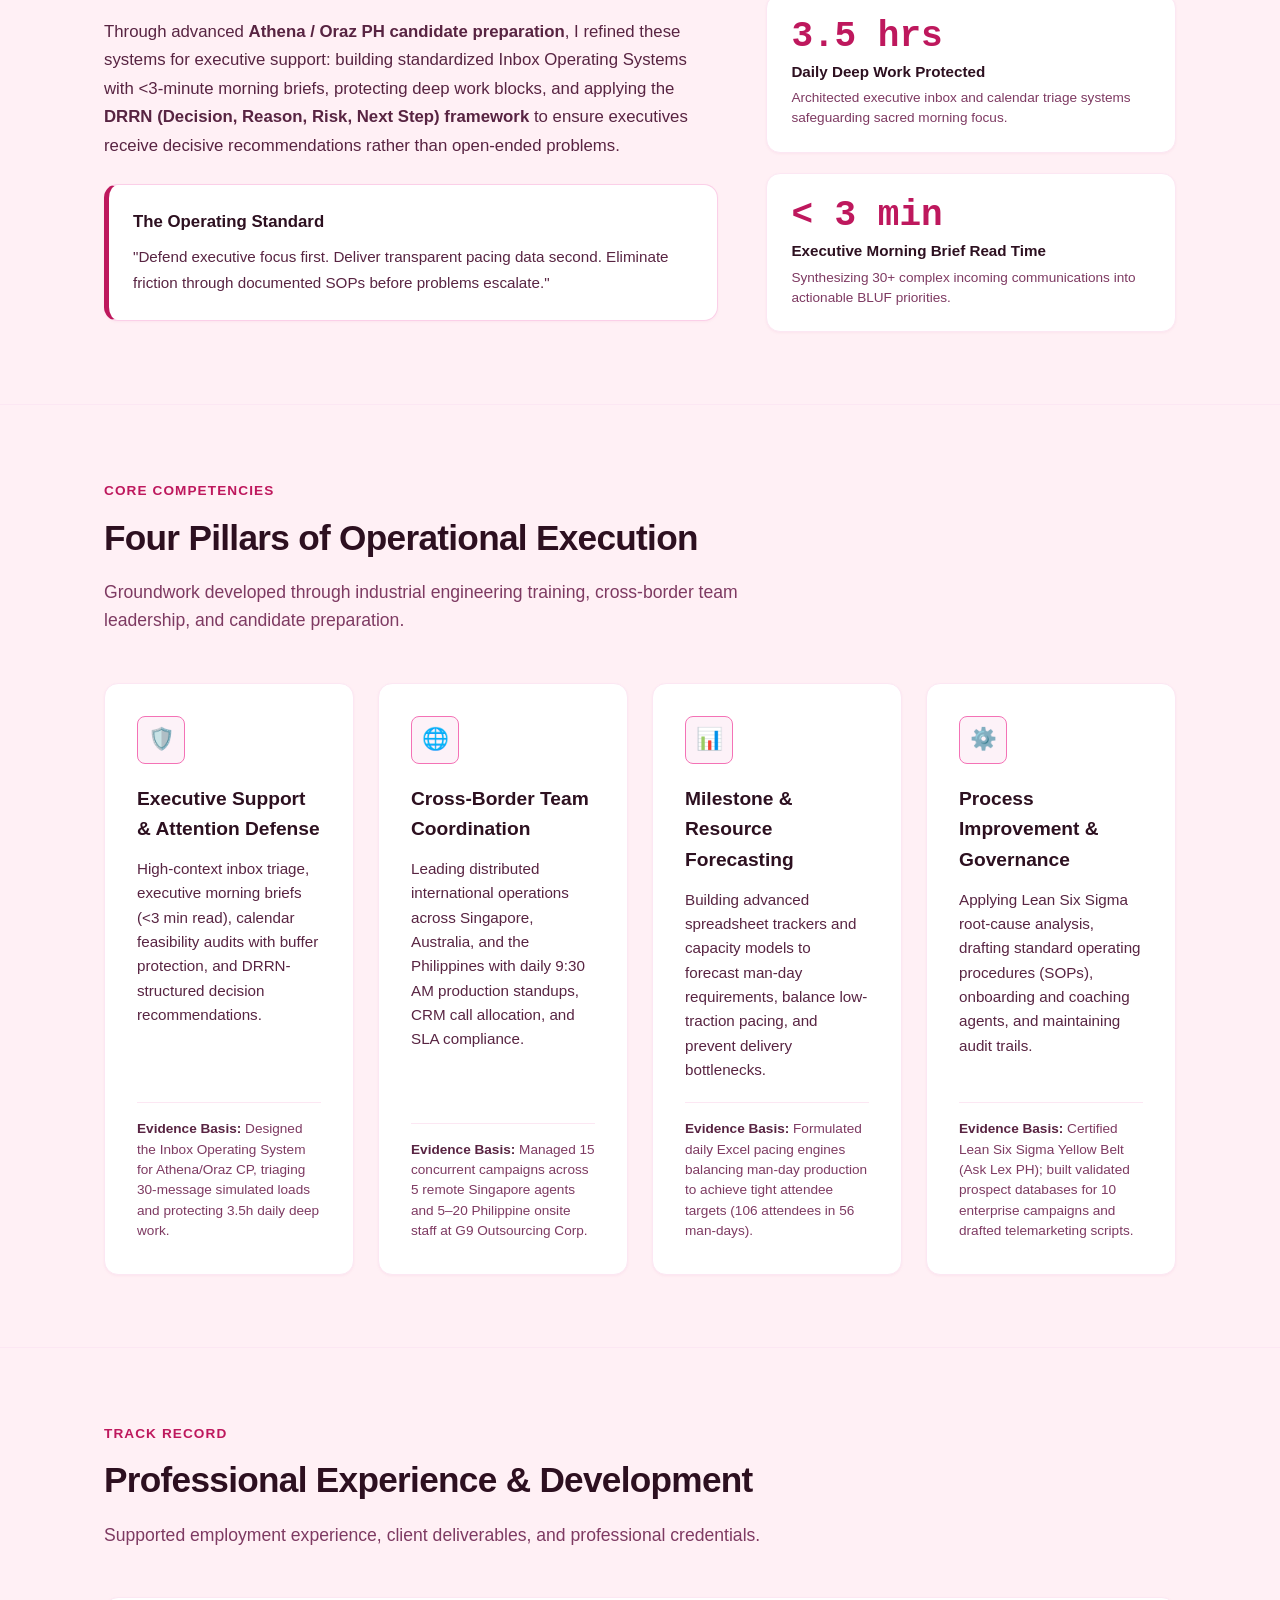
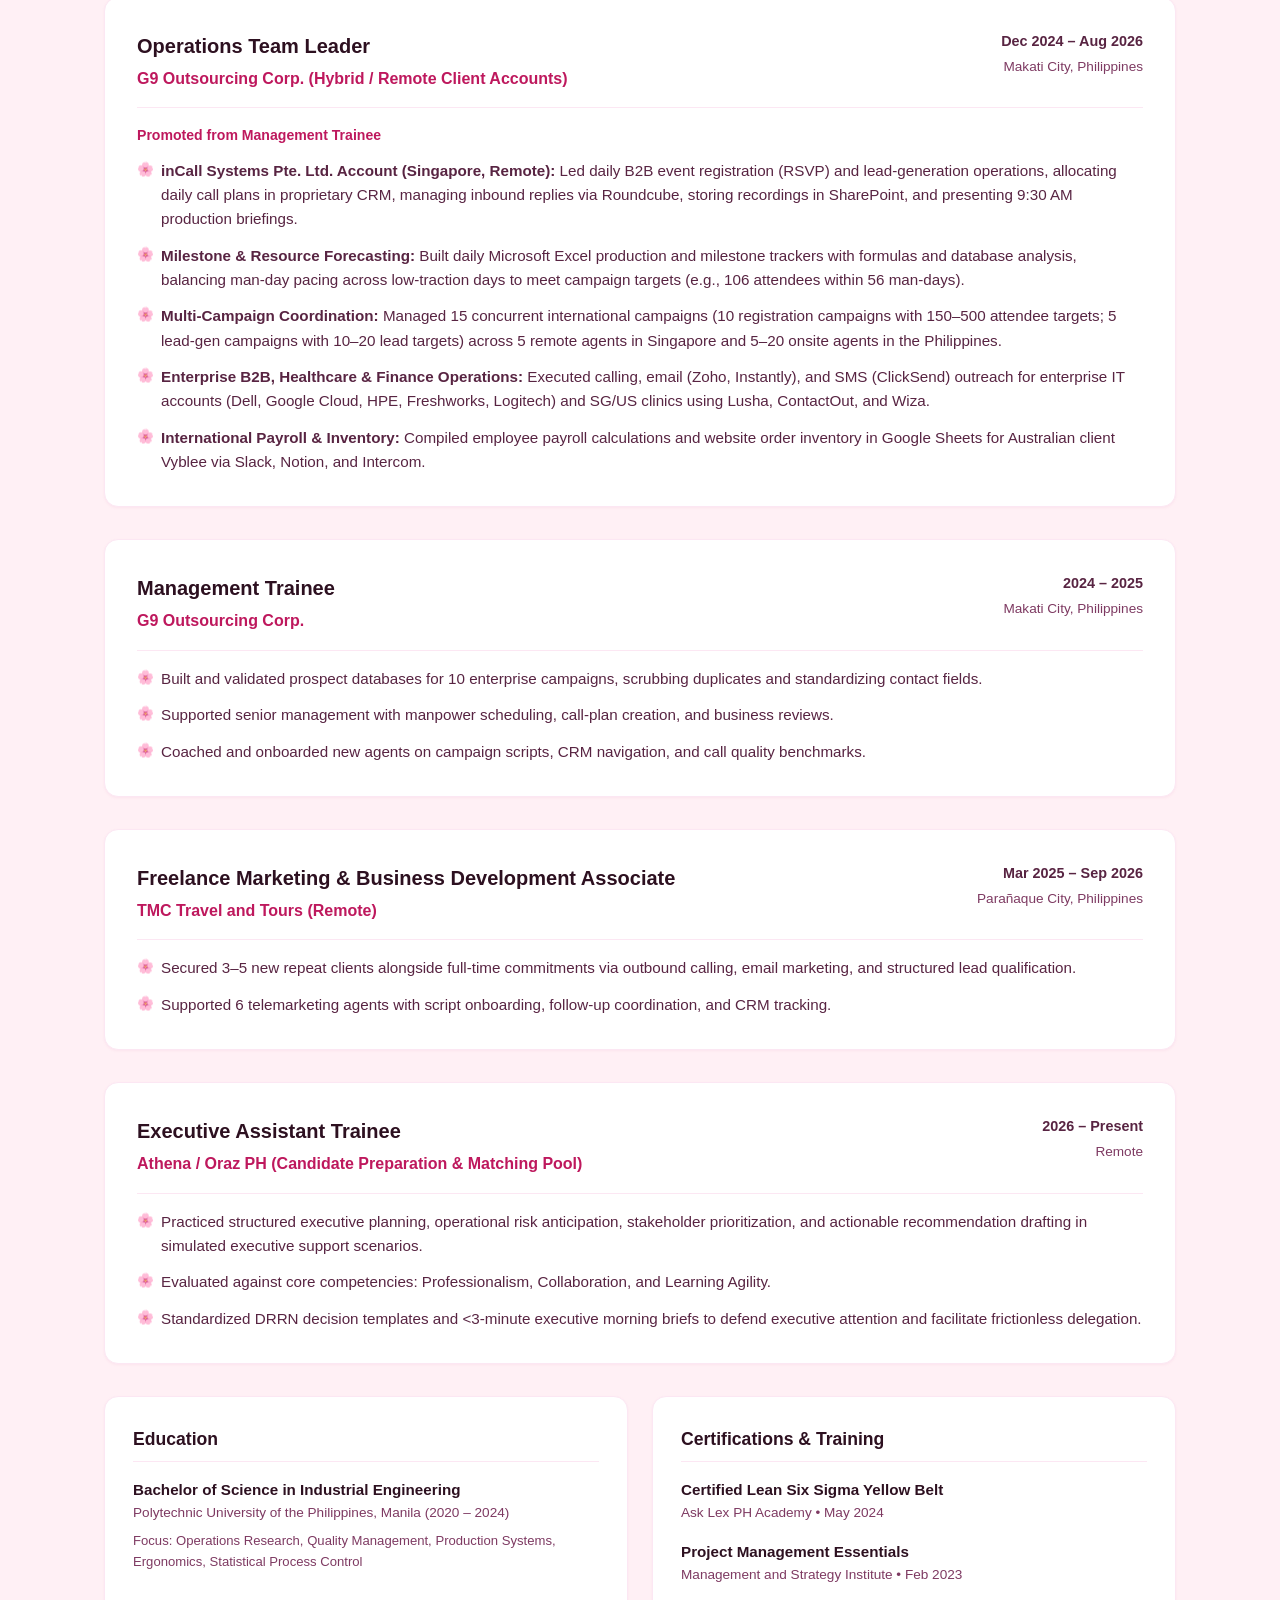
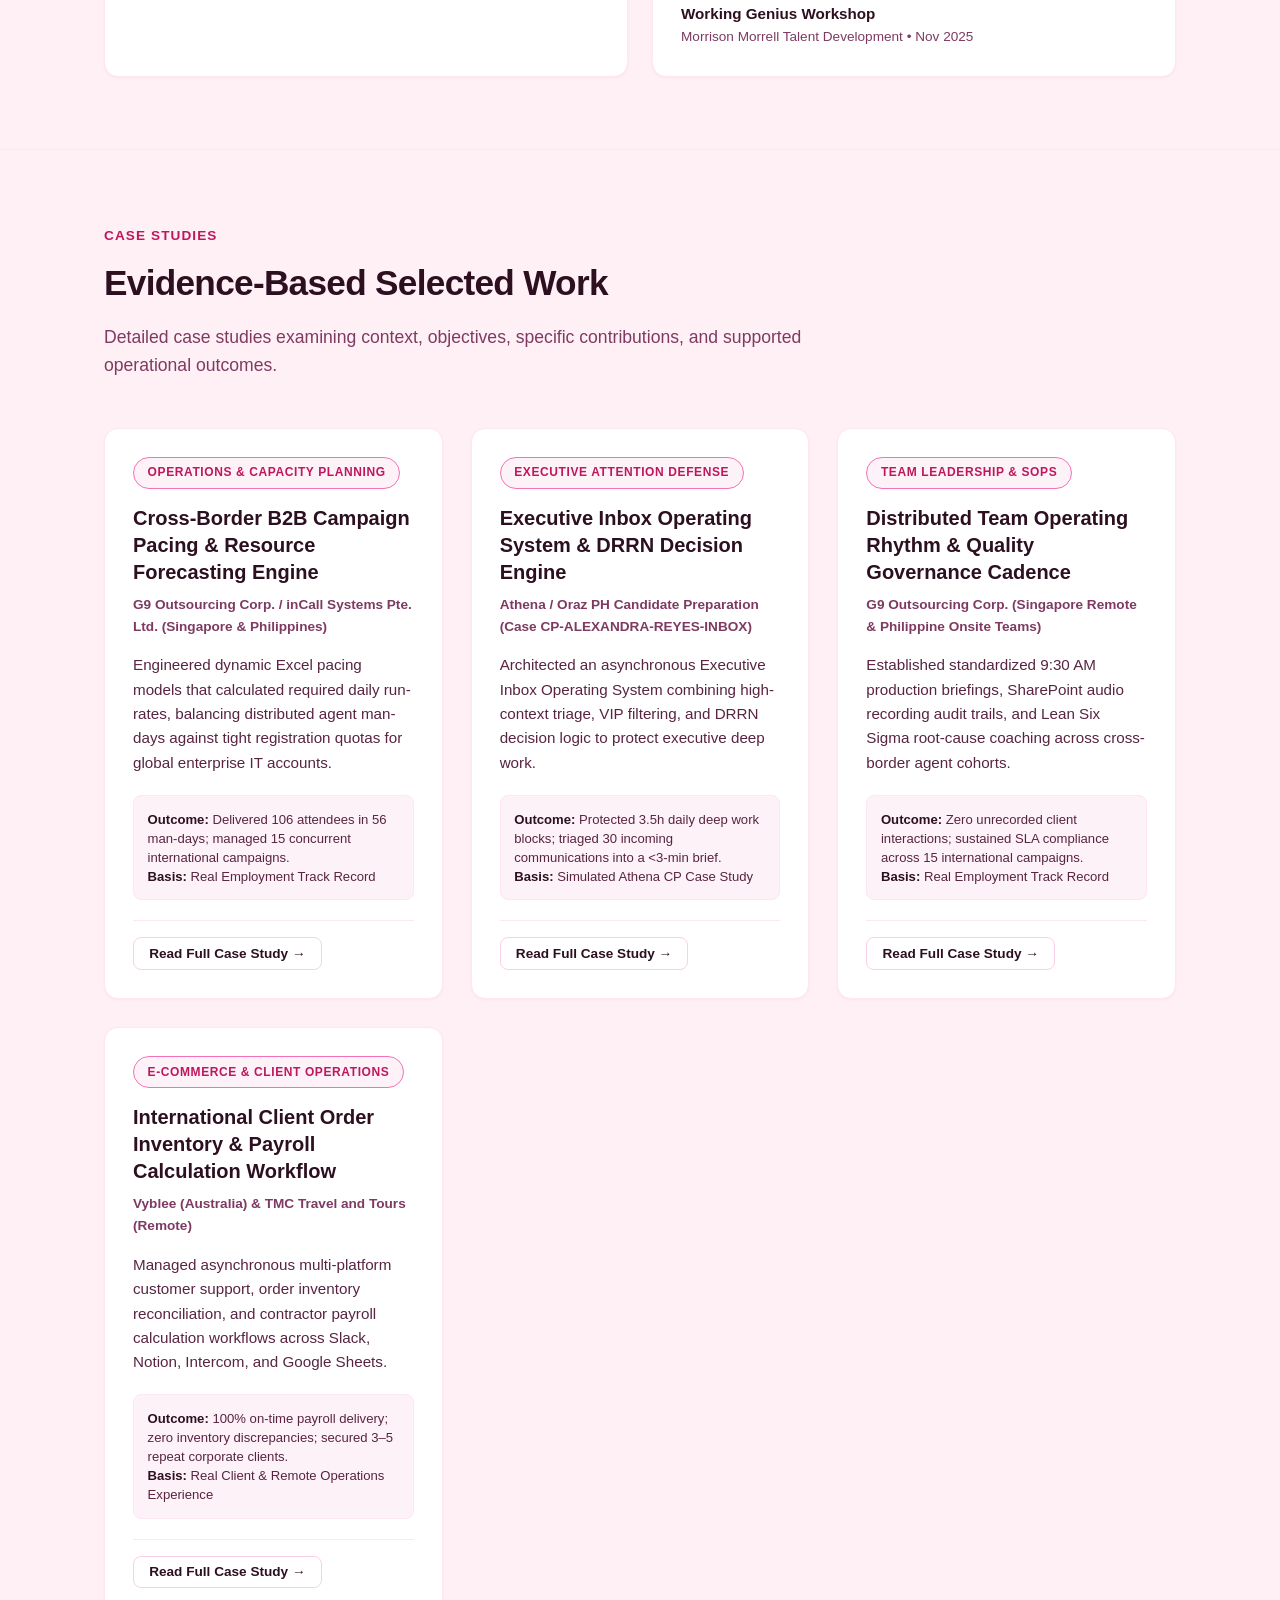
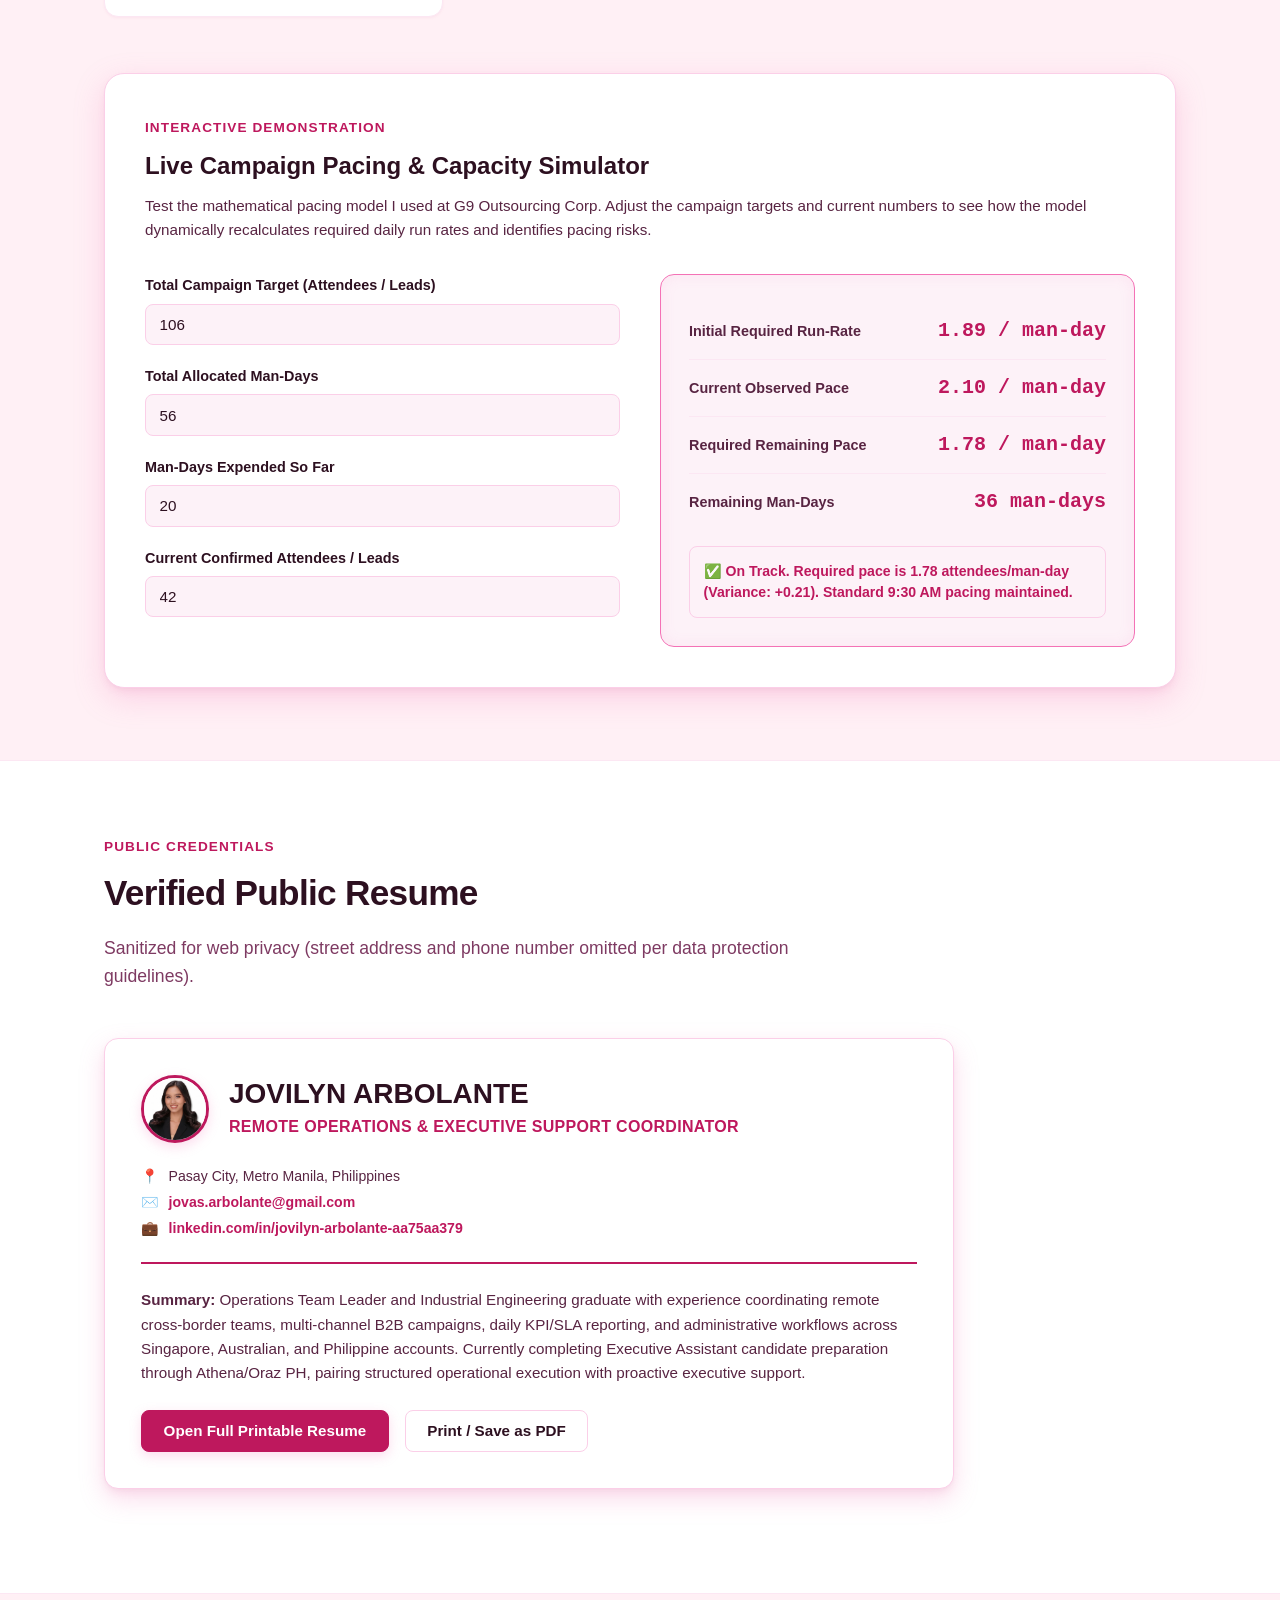
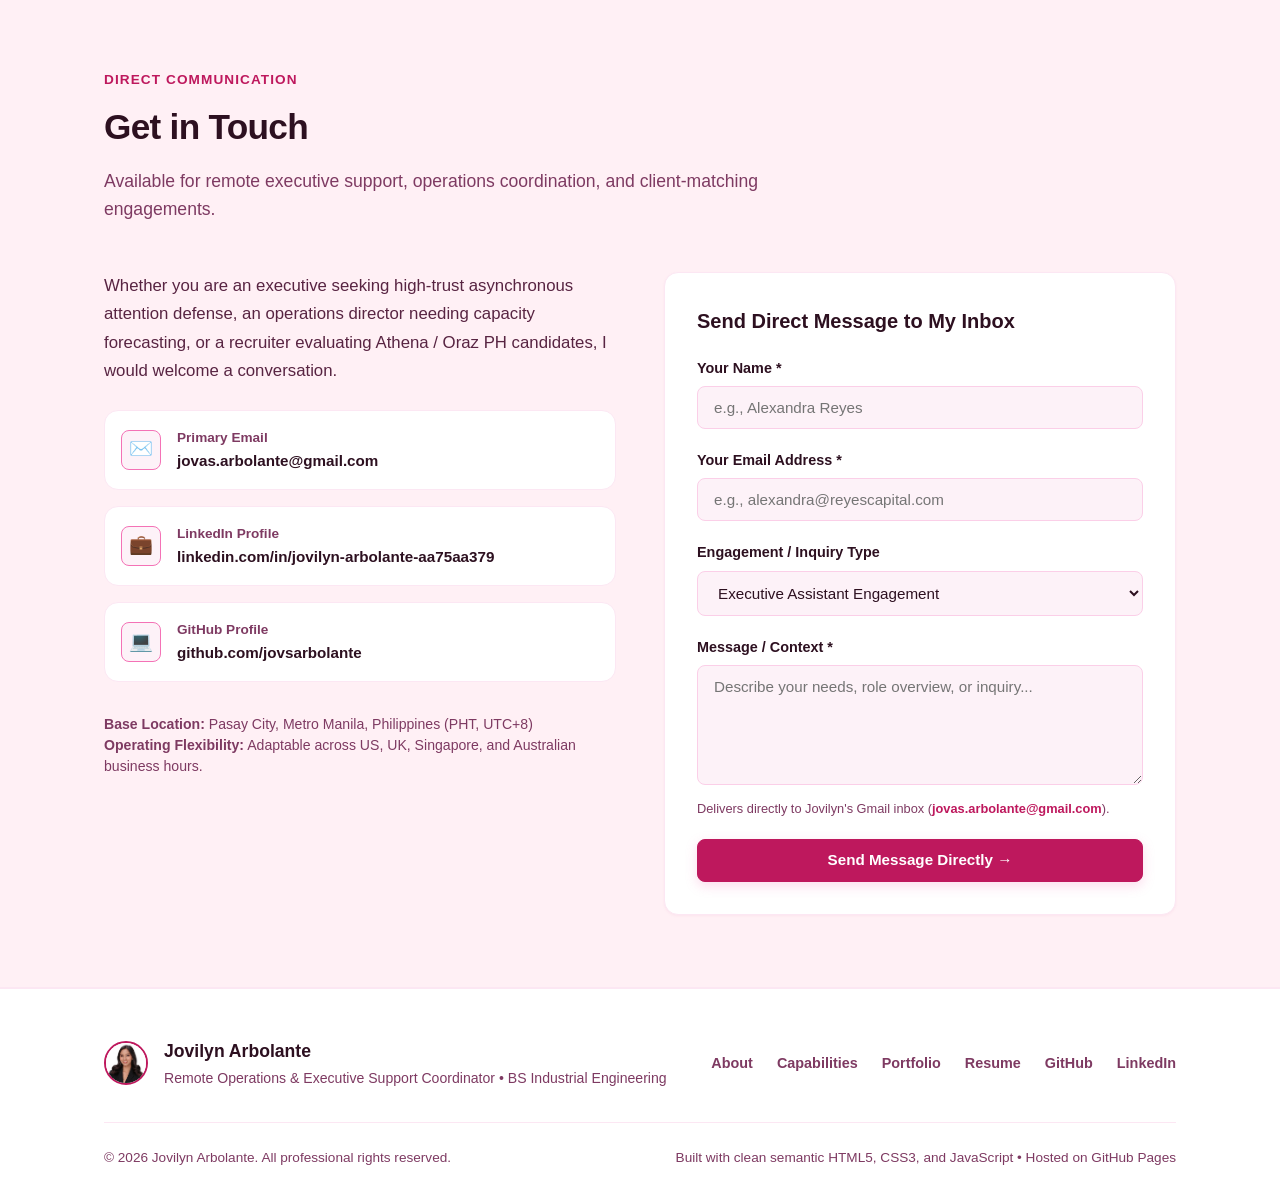
==== commit 6f78fbcd: "fix: align contact items in verified public resume and remove badge overlay from hero photo" ====
--- a/index.html
+++ b/index.html
@@ -126,10 +126,6 @@
           <div class="hero-media-wrap">
             <div class="hero-photo-card">
               <img src="assets/jovilyn-arbolante.jpg" alt="Portrait of Jovilyn Arbolante, Remote Operations & Executive Support Coordinator" class="hero-portrait-img">
-              <div class="hero-photo-badge">
-                <span aria-hidden="true">🌸</span>
-                <span>Jovilyn Arbolante • Pasay City, Metro Manila</span>
-              </div>
             </div>
           </div>
         </div>
@@ -540,19 +536,28 @@
           </p>
         </div>
 
-        <div style="background: var(--bg-primary); border: 1px solid var(--border-strong); border-radius: var(--radius-md); padding: 2rem; max-width: 800px; margin-bottom: 2rem; box-shadow: var(--shadow-sm);">
-          <div style="display: flex; justify-content: space-between; align-items: flex-start; flex-wrap: wrap; gap: 1rem; border-bottom: 2px solid var(--brand-primary); padding-bottom: 1rem; margin-bottom: 1.5rem;">
-            <div style="display: flex; align-items: center; gap: 1.25rem;">
-              <img src="assets/jovilyn-arbolante.jpg" alt="" style="width: 64px; height: 64px; border-radius: 50%; object-fit: cover; object-position: center 15%; border: 2px solid var(--brand-primary);">
+        <div class="resume-preview-card">
+          <div class="resume-preview-header">
+            <div class="resume-preview-id">
+              <img src="assets/jovilyn-arbolante.jpg" alt="" class="resume-preview-photo">
               <div>
-                <h3 style="font-size: 1.75rem; font-weight: 850; color: var(--text-primary); margin-bottom: 0.25rem;">JOVILYN ARBOLANTE</h3>
-                <div style="font-weight: 700; color: var(--brand-primary); font-size: 1.05rem;">REMOTE OPERATIONS &amp; EXECUTIVE SUPPORT COORDINATOR</div>
-              </div>
-            </div>
-            <div style="font-size: 0.88rem; color: var(--text-muted); text-align: right;">
-              <div>Metro Manila, Philippines</div>
-              <div>jovas.arbolante@gmail.com</div>
-              <div>linkedin.com/in/jovilyn-arbolante-aa75aa379</div>
+                <h3 style="font-size: 1.75rem; font-weight: 850; color: var(--text-primary); margin-bottom: 0.25rem; line-height: 1.15;">JOVILYN ARBOLANTE</h3>
+                <div style="font-weight: 750; color: var(--brand-primary); font-size: 1rem; letter-spacing: 0.02em;">REMOTE OPERATIONS &amp; EXECUTIVE SUPPORT COORDINATOR</div>
+              </div>
+            </div>
+            <div class="resume-preview-meta">
+              <div class="resume-preview-meta-item">
+                <span aria-hidden="true">📍</span>
+                <span>Pasay City, Metro Manila, Philippines</span>
+              </div>
+              <div class="resume-preview-meta-item">
+                <span aria-hidden="true">✉️</span>
+                <a href="mailto:jovas.arbolante@gmail.com">jovas.arbolante@gmail.com</a>
+              </div>
+              <div class="resume-preview-meta-item">
+                <span aria-hidden="true">💼</span>
+                <a href="https://www.linkedin.com/in/jovilyn-arbolante-aa75aa379/" target="_blank" rel="noopener noreferrer">linkedin.com/in/jovilyn-arbolante-aa75aa379</a>
+              </div>
             </div>
           </div>
 
--- a/css/style.css
+++ b/css/style.css
@@ -365,29 +365,70 @@
   display: block;
 }
 
-.hero-photo-badge {
-  position: absolute;
-  bottom: 12px;
-  left: 12px;
-  right: 12px;
-  background: rgba(255, 255, 255, 0.94);
-  backdrop-filter: blur(8px);
-  padding: 0.55rem 0.85rem;
-  border-radius: var(--radius-sm);
+/* Verified Public Resume Card & Aligned Contact Meta */
+.resume-preview-card {
+  background: var(--bg-surface);
   border: 1px solid var(--border-strong);
-  display: flex;
-  align-items: center;
-  gap: 0.5rem;
-  font-size: 0.82rem;
-  font-weight: 700;
-  color: var(--text-primary);
-  box-shadow: var(--shadow-sm);
-}
-
-[data-theme="dark"] .hero-photo-badge {
-  background: rgba(36, 14, 29, 0.94);
-  color: var(--text-primary);
-  border-color: var(--border-strong);
+  border-radius: var(--radius-md);
+  padding: 2.25rem;
+  max-width: 850px;
+  margin-bottom: 2rem;
+  box-shadow: 0 10px 25px var(--baby-pink-glow), var(--shadow-md);
+}
+
+.resume-preview-header {
+  display: flex;
+  justify-content: space-between;
+  align-items: center;
+  flex-wrap: wrap;
+  gap: 1.5rem;
+  border-bottom: 2px solid var(--brand-primary);
+  padding-bottom: 1.5rem;
+  margin-bottom: 1.5rem;
+}
+
+.resume-preview-id {
+  display: flex;
+  align-items: center;
+  gap: 1.25rem;
+}
+
+.resume-preview-photo {
+  width: 68px;
+  height: 68px;
+  border-radius: 50%;
+  object-fit: cover;
+  object-position: center 15%;
+  border: 3px solid var(--brand-primary);
+  box-shadow: 0 4px 12px var(--baby-pink-glow);
+  flex-shrink: 0;
+}
+
+.resume-preview-meta {
+  display: flex;
+  flex-direction: column;
+  gap: 0.45rem;
+  font-size: 0.88rem;
+  color: var(--text-secondary);
+}
+
+.resume-preview-meta-item {
+  display: flex;
+  align-items: center;
+  gap: 0.6rem;
+  line-height: 1.35;
+}
+
+.resume-preview-meta-item a {
+  color: var(--brand-primary);
+  text-decoration: none;
+  font-weight: 650;
+  transition: color var(--transition-fast);
+}
+
+.resume-preview-meta-item a:hover {
+  text-decoration: underline;
+  color: var(--brand-primary-hover);
 }
 
 .status-badge {
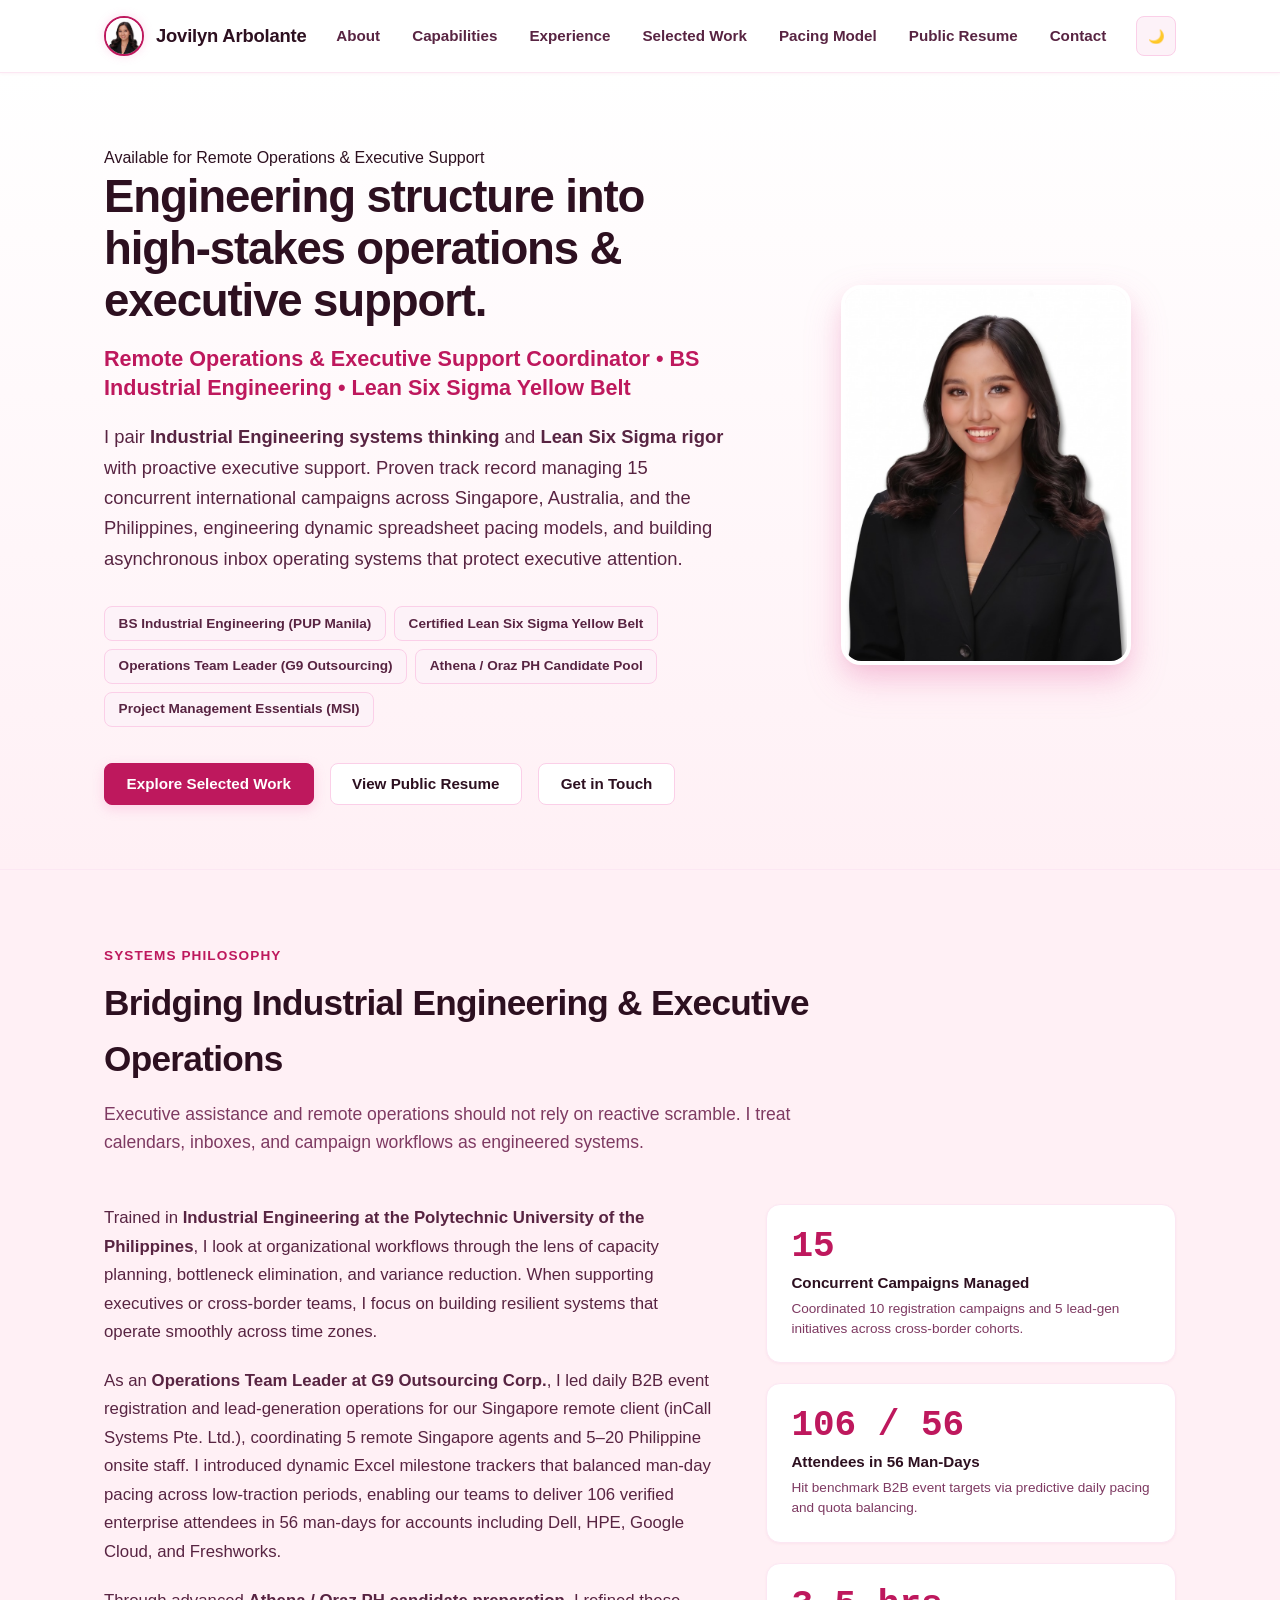
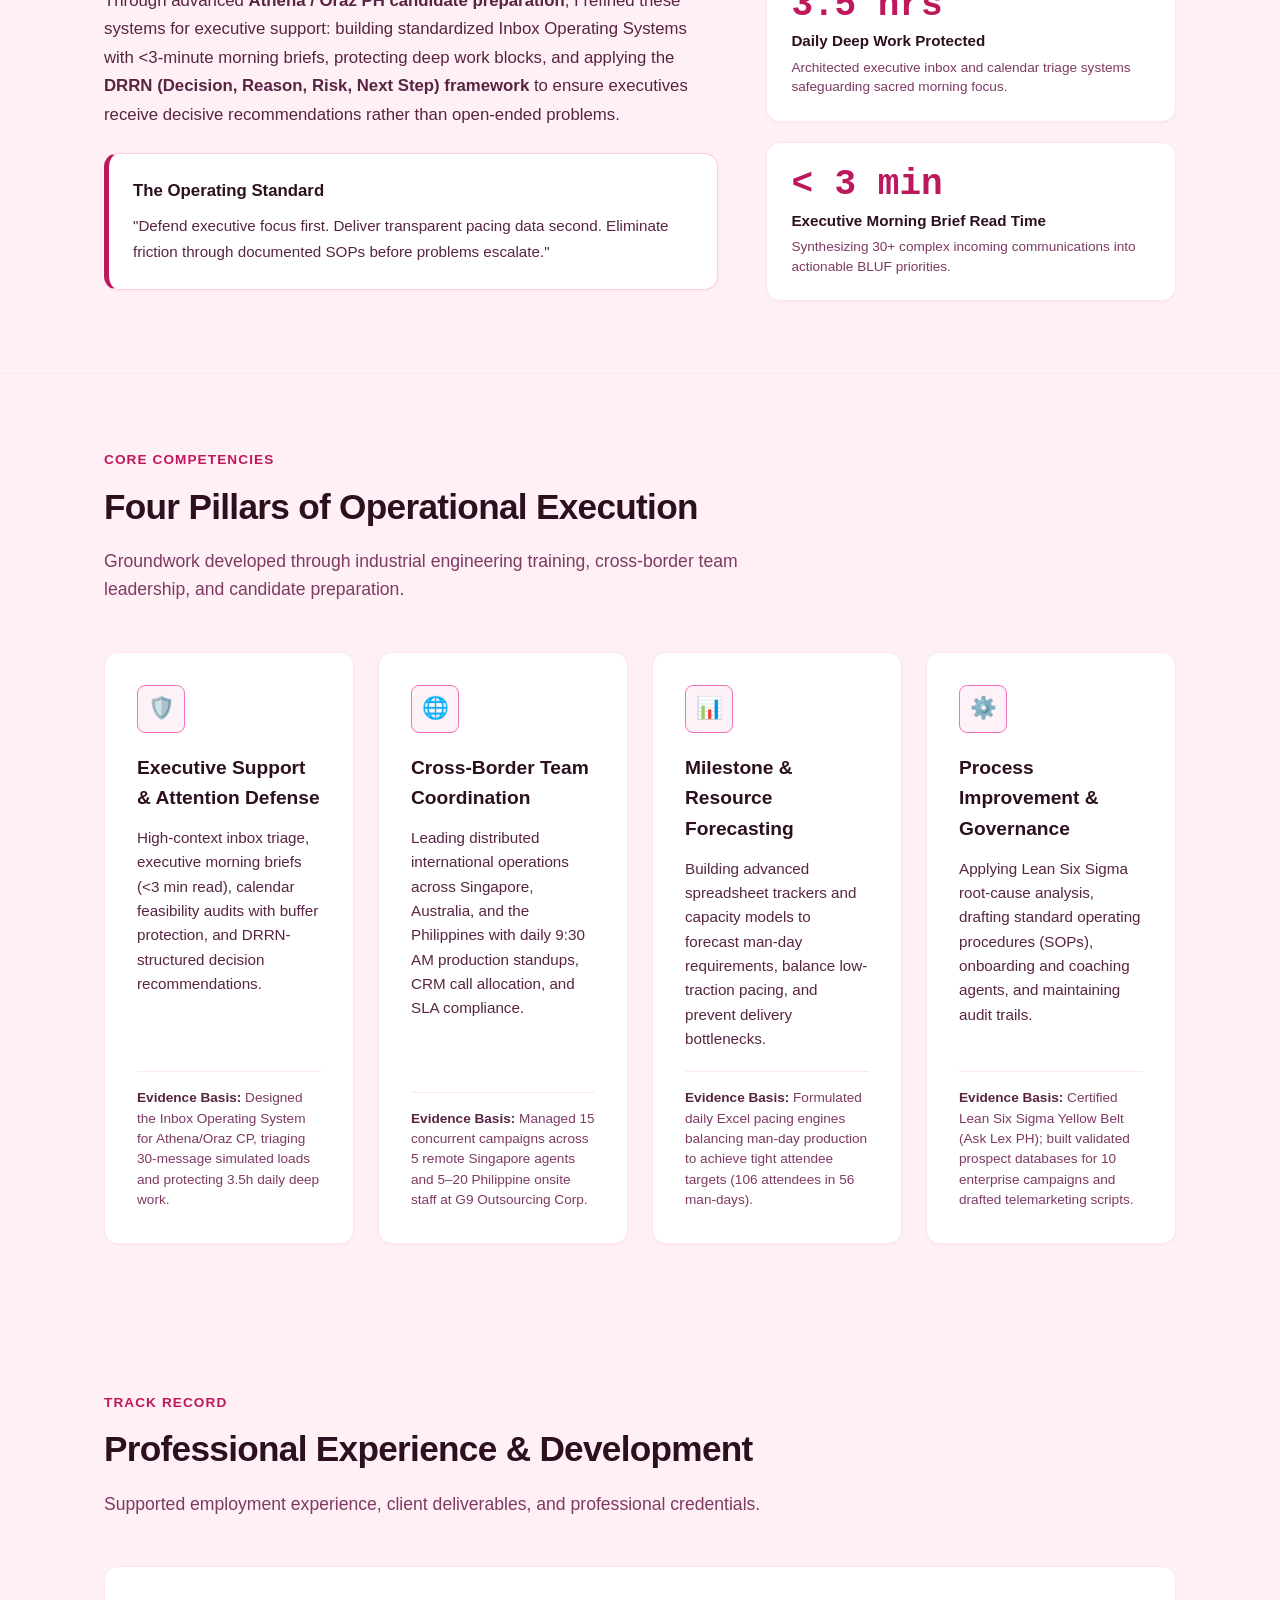
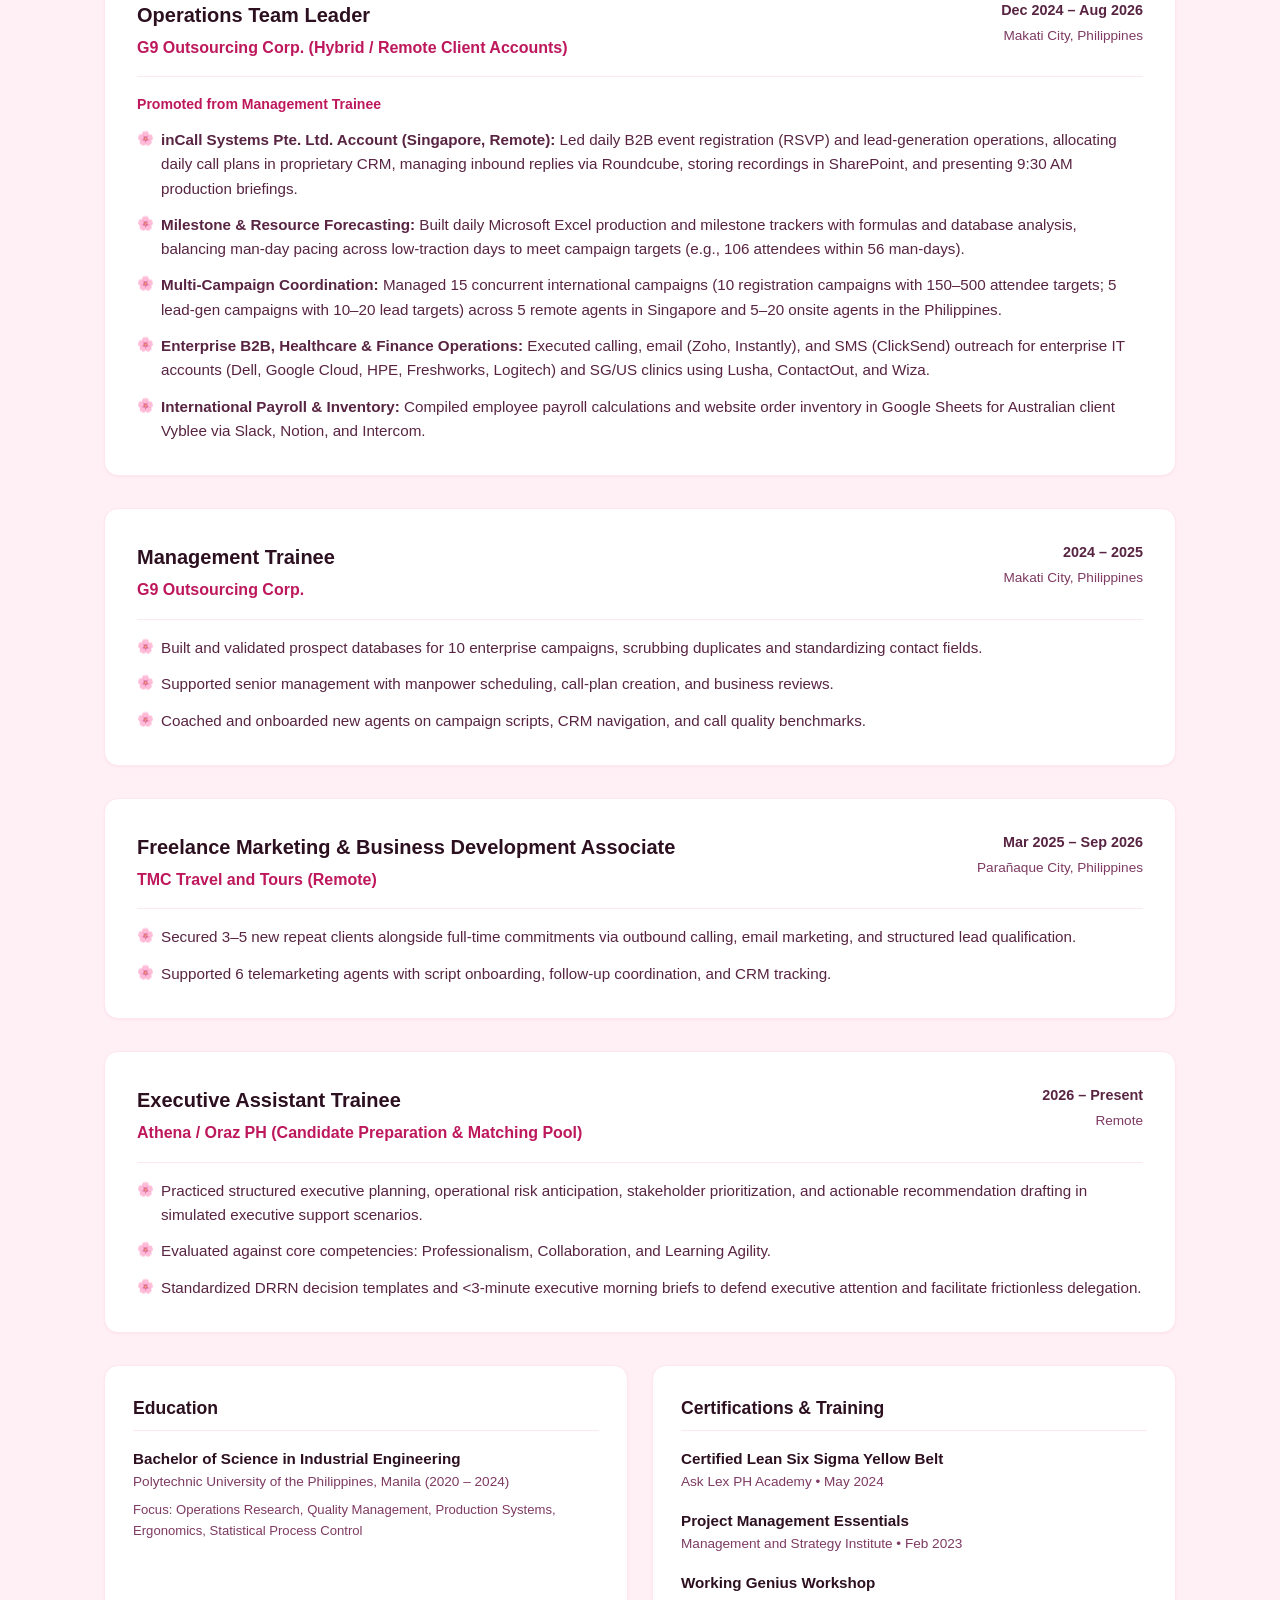
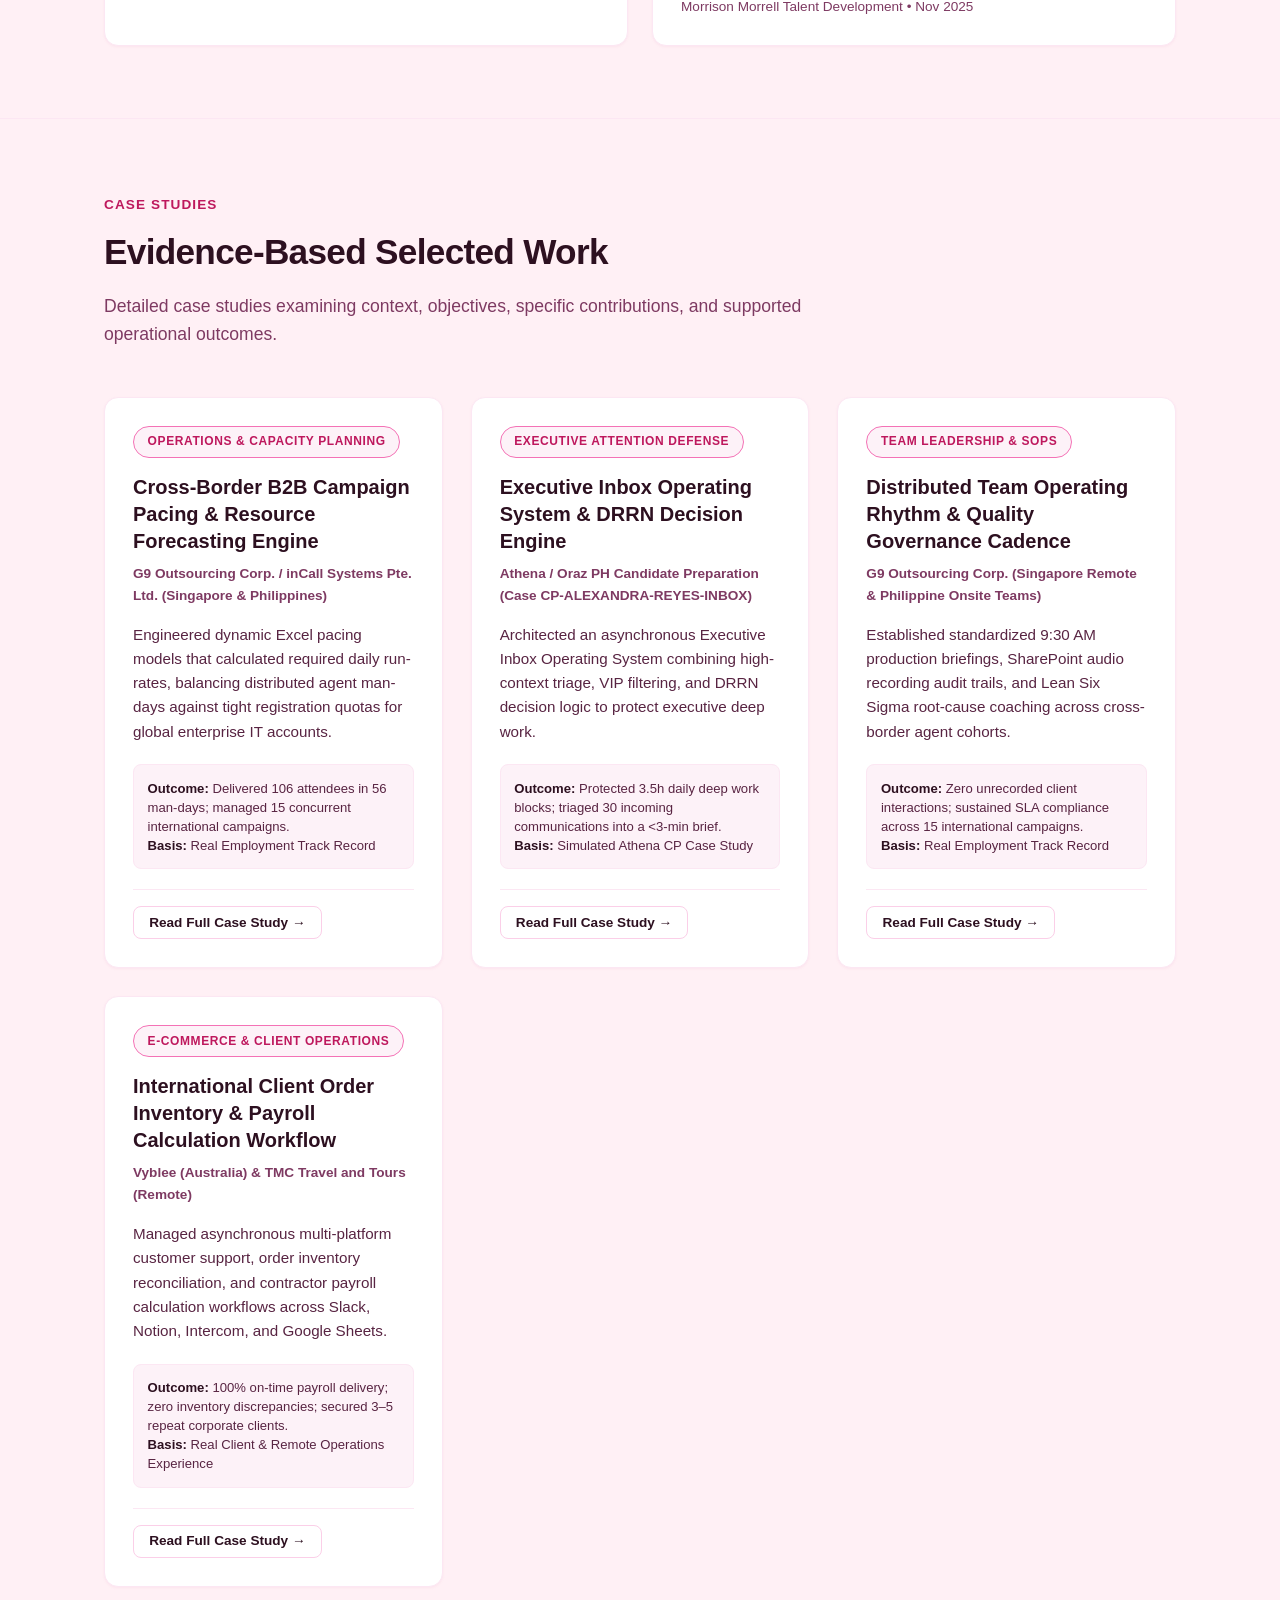
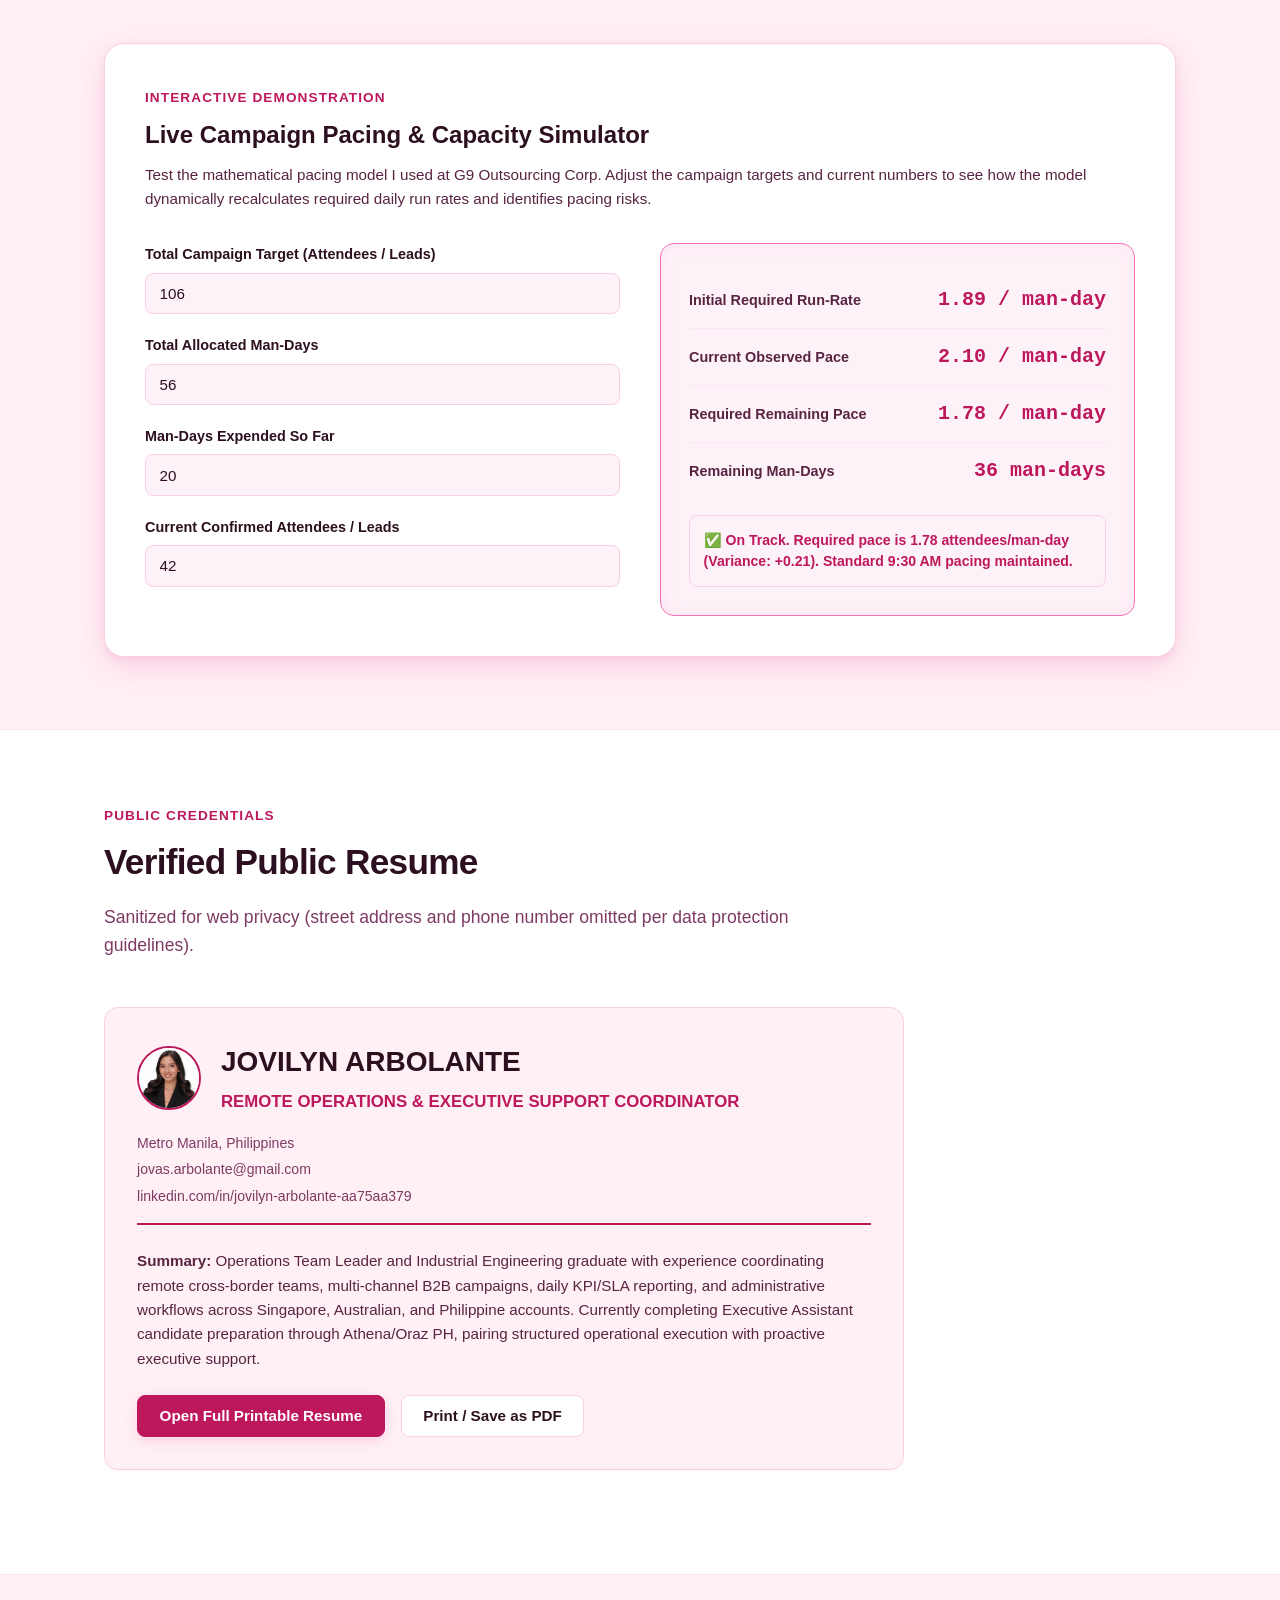
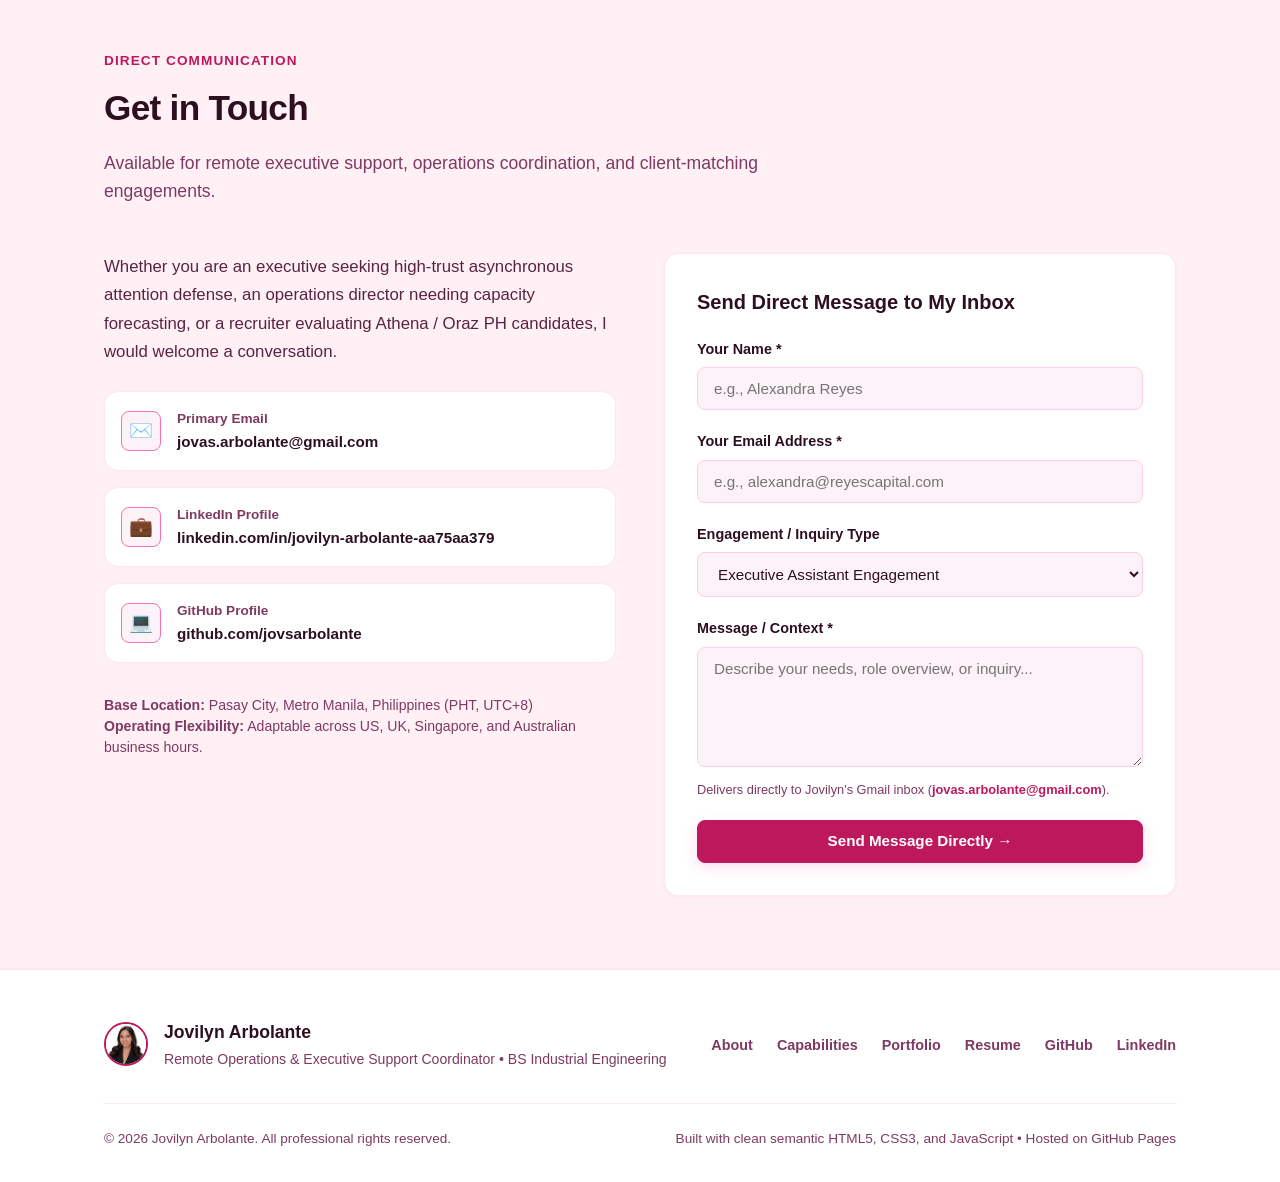
==== commit 2ef1d49e: "fix: restore original resume card and align contact lines without extra icons" ====
--- a/index.html
+++ b/index.html
@@ -536,28 +536,19 @@
           </p>
         </div>
 
-        <div class="resume-preview-card">
-          <div class="resume-preview-header">
-            <div class="resume-preview-id">
-              <img src="assets/jovilyn-arbolante.jpg" alt="" class="resume-preview-photo">
+        <div style="background: var(--bg-primary); border: 1px solid var(--border-strong); border-radius: var(--radius-md); padding: 2rem; max-width: 800px; margin-bottom: 2rem; box-shadow: var(--shadow-sm);">
+          <div style="display: flex; justify-content: space-between; align-items: flex-start; flex-wrap: wrap; gap: 1rem; border-bottom: 2px solid var(--brand-primary); padding-bottom: 1rem; margin-bottom: 1.5rem;">
+            <div style="display: flex; align-items: center; gap: 1.25rem;">
+              <img src="assets/jovilyn-arbolante.jpg" alt="" style="width: 64px; height: 64px; border-radius: 50%; object-fit: cover; object-position: center 15%; border: 2px solid var(--brand-primary);">
               <div>
-                <h3 style="font-size: 1.75rem; font-weight: 850; color: var(--text-primary); margin-bottom: 0.25rem; line-height: 1.15;">JOVILYN ARBOLANTE</h3>
-                <div style="font-weight: 750; color: var(--brand-primary); font-size: 1rem; letter-spacing: 0.02em;">REMOTE OPERATIONS &amp; EXECUTIVE SUPPORT COORDINATOR</div>
-              </div>
-            </div>
-            <div class="resume-preview-meta">
-              <div class="resume-preview-meta-item">
-                <span aria-hidden="true">📍</span>
-                <span>Pasay City, Metro Manila, Philippines</span>
-              </div>
-              <div class="resume-preview-meta-item">
-                <span aria-hidden="true">✉️</span>
-                <a href="mailto:jovas.arbolante@gmail.com">jovas.arbolante@gmail.com</a>
-              </div>
-              <div class="resume-preview-meta-item">
-                <span aria-hidden="true">💼</span>
-                <a href="https://www.linkedin.com/in/jovilyn-arbolante-aa75aa379/" target="_blank" rel="noopener noreferrer">linkedin.com/in/jovilyn-arbolante-aa75aa379</a>
-              </div>
+                <h3 style="font-size: 1.75rem; font-weight: 850; color: var(--text-primary); margin-bottom: 0.25rem;">JOVILYN ARBOLANTE</h3>
+                <div style="font-weight: 700; color: var(--brand-primary); font-size: 1.05rem;">REMOTE OPERATIONS &amp; EXECUTIVE SUPPORT COORDINATOR</div>
+              </div>
+            </div>
+            <div style="font-size: 0.88rem; color: var(--text-muted); text-align: left; display: flex; flex-direction: column; gap: 0.25rem;">
+              <div>Metro Manila, Philippines</div>
+              <div>jovas.arbolante@gmail.com</div>
+              <div>linkedin.com/in/jovilyn-arbolante-aa75aa379</div>
             </div>
           </div>
 
--- a/css/style.css
+++ b/css/style.css
@@ -364,70 +364,6 @@
   object-position: center 15%;
   display: block;
 }
-
-/* Verified Public Resume Card & Aligned Contact Meta */
-.resume-preview-card {
-  background: var(--bg-surface);
-  border: 1px solid var(--border-strong);
-  border-radius: var(--radius-md);
-  padding: 2.25rem;
-  max-width: 850px;
-  margin-bottom: 2rem;
-  box-shadow: 0 10px 25px var(--baby-pink-glow), var(--shadow-md);
-}
-
-.resume-preview-header {
-  display: flex;
-  justify-content: space-between;
-  align-items: center;
-  flex-wrap: wrap;
-  gap: 1.5rem;
-  border-bottom: 2px solid var(--brand-primary);
-  padding-bottom: 1.5rem;
-  margin-bottom: 1.5rem;
-}
-
-.resume-preview-id {
-  display: flex;
-  align-items: center;
-  gap: 1.25rem;
-}
-
-.resume-preview-photo {
-  width: 68px;
-  height: 68px;
-  border-radius: 50%;
-  object-fit: cover;
-  object-position: center 15%;
-  border: 3px solid var(--brand-primary);
-  box-shadow: 0 4px 12px var(--baby-pink-glow);
-  flex-shrink: 0;
-}
-
-.resume-preview-meta {
-  display: flex;
-  flex-direction: column;
-  gap: 0.45rem;
-  font-size: 0.88rem;
-  color: var(--text-secondary);
-}
-
-.resume-preview-meta-item {
-  display: flex;
-  align-items: center;
-  gap: 0.6rem;
-  line-height: 1.35;
-}
-
-.resume-preview-meta-item a {
-  color: var(--brand-primary);
-  text-decoration: none;
-  font-weight: 650;
-  transition: color var(--transition-fast);
-}
-
-.resume-preview-meta-item a:hover {
-  text-decoration: underline;
   color: var(--brand-primary-hover);
 }
 
